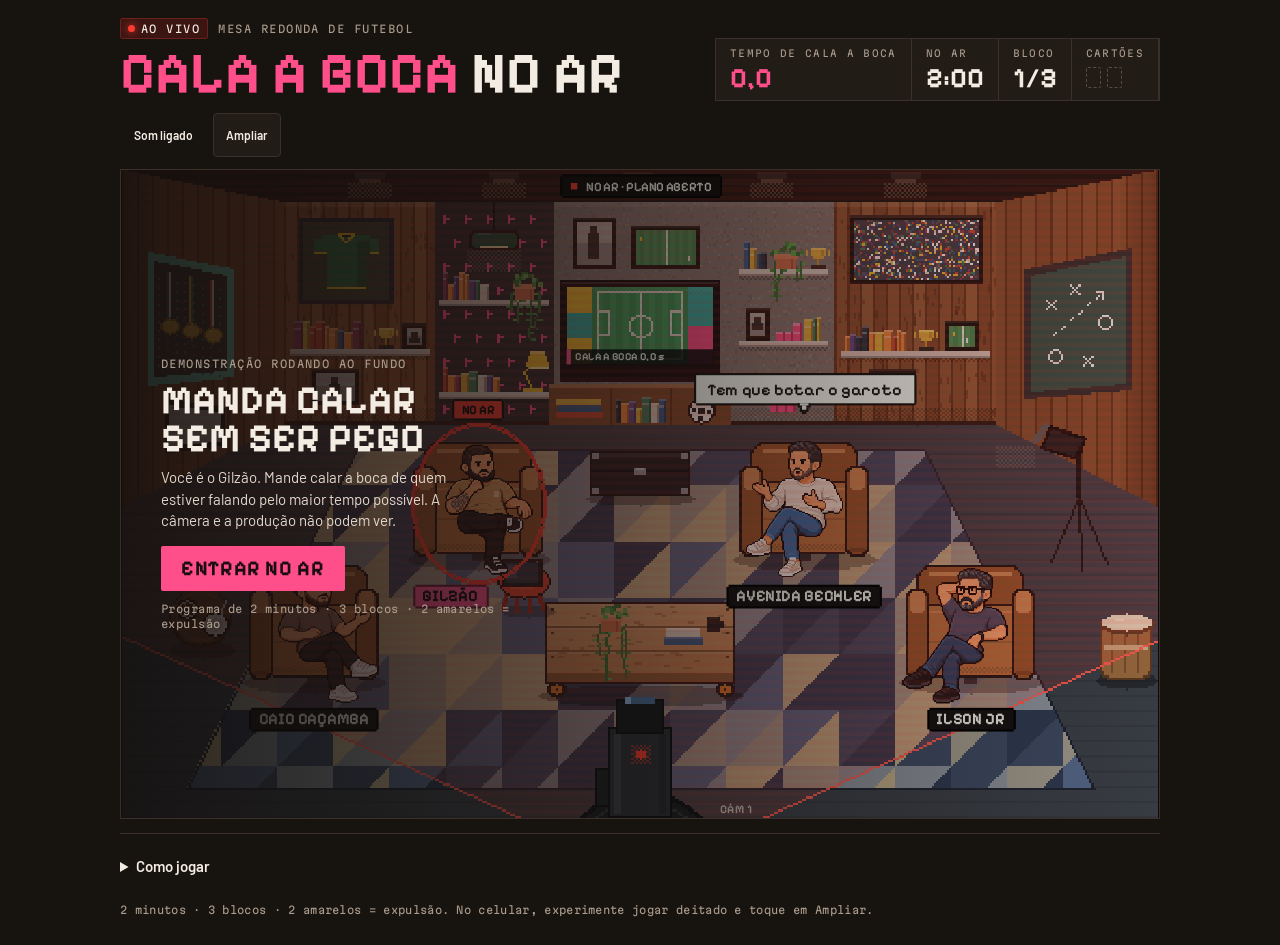
==== mobile-preview.html @ 2a0658cc "Adiciona prévia para validar layout e controles no celular" ====
<!doctype html>
<html lang="pt-BR">
<head>
<meta charset="utf-8">
<meta name="viewport" content="width=device-width,initial-scale=1,viewport-fit=cover">
<style>:root{color-scheme:dark}body{margin:0}[hidden]{display:none!important}img{max-width:100%}</style>
</head>
<body>
<title>Cala a Boca no Ar</title>
<meta name="claude:viewport-fit-sides" content="cover">
<link rel="preconnect" href="https://fonts.googleapis.com">
<link rel="preconnect" href="https://fonts.gstatic.com" crossorigin>
<link rel="stylesheet" href="https://fonts.googleapis.com/css2?family=Barlow:wght@400;600;700&family=Martian+Mono:wght@400;600&family=Pixelify+Sans:wght@400;500;600;700&display=swap">
<style>
/* Layout: transmissão ao vivo — barra de placar no topo, o estúdio como monitor de programa, legenda de leitura embaixo */
:root{
  --bg:#17130f;
  --panel:#221c17;
  --line:#3b3029;
  --fg:#f3ece3;
  --muted:#a99a8b;
  --pink:#ff4f8b;
  --tally:#ff3b30;
  --amber:#ffb020;
  --card-y:#f6cf35;
  --card-r:#e3261b;
  --f-display:"Pixelify Sans","Arial Narrow",Impact,sans-serif;
  --f-body:"Barlow","Helvetica Neue",Arial,sans-serif;
  --f-mono:"Martian Mono",ui-monospace,SFMono-Regular,Menlo,monospace;
  color-scheme:dark;
}
*,*::before,*::after{box-sizing:border-box}
html{scroll-padding-top:8px}
body{
  background:var(--bg);color:var(--fg);font-family:var(--f-body);font-size:15px;line-height:1.45;
  padding-left:max(16px,env(safe-area-inset-left,0px));
  padding-right:max(16px,env(safe-area-inset-right,0px));
  padding-block:18px 28px;
}
.wrap{max-width:1040px;margin:0 auto;display:flex;flex-direction:column;gap:14px}
.jogador{display:flex;flex-direction:column;gap:12px;min-width:0}
.acoes{display:flex;gap:6px;align-items:center}
.acao{min-height:44px;padding:8px 12px;border:1px solid var(--line);border-radius:4px;background:var(--panel);color:var(--fg);font:600 12px var(--f-body);cursor:pointer;touch-action:manipulation}
.curto{display:none}
.status-jogo,.controles{display:none}
.ajuda{border-top:1px solid var(--line);padding-top:10px}
.ajuda summary{min-height:44px;cursor:pointer;align-content:center;font:600 15px var(--f-body);color:var(--fg)}
.ajuda[open] summary{margin-bottom:8px}
.ajuda .legenda{padding-bottom:12px}
body.modo-foco{overflow:hidden}
.jogador.em-foco{position:fixed;inset:0;z-index:100;background:var(--bg);height:100vh;height:100dvh;max-width:none;padding:max(8px,env(safe-area-inset-top)) max(10px,env(safe-area-inset-right)) max(8px,env(safe-area-inset-bottom)) max(10px,env(safe-area-inset-left));gap:8px;overflow:auto}
.em-foco .palco{flex:1;min-height:120px;aspect-ratio:auto}
.em-foco .marca{display:none}
.em-foco .bar{display:flex;flex-wrap:nowrap;align-items:stretch;gap:8px}
.em-foco .placar{flex:1}
.bar{display:flex;flex-wrap:wrap;align-items:flex-end;justify-content:space-between;gap:12px 24px}
.marca{min-width:0}
.eyebrow{font-family:var(--f-mono);font-size:10.5px;letter-spacing:.14em;text-transform:uppercase;color:var(--muted);margin:0;display:flex;align-items:center;gap:10px;flex-wrap:wrap}
.vivo{display:inline-flex;align-items:center;gap:6px;color:var(--fg);background:#3a1512;border:1px solid #6b211b;padding:2px 7px;border-radius:2px}
.vivo::before{content:"";width:7px;height:7px;border-radius:50%;background:var(--tally);box-shadow:0 0 8px var(--tally);animation:pisca 1.2s steps(2) infinite}
@keyframes pisca{50%{opacity:.25}}
.titulo{font-family:var(--f-display);font-weight:700;font-size:clamp(34px,6vw,58px);line-height:.92;letter-spacing:0;text-transform:uppercase;margin:8px 0 0;text-wrap:balance}
.titulo span{color:var(--pink)}
.placar{display:flex;flex-wrap:wrap;align-items:stretch;border:1px solid var(--line);background:var(--panel)}
.stat{display:flex;flex-direction:column;gap:3px;padding:8px 14px;border-right:1px solid var(--line);min-width:0}
.rot{font-family:var(--f-mono);font-size:9.5px;letter-spacing:.14em;text-transform:uppercase;color:var(--muted);white-space:nowrap}
.val{font-family:var(--f-display);font-weight:700;font-size:28px;line-height:1;font-variant-numeric:tabular-nums}
.val.cala{color:var(--pink);min-width:3.2ch}
.val.relogio{min-width:3.4ch}
.cartoes{display:flex;gap:6px;align-items:center;height:28px}
.cartoes i{width:15px;height:21px;border-radius:2px;border:1.5px dashed #5a4b40;display:block}
.cartoes i.amarelo{background:var(--card-y);border-color:var(--card-y);border-style:solid}
.cartoes i.vermelho{background:var(--card-r);border-color:var(--card-r);border-style:solid}
.som{appearance:none;border:0;background:transparent;color:var(--muted);font-family:var(--f-mono);font-size:10px;letter-spacing:.12em;text-transform:uppercase;padding:8px 14px;cursor:pointer}
.som:hover{color:var(--fg)}
.acao.som{color:var(--fg);font:600 12px var(--f-body);letter-spacing:0;text-transform:none}
:focus-visible{outline:2px solid var(--amber);outline-offset:2px}
.palco{position:relative;width:100%;max-width:100%;aspect-ratio:16/10;background:#0c0a09;border:1px solid var(--line);overflow:hidden}
#jogo{image-rendering:crisp-edges;image-rendering:pixelated;display:block;width:100%;height:100%;touch-action:none;cursor:crosshair;-webkit-user-select:none;user-select:none;-webkit-touch-callout:none}
#jogo:focus-visible{outline-offset:-3px}
.overlay[hidden],[hidden]{display:none!important}
.overlay{position:absolute;inset:0;display:flex;align-items:center;justify-content:flex-start;padding:clamp(12px,4%,40px);background:linear-gradient(90deg,rgba(17,14,12,.86) 0%,rgba(17,14,12,.55) 45%,rgba(17,14,12,.08) 100%)}
.cartaz{width:min(400px,100%);display:flex;flex-direction:column;gap:10px}
.cartaz h2{font-family:var(--f-display);font-weight:700;font-size:40px;line-height:.95;text-transform:uppercase;margin:0;text-wrap:balance}
.lead{margin:0;color:#e2d8cc;max-width:36ch}
.btn{appearance:none;border:0;background:var(--pink);color:#1b0d12;font-family:var(--f-display);font-weight:700;font-size:21px;letter-spacing:.03em;text-transform:uppercase;padding:10px 20px;cursor:pointer;align-self:flex-start;border-radius:2px;margin-top:4px}
.btn:hover{filter:brightness(1.08)}
.dica{margin:0;font-family:var(--f-mono);font-size:10.5px;color:var(--muted);letter-spacing:.04em}
.legenda{display:grid;grid-template-columns:repeat(3,minmax(0,1fr));gap:12px 20px}
.item{display:grid;grid-template-columns:40px minmax(0,1fr);gap:4px 12px;align-content:start;padding-top:12px;border-top:1px solid var(--line)}
.item h3{margin:0;font-family:var(--f-display);font-weight:700;font-size:21px;line-height:1.1;text-transform:uppercase;letter-spacing:.02em;grid-column:2}
.item p{margin:0;color:#cfc3b6;grid-column:2;font-size:14px;max-width:44ch}
.sw{grid-row:1 / span 2;width:40px;height:40px}
.sw-voce{background:var(--pink);color:#1b0d12;font-family:var(--f-display);font-weight:700;font-size:9px;line-height:1;text-align:center;display:grid;place-items:center;border-radius:2px;letter-spacing:.03em}
.sw-cam{background:linear-gradient(180deg,rgba(255,59,48,.2),rgba(255,59,48,.55));clip-path:polygon(0 0,100% 0,50% 100%);position:relative}
.sw-prod{border-radius:50%;background:var(--amber);color:#1b0d12;display:grid;place-items:center;font-family:var(--f-display);font-weight:700;font-size:22px}
kbd{font-family:var(--f-mono);font-size:11px;border:1px solid var(--line);border-bottom-width:2px;padding:0 5px;border-radius:3px;background:#2a221c;color:var(--fg)}
.nota{font-family:var(--f-mono);font-size:10.5px;color:var(--muted);letter-spacing:.03em;margin:0}
.sr{position:absolute;width:1px;height:1px;overflow:hidden;clip:rect(0 0 0 0);white-space:nowrap}
@media (max-width:760px){
  .legenda{grid-template-columns:1fr}
}
@media (max-width:760px),(max-height:500px) and (orientation:landscape){
  body{padding:max(8px,env(safe-area-inset-top)) max(10px,env(safe-area-inset-right)) max(12px,env(safe-area-inset-bottom)) max(10px,env(safe-area-inset-left))}
  .wrap,.jogador{gap:8px}
  .bar{display:grid;grid-template-columns:minmax(0,1fr) auto;align-items:center;gap:8px}
  .bar>.marca{grid-column:1;grid-row:1}
  .bar>.acoes{grid-column:2;grid-row:1}
  .marca .eyebrow{font-size:9px;letter-spacing:.07em}
  .submarca{display:none}
  .titulo{font-size:clamp(22px,6vw,34px);line-height:1;margin:5px 0 0;text-wrap:initial}
  .placar{grid-column:1/-1;width:100%;display:grid;grid-template-columns:1.25fr repeat(3,minmax(0,1fr))}
  .stat{padding:7px 9px;gap:3px}
  .stat:last-child{border-right:0}
  .rot{font-size:9px;letter-spacing:.05em}
  .longo{display:none}
  .curto{display:inline}
  .val{font-size:25px}
  .cartoes{height:25px}
  .acao{padding:8px 10px}
  .palco{aspect-ratio:54/35}
  .overlay{justify-content:center;background:rgba(17,14,12,.72)}
  .cartaz{gap:8px;align-items:center;text-align:center;max-width:340px}
  .cartaz h2{font-size:clamp(23px,6.5vw,32px)}
  .cartaz>.eyebrow{font-size:9px;justify-content:center}
  .cartaz .lead{font-size:14px;line-height:1.3;max-width:32ch}
  #telaInicio .lead,.cartaz .dica{display:none}
  .btn{font-size:20px;padding:11px 20px;min-height:48px;align-self:center}
  .status-jogo{display:flex;flex-wrap:wrap;align-items:center;justify-content:space-between;gap:4px 12px;min-height:38px;padding:6px 10px;border:1px solid var(--line);border-radius:4px;background:var(--panel);font-size:13px;line-height:1.3}
  .status-jogo strong{color:var(--fg);font-weight:600}
  .status-jogo span{color:#d4c5b7}
  .status-jogo.perigo{border-color:var(--tally);background:#391b16}
  .status-jogo.perigo span{color:#ffd1c9}
  .controles{display:block}
  .controles p{margin:0 0 6px;color:var(--muted);font:600 10px var(--f-mono);letter-spacing:.05em;text-align:center}
  .alvos{display:grid;grid-template-columns:repeat(3,minmax(0,1fr));gap:8px}
  .alvo{position:relative;display:flex;flex-direction:column;align-items:center;justify-content:center;gap:4px;min-height:64px;padding:8px 5px;border:1px solid #6a5647;border-bottom-width:3px;border-radius:6px;color:var(--fg);background:#2a221c;font:700 16px var(--f-body);touch-action:none;user-select:none;-webkit-user-select:none;-webkit-touch-callout:none;cursor:pointer}
  .alvo small{font:600 9px var(--f-mono);color:#bdad9e;letter-spacing:.04em}
  .alvo.falando{border-color:var(--amber);background:#3b2b16}
  .alvo.falando small{color:#ffd88b}
  .alvo.pressionado{background:var(--pink);border-color:#ff9cbf;color:#210b15}
  .alvo.pressionado small{color:#36121f}
  .alvo:disabled{opacity:.55;cursor:default}
  .nota{font-size:10px}
  .item p{max-width:none}
  .em-foco .acoes{flex-shrink:0}
  .em-foco .placar{width:auto;min-width:0}
  .em-foco .stat{padding:5px 7px}
}
@media (max-width:360px){
  .acao{padding:8px;font-size:11px}
  .acao.som{font-size:11px}
  .titulo{font-size:22px;max-width:170px}
  .stat{padding:6px}
  .rot{font-size:8px}
  .alvo{font-size:14px}
  .cartaz .lead{font-size:12px}
}
@media (orientation:landscape) and (max-height:500px){
  .marca{display:none}
  .bar{display:flex;flex-wrap:nowrap;gap:8px}
  .placar{flex:1;width:auto}
  .stat{padding:4px 9px}
  .val{font-size:22px}
  .jogador{display:grid;grid-template-columns:minmax(0,1fr) 152px;grid-template-rows:auto minmax(0,1fr) auto;gap:8px;height:calc(100svh - 20px);min-height:260px}
  .jogador .bar{grid-column:1/-1}
  .jogador .palco{grid-column:1;grid-row:2/4;min-height:0;height:100%;aspect-ratio:auto}
  .controles{grid-column:2;grid-row:2;align-self:center}
  .alvos{grid-template-columns:1fr;gap:6px}
  .alvo{min-height:52px;font-size:15px;gap:2px}
  .controles p{font-size:8px}
  .status-jogo{grid-column:2;grid-row:3;display:block;font-size:11px}
  .status-jogo strong,.status-jogo span{display:block}
  .jogador.em-foco{height:100vh;height:100dvh}
}
@media (prefers-reduced-motion:reduce){.vivo::before{animation:none}}
</style>

<div class="wrap">
 <div class="jogador" id="jogador">
  <header class="bar">
    <div class="marca">
      <p class="eyebrow"><span class="vivo">Ao vivo</span> <span class="submarca">Mesa redonda de futebol</span></p>
      <h1 class="titulo"><span>Cala a boca</span> no ar</h1>
    </div>
    <div class="placar">
      <div class="stat"><span class="rot"><span class="longo">Tempo de cala a boca</span><span class="curto">Cala a boca · s</span></span><span class="val cala" id="vCala">0,0</span></div>
      <div class="stat"><span class="rot">No ar</span><span class="val relogio" id="vRelogio">2:00</span></div>
      <div class="stat"><span class="rot">Bloco</span><span class="val" id="vBloco">1/3</span></div>
      <div class="stat"><span class="rot">Cartões</span><span class="cartoes" aria-label="Cartões recebidos"><i id="c1"></i><i id="c2"></i></span></div>
    </div>
    <div class="acoes">
      <button class="acao som" id="btnSom" type="button" aria-pressed="false">Som ligado</button>
      <button class="acao" id="btnAmpliar" type="button" aria-pressed="false" aria-controls="jogador">Ampliar</button>
    </div>
  </header>

  <div class="palco">
    <canvas id="jogo" tabindex="0" role="img" aria-label="Estúdio de mesa redonda visto do alto: Caio Caçamba, Gilzão, Avenida Bechler e Ilson Jr nas poltronas, a câmera embaixo e a produção entrando pelas laterais."></canvas>

    <div class="overlay" id="telaInicio">
      <div class="cartaz">
        <p class="eyebrow">Demonstração rodando ao fundo</p>
        <h2>Manda calar sem ser pego</h2>
        <p class="lead">Você é o Gilzão. Mande calar a boca de quem estiver falando pelo maior tempo possível. A câmera e a produção não podem ver.</p>
        <button class="btn" id="btnJogar" type="button">Entrar no ar</button>
        <p class="dica">Programa de 2 minutos · 3 blocos · 2 amarelos = expulsão</p>
      </div>
    </div>

    <div class="overlay" id="telaFim" hidden>
      <div class="cartaz">
        <p class="eyebrow" id="fimMotivo">Fim do programa</p>
        <h2 id="fimTempo">0,0 s de cala a boca</h2>
        <p class="lead" id="fimTitulo"></p>
        <p class="dica recorde" id="fimRecorde"></p>
        <button class="btn" id="btnDeNovo" type="button">Voltar ao ar</button>
      </div>
    </div>
  </div>

  <div class="status-jogo" id="statusJogo" role="status" aria-live="polite" aria-atomic="true">
    <strong id="statusFala">Pronto para entrar no ar</strong>
    <span id="statusRisco">Cuidado com a câmera e a produção</span>
  </div>
  <div class="controles" aria-label="Controles por toque">
    <p>Segure em quem está falando · solte para parar</p>
    <div class="alvos">
      <button class="alvo" type="button" data-alvo="A" aria-label="Mandar Caio Caçamba calar a boca" aria-pressed="false" disabled>Caio Caçamba<small>Segure</small></button>
      <button class="alvo" type="button" data-alvo="C" aria-label="Mandar Avenida Bechler calar a boca" aria-pressed="false" disabled>Avenida Bechler<small>Segure</small></button>
      <button class="alvo" type="button" data-alvo="D" aria-label="Mandar Ilson Jr calar a boca" aria-pressed="false" disabled>Ilson Jr<small>Segure</small></button>
    </div>
  </div>
 </div>
 <details class="ajuda">
  <summary>Como jogar</summary>
  <section class="legenda" aria-label="Como jogar">
    <div class="item">
      <span class="sw sw-voce" aria-hidden="true">CALA<br>A BOCA</span>
      <h3>Gilzão (você)</h3>
      <p>Segure o dedo ou o mouse sobre quem está falando. No teclado, <kbd>←</kbd> <kbd>→</kbd> escolhe a pessoa e <kbd>Espaço</kbd> segura o cala a boca. Só conta tempo em quem fala.</p>
    </div>
    <div class="item">
      <span class="sw sw-cam" aria-hidden="true"></span>
      <h3>Câmera</h3>
      <p>O cone vermelho é o que está no ar. O contorno tracejado avisa para onde ela vai. Close, conjunto ou plano aberto: se você estiver dentro, solte.</p>
    </div>
    <div class="item">
      <span class="sw sw-prod" aria-hidden="true">!</span>
      <h3>Produção</h3>
      <p>No celular, pode mandar. Quando aparece a exclamação, ela vai levantar o olho. Dois amarelos e você é expulso do programa.</p>
    </div>
  </section>
 </details>

  <p class="nota">2 minutos · 3 blocos · 2 amarelos = expulsão. No celular, experimente jogar deitado e toque em Ampliar.</p>
  <p class="sr" id="aviso" aria-live="polite"></p>
</div>

<script>
(() => {
'use strict';

/* =====================================================================
   CONFIGURAÇÃO — cada par [início, fim] é interpolado pela dificuldade
   d (0 → 1) ao longo do programa. É aqui que se ajusta o jogo.
   ===================================================================== */
const CFG = {
  duracao: 120,              // segundos de programa
  blocos: 3,
  cartoesParaExpulsao: 2,    // 2º amarelo = vermelho
  graca: 0.06,               // exposição tolerada antes do flagra (s)
  invul: 1.6,                // proteção depois de um cartão (s)
  congela: 1.4,              // pausa dramática do flagra (s)
  cam: {
    holdMin: [2.4, 0.8],     // quanto tempo a câmera segura um plano
    holdMax: [4.0, 1.9],
    aviso: [1.2, 0.35],      // contorno tracejado antes de mexer
    velPan: [90, 150],       // graus por segundo no giro
    chancePan: [0.2, 0.75],  // senão, corte seco
    chanceVoce: [0.12, 0.34],// plano de reação em você
    chanceAberto: [0.08, 0.22],
    chanceFinta: [0, 0.4]    // avisa que vem em você e desvia
  },
  prod: {
    foraMin: [8, 3.5], foraMax: [14, 7],
    distraidoMin: [1.6, 0.7], distraidoMax: [3.4, 1.6],
    aviso: [1.0, 0.4],       // tempo da exclamação
    olhando: [1.4, 2.6],
    olhadas: [1, 3]          // olhadas por visita
  },
  fala: { min: [2.6, 1.3], max: [4.6, 2.6], pausa: [0.7, 0.3] }
};

const W = 960, H = 600, DEG = Math.PI / 180;
const CAM = { x: 480, y: 650 };
const CHAVE = 'cala-a-boca-recorde';

/* ---------- utilitários ---------- */
const $ = s => document.querySelector(s);
const rand = (a, b) => a + Math.random() * (b - a);
const clamp = (v, a, b) => Math.max(a, Math.min(b, v));
const lerp = (a, b, t) => a + (b - a) * t;
const P = (par, d) => lerp(par[0], par[1], d);
const pick = arr => arr[Math.floor(Math.random() * arr.length)];
const easeOut = k => 1 - Math.pow(1 - k, 3);
const easeIn = k => k * k * k;
function angDiff(a, b) { let d = (a - b) % 360; if (d > 180) d -= 360; if (d < -180) d += 360; return d; }
function mulberry32(a) { return function () { a |= 0; a = a + 0x6D2B79F5 | 0; let t = Math.imul(a ^ a >>> 15, 1 | a); t = t + Math.imul(t ^ t >>> 7, 61 | t) ^ t; return ((t ^ t >>> 14) >>> 0) / 4294967296; }; }
function sortear(ops) { const s = ops.reduce((a, o) => a + o[1], 0); let r = Math.random() * s; for (const o of ops) { if ((r -= o[1]) <= 0) return o[0]; } return ops[ops.length - 1][0]; }
function rr(g, x, y, w, h, r) { r = Math.min(r, w / 2, h / 2); g.beginPath(); g.moveTo(x + r, y); g.arcTo(x + w, y, x + w, y + h, r); g.arcTo(x + w, y + h, x, y + h, r); g.arcTo(x, y + h, x, y, r); g.arcTo(x, y, x + w, y, r); g.closePath(); }
function poly(g, pts) { g.beginPath(); g.moveTo(pts[0][0], pts[0][1]); for (let i = 1; i < pts.length; i++) g.lineTo(pts[i][0], pts[i][1]); g.closePath(); }
function circ(g, x, y, r) { g.beginPath(); g.arc(x, y, r, 0, Math.PI * 2); g.fill(); }
function elip(g, x, y, rx, ry) { g.beginPath(); g.ellipse(x, y, rx, ry, 0, 0, Math.PI * 2); g.fill(); }
const fmtNum = v => v.toFixed(1).replace('.', ',');
const fmt = v => fmtNum(v) + ' s';
function mmss(s) { s = Math.ceil(s); return Math.floor(s / 60) + ':' + String(s % 60).padStart(2, '0'); }

/* ---------- elenco: A = Caio Caçamba, B = Gilzão (jogável), C = Avenida Bechler, D = Ilson Jr ---------- */
const GENTE = {
  A: { id: 'A', nome: 'Caio Caçamba', x: 178, y: 440, camisa: '#d9a62b', camisa2: '#b3861d', calca: '#2f3442', tenis: '#ece6dc', pele: '#c68a5c', cabelo: '#2b1a10', estilo: 'cacheado', roupa: 'tee', pernas: 'retas' },
  B: { id: 'B', nome: 'Gilzão', x: 330, y: 326, camisa: '#1f9e93', camisa2: '#167870', calca: '#22252c', tenis: '#f4f4f4', pele: '#a8693f', cabelo: '#17110d', estilo: 'bone', roupa: 'moletom', pernas: 'retas' },
  C: { id: 'C', nome: 'Avenida Bechler', x: 632, y: 326, camisa: '#2d3d6b', camisa2: '#223058', calca: '#4a6b8f', tenis: '#cbb9a1', pele: '#e0b08a', cabelo: '#4a3526', estilo: 'careca', roupa: 'polo', pernas: 'cruzadas' },
  D: { id: 'D', nome: 'Ilson Jr', x: 786, y: 440, camisa: '#6b7a3a', camisa2: '#54602b', calca: '#3e5875', tenis: '#1f1f1f', pele: '#8a5634', cabelo: '#141010', estilo: 'coque', roupa: 'aberta', interna: '#e9e4da', pernas: 'cruzadas' }
};
const FALANTES = ['A', 'C', 'D'];
const cabeca = p => ({ x: p.x, y: p.y - 54 });
const FRASES = [
  'Isso foi pênalti claro!', 'Na minha época não tinha VAR', 'Deixa eu terminar o raciocínio',
  'Esse time não marca ninguém', 'Linha de cinco não dá, gente', 'O camisa 10 sumiu do jogo',
  'Impedimento de meio metro!', 'Tem que botar o garoto', 'Escuta o que eu tô falando',
  'Faltou intensidade, simples', 'O juiz apitou com medo', 'Esse lateral não volta'
];

/* ---------- planos de câmera ---------- */
const angPara = (x, y) => Math.atan2(y - CAM.y, x - CAM.x) / DEG;
const ANG = {};
['A', 'B', 'C', 'D'].forEach(k => { ANG[k] = angPara(GENTE[k].x, GENTE[k].y - 30); });
const MARGEM_B = 4.5;
const PLANOS = {
  A: { nome: 'Close no Caio Caçamba', ang: ANG.A, half: 8 },
  B: { nome: 'Close no Gilzão', ang: ANG.B, half: 8 },
  C: { nome: 'Close no Avenida Bechler', ang: ANG.C, half: 8 },
  D: { nome: 'Close no Ilson Jr', ang: ANG.D, half: 8 },
  AB: { nome: 'Conjunto Caio e Gilzão', ang: (ANG.A + ANG.B) / 2, half: Math.abs(ANG.A - ANG.B) / 2 + 8 },
  BC: { nome: 'Conjunto Gilzão e Bechler', ang: (ANG.B + ANG.C) / 2, half: Math.abs(ANG.B - ANG.C) / 2 + 8 },
  CD: { nome: 'Conjunto Bechler e Ilson', ang: (ANG.C + ANG.D) / 2, half: Math.abs(ANG.C - ANG.D) / 2 + 8 },
  ABERTO: { nome: 'Plano aberto', ang: (ANG.A + ANG.D) / 2, half: Math.abs(ANG.A - ANG.D) / 2 + 14 }
};
Object.values(PLANOS).forEach(p => { p.pega = Math.abs(angDiff(p.ang, ANG.B)) < p.half + MARGEM_B; });

/* ---------- estado ---------- */
let T = 0;
const jogo = { modo: 'demo', tempo: 0, congela: 0, bloco: 1, fx: [], recorde: 0, mudo: false };
const jog = { alvo: 'C', segP: false, segK: false, ponteiro: null, travado: false, ativo: false, exp: 0, invul: 0, calaBoca: 0, cartoes: 0, demoCalaBoca: 0 };
const fala = { quem: 'C', ultimo: 'C', t: 3, frase: FRASES[0], inicio: 0, pausa: false };
const cam = { ang: PLANOS.ABERTO.ang, half: PLANOS.ABERTO.half, plano: 'ABERTO', estado: 'hold', t: 2, alvo: null, corte: false, fintaEm: null, fintou: 0, flash: 0, angIni: 0, halfIni: 0, prog: 0, dur: 1 };
const prod = { estado: 'fora', t: 4, lado: 'E', x: -80, y: 590, olhadas: 0 };

const cameraPegaVoce = () => Math.abs(angDiff(cam.ang, ANG.B)) < cam.half + MARGEM_B;
const emJogo = () => jogo.modo === 'jogando' || jogo.modo === 'flagra';

/* ---------- quem fala ---------- */
function novaFrase() { let f; do { f = pick(FRASES); } while (f === fala.frase); return f; }
function falaUpdate(dt, d) {
  fala.t -= dt;
  if (fala.t > 0) return;
  if (!fala.pausa) {
    fala.pausa = true; fala.ultimo = fala.quem; fala.quem = null; fala.t = P(CFG.fala.pausa, d);
  } else {
    fala.pausa = false;
    fala.quem = pick(FALANTES.filter(k => k !== fala.ultimo));
    fala.frase = novaFrase(); fala.inicio = T;
    fala.t = rand(P(CFG.fala.min, d), P(CFG.fala.max, d));
  }
}

/* ---------- direção de câmera ---------- */
function escolherPlano(d) {
  const r = Math.random(), pv = P(CFG.cam.chanceVoce, d), pa = P(CFG.cam.chanceAberto, d);
  if (r < pv) return sortear([['B', .5], ['AB', .25], ['BC', .25]]);
  if (r < pv + pa) return 'ABERTO';
  switch (fala.quem) {
    case 'A': return sortear([['A', .6], ['AB', .4]]);
    case 'C': return sortear([['C', .6], ['CD', .25], ['BC', .15]]);
    case 'D': return sortear([['D', .65], ['CD', .35]]);
    default: return sortear([['ABERTO', .4], ['A', .2], ['C', .2], ['D', .2]]);
  }
}
function planoSeguro(evitar) {
  if (fala.quem && !PLANOS[fala.quem].pega && fala.quem !== evitar && fala.quem !== cam.plano) return fala.quem;
  return pick(['A', 'C', 'D', 'CD'].filter(k => k !== evitar && k !== cam.plano));
}
const tempoHold = (k, d) => rand(P(CFG.cam.holdMin, d), P(CFG.cam.holdMax, d)) * (PLANOS[k].pega ? 0.6 : 1);
function duracaoGiro(d) {
  const p = PLANOS[cam.alvo];
  return Math.max(0.25, Math.max(Math.abs(angDiff(p.ang, cam.ang)), Math.abs(p.half - cam.half) * 0.8) / P(CFG.cam.velPan, d));
}
function camUpdate(dt, d) {
  if (cam.fintou > 0) cam.fintou -= dt;
  if (cam.estado === 'hold') {
    cam.t -= dt; if (cam.t > 0) return;
    const k = escolherPlano(d);
    if (k === cam.plano) { cam.t = 0.8; return; }
    cam.alvo = k; cam.estado = 'aviso'; cam.t = P(CFG.cam.aviso, d);
    cam.corte = Math.random() > P(CFG.cam.chancePan, d);
    cam.fintaEm = (PLANOS[k].pega && Math.random() < P(CFG.cam.chanceFinta, d)) ? rand(0.3, 0.6) : null;
  } else if (cam.estado === 'aviso') {
    cam.t -= dt; if (cam.t > 0) return;
    if (cam.corte) {
      if (cam.fintaEm !== null) { cam.alvo = planoSeguro(cam.alvo); cam.fintaEm = null; cam.fintou = 1.2; }
      const p = PLANOS[cam.alvo];
      cam.ang = p.ang; cam.half = p.half; cam.plano = cam.alvo; cam.estado = 'hold'; cam.t = tempoHold(cam.alvo, d); cam.flash = 0.18;
    } else {
      cam.estado = 'move'; cam.angIni = cam.ang; cam.halfIni = cam.half; cam.prog = 0; cam.dur = duracaoGiro(d);
    }
  } else if (cam.estado === 'move') {
    cam.prog = Math.min(1, cam.prog + dt / cam.dur);
    const k = cam.prog, e = k < .5 ? 2 * k * k : 1 - Math.pow(-2 * k + 2, 2) / 2;
    const p = PLANOS[cam.alvo];
    cam.ang = cam.angIni + angDiff(p.ang, cam.angIni) * e;
    cam.half = cam.halfIni + (p.half - cam.halfIni) * e;
    if (cam.fintaEm !== null && cam.prog >= cam.fintaEm) {
      cam.fintaEm = null; cam.fintou = 1.2;
      cam.alvo = planoSeguro(cam.alvo);
      cam.angIni = cam.ang; cam.halfIni = cam.half; cam.prog = 0; cam.dur = duracaoGiro(d);
      return;
    }
    if (cam.prog >= 1) { cam.plano = cam.alvo; cam.estado = 'hold'; cam.t = tempoHold(cam.alvo, d); }
  }
}

/* ---------- produção ---------- */
function prodUpdate(dt, d) {
  prod.t -= dt;
  const casa = prod.lado === 'E' ? 84 : 876, fora = prod.lado === 'E' ? -80 : 1040;
  switch (prod.estado) {
    case 'fora':
      if (prod.t <= 0) {
        prod.lado = Math.random() < .5 ? 'E' : 'D';
        prod.x = prod.lado === 'E' ? -80 : 1040;
        prod.estado = 'entrando'; prod.t = 0.7;
        prod.olhadas = Math.max(1, Math.round(rand(1, P(CFG.prod.olhadas, d))));
      }
      break;
    case 'entrando':
      prod.x = lerp(fora, casa, easeOut(1 - Math.max(0, prod.t) / 0.7));
      if (prod.t <= 0) { prod.x = casa; prod.estado = 'distraido'; prod.t = rand(P(CFG.prod.distraidoMin, d), P(CFG.prod.distraidoMax, d)); }
      break;
    case 'distraido':
      if (prod.t <= 0) { prod.estado = 'aviso'; prod.t = P(CFG.prod.aviso, d); }
      break;
    case 'aviso':
      if (prod.t <= 0) { const o = P(CFG.prod.olhando, d); prod.estado = 'olhando'; prod.t = rand(o * .75, o * 1.2); }
      break;
    case 'olhando':
      if (prod.t <= 0) {
        prod.olhadas--;
        if (prod.olhadas > 0) { prod.estado = 'distraido'; prod.t = rand(P(CFG.prod.distraidoMin, d), P(CFG.prod.distraidoMax, d)); }
        else { prod.estado = 'saindo'; prod.t = 0.7; }
      }
      break;
    case 'saindo':
      prod.x = lerp(casa, fora, easeIn(1 - Math.max(0, prod.t) / 0.7));
      if (prod.t <= 0) { prod.estado = 'fora'; prod.t = rand(P(CFG.prod.foraMin, d), P(CFG.prod.foraMax, d)); }
      break;
  }
}

/* ---------- regras ---------- */
const BLOCOS = { 1: ['1º bloco', 'A câmera acompanha quem fala'], 2: ['2º bloco', 'A câmera começa a girar'], 3: ['3º bloco', 'Câmera nervosa, produção de olho'] };
function banner(b) { jogo.fx.push({ tipo: 'banner', t: 0, dur: 2.6, b }); }
function avisar(txt) { const el = $('#aviso'); if (el) el.textContent = txt; }

function flagra(quem) {
  jog.cartoes++; jog.travado = true; jog.ativo = false; jog.exp = 0; jog.invul = CFG.invul;
  jogo.modo = 'flagra'; jogo.congela = CFG.congela;
  const verm = jog.cartoes >= CFG.cartoesParaExpulsao;
  jogo.fx.push({ tipo: 'flagra', t: 0, dur: CFG.congela + 0.35, quem, verm });
  somCalaBoca(false); apito(verm);
  avisar((verm ? 'Cartão vermelho. ' : 'Cartão amarelo. ') + (quem === 'camera' ? 'A câmera pegou o Gilzão.' : 'A produção viu o Gilzão.'));
}

function titulo(s) {
  if (s < 8) return 'Ficou só olhando. A mesa falou à vontade.';
  if (s < 20) return 'Cala a boca tímido. Dá para arriscar mais quando a câmera está nos outros.';
  if (s < 40) return 'Cala a boca de titular. A produção nem desconfiou.';
  return 'Camisa 10 do cala a boca. Ninguém terminou uma frase.';
}
function fim(motivo) {
  jogo.modo = 'fim'; somCalaBoca(false); jog.ativo = false; jog.segP = jog.segK = false;
  const s = jog.calaBoca, novo = s > jogo.recorde + 0.05;
  if (novo) { jogo.recorde = s; try { localStorage.setItem(CHAVE, String(s)); } catch (_) {} }
  $('#fimMotivo').textContent = motivo === 'expulso' ? 'Expulso do programa' : 'Fim do programa';
  $('#fimTempo').textContent = fmt(s) + ' de cala a boca';
  $('#fimTitulo').textContent = titulo(s);
  $('#fimRecorde').textContent = novo ? 'Novo recorde neste aparelho.' : 'Recorde neste aparelho: ' + fmt(jogo.recorde);
  $('#telaFim').hidden = false;
  avisar('Fim. ' + fmt(s) + ' de cala a boca.');
  $('#btnDeNovo').focus({ preventScroll: true });
}

function comecar() {
  iniciarAudio();
  jogo.modo = 'jogando'; jogo.tempo = 0; jogo.bloco = 1; jogo.fx = [];
  Object.assign(jog, { alvo: 'C', segP: false, segK: false, ponteiro: null, travado: false, ativo: false, exp: 0, invul: 1.2, calaBoca: 0, cartoes: 0 });
  Object.assign(fala, { quem: 'C', ultimo: 'C', t: 3.4, frase: novaFrase(), inicio: T, pausa: false });
  const p = PLANOS.C;
  Object.assign(cam, { ang: p.ang, half: p.half, plano: 'C', estado: 'hold', t: 3.2, alvo: null, fintaEm: null, fintou: 0, flash: 0 });
  Object.assign(prod, { estado: 'fora', t: rand(7, 10), lado: 'E', x: -80 });
  banner(1);
  $('#telaInicio').hidden = true; $('#telaFim').hidden = true;
  canvas.focus({ preventScroll: true });
}

function update(dt) {
  T += dt;
  for (const f of jogo.fx) f.t += dt;
  jogo.fx = jogo.fx.filter(f => f.t < f.dur);
  if (cam.flash > 0) cam.flash = Math.max(0, cam.flash - dt);

  if (jogo.modo === 'flagra') {
    jogo.congela -= dt;
    if (jogo.congela <= 0) { if (jog.cartoes >= CFG.cartoesParaExpulsao) fim('expulso'); else jogo.modo = 'jogando'; }
    return;
  }
  const jogando = jogo.modo === 'jogando';
  const d = jogando ? Math.min(1, jogo.tempo / CFG.duracao) : 0.35;
  falaUpdate(dt, d); camUpdate(dt, d); prodUpdate(dt, d);
  const camPega = cameraPegaVoce(), prodPega = prod.estado === 'olhando';

  if (jogando) {
    jogo.tempo += dt;
    const b = Math.min(CFG.blocos, Math.floor(jogo.tempo / (CFG.duracao / CFG.blocos)) + 1);
    if (b !== jogo.bloco) { jogo.bloco = b; banner(b); }
    if (jog.invul > 0) jog.invul -= dt;
    jog.ativo = (jog.segP || jog.segK) && !jog.travado;
    if (jog.ativo && (camPega || prodPega) && jog.invul <= 0) {
      jog.exp += dt;
      if (jog.exp >= CFG.graca) { flagra(camPega ? 'camera' : 'producao'); return; }
    } else jog.exp = 0;
    if (jog.ativo && fala.quem === jog.alvo) jog.calaBoca += dt;
    somCalaBoca(jog.ativo);
    if (jogo.tempo >= CFG.duracao) fim('fim');
  } else {
    // demonstração: o personagem joga sozinho atrás da tela de início
    if (fala.quem) jog.alvo = fala.quem;
    const vemAi = cam.estado !== 'hold' && cam.alvo && PLANOS[cam.alvo].pega;
    const perto = Math.abs(angDiff(cam.ang, ANG.B)) < cam.half + 18;
    jog.ativo = !!fala.quem && !camPega && !prodPega && prod.estado !== 'aviso' && !vemAi && !perto;
    if (jog.ativo) jog.demoCalaBoca += dt;
  }
}

/* ---------- áudio (só depois do primeiro clique) ----------
   As vozes "cala a boca" ficam em window.VOZES_CALA_A_BOCA (mp3 em base64,
   no último <script> do arquivo). Enquanto o jogador segura, elas tocam em
   sequência aleatória; ao soltar, a fala é cortada com um fade curto. */
let ac = null, master = null;
const vozes = [];
function b64ParaBuffer(b64) { const bin = atob(b64), u = new Uint8Array(bin.length); for (let i = 0; i < bin.length; i++) u[i] = bin.charCodeAt(i); return u.buffer; }
function decodificar(buf) { return new Promise((ok, erro) => { const p = ac.decodeAudioData(buf, ok, erro); if (p && p.then) p.then(ok, erro); }); }
function iniciarAudio() {
  if (ac) { if (ac.resume) { const r = ac.resume(); if (r && r.catch) r.catch(() => {}); } return; }
  try {
    ac = new (window.AudioContext || window.webkitAudioContext)();
    master = ac.createGain(); master.gain.value = jogo.mudo ? 0 : 0.9; master.connect(ac.destination);
    (window.VOZES_CALA_A_BOCA || []).forEach(b64 => { decodificar(b64ParaBuffer(b64)).then(b => vozes.push(b)).catch(() => {}); });
  } catch (_) { ac = null; }
}
let vozAtual = null, ultimaVoz = -1, falandoVoz = false;
function tocarVoz() {
  if (!ac || !vozes.length || !falandoVoz || vozAtual) return;
  let i; do { i = Math.floor(Math.random() * vozes.length); } while (vozes.length > 1 && i === ultimaVoz);
  ultimaVoz = i;
  const src = ac.createBufferSource(), g = ac.createGain();
  src.buffer = vozes[i]; src.playbackRate.value = rand(0.97, 1.05);
  src.connect(g); g.connect(master);
  const atual = { src, g };
  src.onended = () => { if (vozAtual === atual) { vozAtual = null; if (falandoVoz) setTimeout(tocarVoz, 70); } };
  vozAtual = atual; src.start();
}
function somCalaBoca(on) {
  if (on === falandoVoz) return;
  falandoVoz = on;
  if (on) { tocarVoz(); return; }
  if (vozAtual && ac) {
    const { src, g } = vozAtual; vozAtual = null;
    const t = ac.currentTime; g.gain.setTargetAtTime(0, t, 0.03);
    try { src.stop(t + 0.15); } catch (_) {}
  }
}
function apito(longo) {
  if (!ac) return;
  const t0 = ac.currentTime;
  [[0, 0.2], [0.3, longo ? 0.75 : 0.45]].forEach(([off, dur]) => {
    const o = ac.createOscillator(), lfo = ac.createOscillator(), lg = ac.createGain(), g = ac.createGain();
    o.type = 'sine'; o.frequency.value = 2900; lfo.frequency.value = 28; lg.gain.value = 90;
    lfo.connect(lg); lg.connect(o.frequency);
    g.gain.setValueAtTime(0, t0 + off); g.gain.linearRampToValueAtTime(0.18, t0 + off + 0.02);
    g.gain.setValueAtTime(0.18, t0 + off + dur - 0.05); g.gain.linearRampToValueAtTime(0, t0 + off + dur);
    o.connect(g); g.connect(master);
    o.start(t0 + off); lfo.start(t0 + off); o.stop(t0 + off + dur + 0.05); lfo.stop(t0 + off + dur + 0.05);
  });
}
function setMudo(m) {
  jogo.mudo = m;
  if (master) master.gain.value = m ? 0 : 0.9;
  const b = $('#btnSom'); b.textContent = m ? 'Som desligado' : 'Som ligado'; b.setAttribute('aria-pressed', String(m));
}

/* =====================================================================
   DESENHO EM PIXEL ART
   O cenário e os efeitos usam um buffer de 480×300 pixels. Os personagens
   da referência são compostos diretamente na grade lógica de 960×600,
   sem suavização, para preservar os detalhes. As regras continuam na
   mesma grade; textos, etiquetas e balões vão por cima.
   ===================================================================== */
const canvas = $('#jogo');
const ctx = canvas.getContext('2d');
const compacto = window.matchMedia('(max-width:760px), (max-height:500px) and (orientation:landscape)');
// Enquadra o estúdio sem mudar personagens, regras ou coordenadas lógicas.
const janelaCena = () => compacto.matches ? { x: 48, y: 40, w: 864, h: 560 } : { x: 0, y: 0, w: W, h: H };
function enquadramento() {
  const v = janelaCena(), escala = Math.min(canvas.width / v.w, canvas.height / v.h);
  return { ...v, escala, dx: (canvas.width - v.w * escala) / 2, dy: (canvas.height - v.h * escala) / 2 };
}
const PW = 480, PH = 300;
const pxCv = document.createElement('canvas'); pxCv.width = PW; pxCv.height = PH;
const pc = pxCv.getContext('2d');
let fundoPx = null;
const bx = v => Math.round(v / 2);           // coordenada lógica → pixel
const CAMx = bx(CAM.x), CAMy = bx(CAM.y);
const FONTE = '"Pixelify Sans", ui-monospace, monospace';
const CONTORNO = '#1a1210';

/* ---------- primitivas de pixel ---------- */
function R(g, x, y, w, h, c) { g.fillStyle = c; g.fillRect(Math.round(x), Math.round(y), Math.round(w), Math.round(h)); }
function disco(g, cx, cy, r, c) {
  g.fillStyle = c; cx = Math.round(cx); cy = Math.round(cy);
  for (let dy = -r; dy <= r; dy++) { const w = Math.floor(Math.sqrt(r * r - dy * dy) + 0.35); g.fillRect(cx - w, cy + dy, 2 * w + 1, 1); }
}
function oval(g, cx, cy, rx, ry, c) {
  g.fillStyle = c; cx = Math.round(cx); cy = Math.round(cy);
  for (let dy = -ry; dy <= ry; dy++) { const w = Math.floor(rx * Math.sqrt(Math.max(0, 1 - (dy * dy) / (ry * ry))) + 0.35); g.fillRect(cx - w, cy + dy, 2 * w + 1, 1); }
}
function bloco(g, x, y, w, h, r, c) {   // retângulo com cantos arredondados em degraus
  g.fillStyle = c; x = Math.round(x); y = Math.round(y);
  for (let i = 0; i < h; i++) {
    const j = Math.min(i, h - 1 - i); let ins = 0;
    if (j < r) { const k = r - j - 0.5; ins = Math.round(r - Math.sqrt(r * r - k * k)); }
    g.fillRect(x + ins, y + i, w - 2 * ins, 1);
  }
}
function linha(g, x0, y0, x1, y1, c, tr = 0, fase = 0) {   // Bresenham, com tracejado opcional
  x0 = Math.round(x0); y0 = Math.round(y0); x1 = Math.round(x1); y1 = Math.round(y1);
  const dx = Math.abs(x1 - x0), sx = x0 < x1 ? 1 : -1, dy = -Math.abs(y1 - y0), sy = y0 < y1 ? 1 : -1;
  let err = dx + dy; g.fillStyle = c;
  for (let i = 0; i < 4000; i++) {
    if (!tr || ((i + fase) % (2 * tr)) < tr) g.fillRect(x0, y0, 1, 1);
    if (x0 === x1 && y0 === y1) break;
    const e2 = 2 * err; if (e2 >= dy) { err += dy; x0 += sx; } if (e2 <= dx) { err += dx; y0 += sy; }
  }
}
function grosso(g, x0, y0, x1, y1, w, c) {
  const n = Math.max(1, Math.round(Math.max(Math.abs(x1 - x0), Math.abs(y1 - y0)))), h = Math.floor(w / 2);
  g.fillStyle = c;
  for (let i = 0; i <= n; i++) { const t = i / n; g.fillRect(Math.round(x0 + (x1 - x0) * t) - h, Math.round(y0 + (y1 - y0) * t) - h, w, w); }
}
function poligono(g, pts, c) {   // polígono convexo preenchido por varredura
  let y0 = Infinity, y1 = -Infinity;
  for (const q of pts) { y0 = Math.min(y0, q[1]); y1 = Math.max(y1, q[1]); }
  g.fillStyle = c;
  for (let y = Math.floor(y0); y <= Math.ceil(y1); y++) {
    const yy = y + 0.5; let xa = Infinity, xb = -Infinity;
    for (let i = 0; i < pts.length; i++) {
      const a = pts[i], b = pts[(i + 1) % pts.length];
      if (yy >= Math.min(a[1], b[1]) && yy < Math.max(a[1], b[1])) { const x = a[0] + (yy - a[1]) * (b[0] - a[0]) / (b[1] - a[1]); xa = Math.min(xa, x); xb = Math.max(xb, x); }
    }
    if (xa < xb) { const l = Math.round(xa), r = Math.round(xb); if (r > l) g.fillRect(l, y, r - l, 1); }
  }
}
function pontos(g, x, y, w, h, c, fase = 0) {   // xadrez de pixels (sombra/brilho)
  g.fillStyle = c; x = Math.round(x); y = Math.round(y);
  for (let j = 0; j < h; j++) for (let i = (j + fase) & 1; i < w; i += 2) g.fillRect(x + i, y + j, 1, 1);
}
function aro(g, cx, cy, rx, ry, c, tr = 0, fase = 0) {   // contorno de elipse
  const n = Math.ceil((rx + ry) * 3.2); g.fillStyle = c;
  for (let i = 0; i < n; i++) {
    if (tr && ((i + fase) % (2 * tr)) >= tr) continue;
    const a = i / n * Math.PI * 2;
    g.fillRect(Math.round(cx + Math.cos(a) * rx), Math.round(cy + Math.sin(a) * ry), 1, 1);
  }
}
function tom(hex, f) {
  const n = parseInt(hex.slice(1), 16); let r = n >> 16 & 255, g = n >> 8 & 255, b = n & 255;
  if (f < 1) { r *= f; g *= f; b *= f; } else { const k = f - 1; r += (255 - r) * k; g += (255 - g) * k; b += (255 - b) * k; }
  return '#' + [r, g, b].map(v => Math.round(Math.max(0, Math.min(255, v))).toString(16).padStart(2, '0')).join('');
}
function contornar(cv, cor) {   // contorno de 1 pixel em volta de tudo que não é transparente
  const g = cv.getContext('2d'), w = cv.width, h = cv.height;
  const im = g.getImageData(0, 0, w, h), d = im.data, out = new Uint8ClampedArray(d);
  const n = parseInt(cor.slice(1), 16), cr = n >> 16 & 255, cg = n >> 8 & 255, cb = n & 255;
  for (let y = 0; y < h; y++) for (let x = 0; x < w; x++) {
    const i = (y * w + x) * 4; if (d[i + 3] > 0) continue;
    if ((x > 0 && d[i - 1] > 0) || (x < w - 1 && d[i + 7] > 0) || (y > 0 && d[i - w * 4 + 3] > 0) || (y < h - 1 && d[i + w * 4 + 3] > 0)) {
      out[i] = cr; out[i + 1] = cg; out[i + 2] = cb; out[i + 3] = 255;
    }
  }
  im.data.set(out); g.putImageData(im, 0, 0); return cv;
}

/* ---------- personagens (sprites gerados e guardados em cache) ---------- */
const SW = 72, SH = 92, AX = 36, AY = 60;   // tamanho do sprite e ponto de ancoragem (centro do assento)
const cacheSpr = new Map();
// Cada recorte inclui a mesma área nos dois quadros, evitando saltos na animação.
// A cabeça continua em cabeca(pe) e o centro do assento continua em pe.x/pe.y.
const artePersonagens = new Image();
artePersonagens.src = 'assets/personagens.png';
const RECORTES_PERSONAGENS = {
  A: { x: 20, y: 75, w: 358, h: 475, passo: 483, cabecaX: 130, cabecaY: 79, escala: .275 },
  B: { x: 400, y: 75, w: 318, h: 475, passo: 483, cabecaX: 124, cabecaY: 79, escala: .275 },
  C: { x: 720, y: 75, w: 348, h: 475, passo: 480, cabecaX: 204, cabecaY: 79, escala: .275 },
  D: { x: 1075, y: 75, w: 373, h: 475, passo: 480, cabecaX: 235, cabecaY: 79, escala: .275 }
};

function blitPersonagemDetalhado(id) {
  const pe = GENTE[id], e = estadoPersonagem(pe), recorte = RECORTES_PERSONAGENS[id];
  if (!recorte || !artePersonagens.complete || !artePersonagens.naturalWidth) {
    // Mantém o jogo disponível mesmo se o arquivo de arte não carregar.
    const s = personagemSprite(pe, e);
    ctx.drawImage(s, pe.x - AX * 2, pe.y - AY * 2, SW * 2, SH * 2);
    return;
  }
  const quadro = id === 'B' ? (e.cala ? 1 : 0) : (e.boca === 'a' && e.gesto ? 1 : 0);
  const pulo = fala.quem === id && Math.sin(T * 10) > 0.3 ? -2 : 0;
  ctx.drawImage(artePersonagens,
    recorte.x, recorte.y + quadro * recorte.passo, recorte.w, recorte.h,
    pe.x - recorte.cabecaX * recorte.escala,
    pe.y - 54 - recorte.cabecaY * recorte.escala + pulo,
    recorte.w * recorte.escala, recorte.h * recorte.escala);
}

function tenis(g, x, y, c) { R(g, x, y, 8, 4, c); R(g, x + 1, y, 6, 1, tom(c, 1.15)); R(g, x + 3, y + 1, 2, 1, tom(c, .7)); R(g, x, y + 3, 8, 1, tom(c, .6)); }
function tenisLado(g, x, y, c) { bloco(g, x, y, 10, 5, 2, c); R(g, x + 2, y, 6, 1, tom(c, 1.15)); R(g, x, y + 4, 10, 1, tom(c, .6)); R(g, x + 5, y + 1, 1, 2, tom(c, .7)); }

function personagemSprite(pe, e) {
  const chave = pe.id + '|' + e.olhar + '|' + e.boca + '|' + (e.cala ? 1 : 0) + '|' + e.gesto;
  const pronto = cacheSpr.get(chave); if (pronto) return pronto;
  const cv = document.createElement('canvas'); cv.width = SW; cv.height = SH;
  const g = cv.getContext('2d'), x = AX, y = AY;
  const pele = pe.pele, peleS = tom(pe.pele, .8), peleL = tom(pe.pele, 1.12);
  const cam1 = pe.camisa, camS = pe.camisa2, camL = tom(pe.camisa, 1.2);
  const calca = pe.calca, calcaS = tom(pe.calca, .72), calcaL = tom(pe.calca, 1.25);
  const mangaLonga = pe.roupa === 'moletom' || pe.roupa === 'aberta';

  // pernas
  if (pe.pernas === 'cruzadas') {
    R(g, x - 8, y + 3, 7, 16, calca); R(g, x - 8, y + 3, 1, 16, calcaL); R(g, x - 2, y + 3, 1, 16, calcaS);
    tenis(g, x - 9, y + 19, pe.tenis);
    grosso(g, x + 4, y + 7, x - 6, y + 12, 7, calcaS);
    grosso(g, x + 4, y + 5, x - 6, y + 10, 6, calca);
    grosso(g, x - 7, y + 11, x - 14, y + 16, 6, calca);
    linha(g, x + 2, y + 3, x - 8, y + 8, calcaL);
    tenisLado(g, x - 24, y + 14, pe.tenis);
  } else {
    for (const lx of [x - 8, x + 1]) {
      R(g, lx, y + 3, 7, 16, calca); R(g, lx, y + 3, 1, 16, calcaL); R(g, lx + 6, y + 3, 1, 16, calcaS); R(g, lx + 1, y + 9, 5, 1, calcaL);
    }
    tenis(g, x - 9, y + 19, pe.tenis); tenis(g, x + 1, y + 19, pe.tenis);
  }

  // tronco
  if (pe.roupa === 'moletom') bloco(g, x - 8, y - 21, 17, 6, 2, camS);   // capuz
  bloco(g, x - 11, y - 17, 23, 23, 4, cam1);
  R(g, x + 7, y - 14, 3, 18, camS); R(g, x - 10, y - 14, 2, 16, camL);
  R(g, x - 5, y - 2, 1, 3, camS); R(g, x + 3, y - 7, 1, 3, camS);
  switch (pe.roupa) {
    case 'tee':
      R(g, x - 3, y - 17, 7, 2, peleS); R(g, x - 2, y - 15, 5, 1, peleS); R(g, x - 6, y - 17, 1, 1, camS); R(g, x + 6, y - 17, 1, 1, camS); break;
    case 'moletom':
      R(g, x - 3, y - 17, 7, 2, camS); R(g, x - 3, y - 15, 1, 6, '#f2efe8'); R(g, x + 3, y - 15, 1, 6, '#f2efe8');
      R(g, x - 6, y - 3, 13, 1, camS); R(g, x - 6, y - 3, 1, 6, camS); R(g, x + 6, y - 3, 1, 6, camS); break;
    case 'polo':
      R(g, x - 5, y - 18, 4, 2, camL); R(g, x + 2, y - 18, 4, 2, camL); R(g, x - 1, y - 17, 3, 2, peleS);
      R(g, x, y - 15, 1, 6, camS); R(g, x - 1, y - 13, 1, 1, '#e9e4da'); R(g, x - 1, y - 10, 1, 1, '#e9e4da'); break;
    case 'aberta':
      R(g, x - 4, y - 17, 9, 22, pe.interna); R(g, x - 2, y - 17, 5, 2, peleS); R(g, x + 2, y - 14, 1, 16, tom(pe.interna, .85));
      R(g, x - 5, y - 17, 1, 22, camS); R(g, x + 5, y - 17, 1, 22, camS); R(g, x - 9, y - 11, 3, 3, camS); break;
  }

  // braços apoiados
  const braco = lado => {
    const ax = lado < 0 ? x - 15 : x + 11, cor = lado < 0 ? cam1 : camS;
    if (mangaLonga) { R(g, ax, y - 15, 5, 14, cor); R(g, ax, y - 2, 5, 1, tom(cam1, .65)); }
    else { R(g, ax, y - 15, 5, 6, cor); R(g, ax + (lado < 0 ? 0 : 1), y - 9, 4, 8, lado < 0 ? pele : peleS); }
    bloco(g, ax - (lado < 0 ? 1 : 0), y - 1, 6, 4, 1, pele); R(g, ax + (lado < 0 ? 0 : 4), y + 1, 1, 2, peleS);
  };
  if (!e.gesto) braco(-1);
  if (!e.cala) braco(1);
  if (e.gesto) {   // quem fala gesticula com a mão do lado esquerdo da tela
    R(g, x - 15, y - 15, 5, 8, cam1);
    const hxg = x - 20, hyg = y - (e.gesto === 1 ? 13 : 18);
    grosso(g, x - 13, y - 8, hxg + 2, hyg + 3, 4, mangaLonga ? cam1 : pele);
    bloco(g, hxg - 1, hyg - 2, 6, 5, 1, pele); R(g, hxg - 2, hyg - 1, 1, 3, pele); R(g, hxg + 4, hyg, 1, 2, peleS);
  }

  // cabeça
  const hx = x, hy = y - 27, o = e.olhar, ex = hx + o;
  R(g, hx - 2, hy + 7, 5, 4, peleS);
  if (pe.estilo === 'cacheado') for (const [cx, cy] of [[-7, -6], [-4, -9], [0, -10], [4, -9], [7, -6], [-8, -2], [8, -2]]) disco(g, hx + cx, hy + cy, 3, pe.cabelo);
  if (pe.estilo === 'coque') { disco(g, hx, hy - 12, 3, pe.cabelo); R(g, hx - 1, hy - 14, 2, 1, tom(pe.cabelo, 1.6)); }
  R(g, hx - 9, hy - 1, 2, 4, pele); R(g, hx + 8, hy - 1, 2, 4, peleS); R(g, hx - 8, hy, 1, 2, peleS);
  bloco(g, hx - 7, hy - 8, 15, 16, 4, pele);
  R(g, hx + 5, hy - 5, 2, 10, peleS); R(g, hx - 4, hy + 7, 9, 1, peleS); R(g, hx - 5, hy - 6, 2, 2, peleL);
  switch (pe.estilo) {
    case 'cacheado':
      bloco(g, hx - 8, hy - 10, 17, 6, 2, pe.cabelo);
      for (const cx of [-6, -3, 1, 4]) R(g, hx + cx, hy - 4, 2, 1, pe.cabelo);
      R(g, hx - 8, hy - 5, 2, 5, pe.cabelo); R(g, hx + 7, hy - 5, 2, 5, pe.cabelo);
      for (const [cx, cy] of [[-4, -9], [2, -11], [5, -8], [-7, -6]]) R(g, hx + cx, hy + cy, 1, 1, tom(pe.cabelo, 1.8));
      break;
    case 'coque':
      bloco(g, hx - 8, hy - 10, 17, 5, 3, pe.cabelo); R(g, hx - 8, hy - 6, 2, 5, pe.cabelo); R(g, hx + 7, hy - 6, 2, 5, pe.cabelo);
      R(g, hx - 4, hy - 9, 3, 1, tom(pe.cabelo, 1.8)); R(g, hx + 1, hy - 10, 1, 4, tom(pe.cabelo, .55));
      break;
    case 'careca':
      R(g, hx - 8, hy - 3, 2, 5, pe.cabelo); R(g, hx + 7, hy - 3, 2, 5, pe.cabelo);
      R(g, hx - 4, hy - 8, 3, 1, tom(pe.pele, 1.3)); R(g, hx - 5, hy - 7, 1, 1, tom(pe.pele, 1.3));
      R(g, ex - 3, hy + 3, 7, 1, pe.cabelo); R(g, ex - 2, hy + 5, 5, 3, pe.cabelo);   // bigode e cavanhaque
      break;
    case 'bone':
      R(g, hx - 8, hy - 4, 2, 5, pe.cabelo); R(g, hx + 7, hy - 4, 2, 5, pe.cabelo);
      bloco(g, hx - 8, hy - 13, 17, 9, 4, '#ff4f8b');
      R(g, hx - 8, hy - 6, 17, 2, '#d83a70');
      R(g, hx - 2, hy - 7, 5, 2, pe.cabelo);            // abertura do boné virado para trás
      R(g, hx - 4, hy - 15, 9, 2, '#c22f62');           // aba
      R(g, hx - 5, hy - 11, 3, 1, '#ff9cbf'); R(g, hx, hy - 13, 1, 1, '#ffd1e1');
      break;
  }
  for (const ox2 of [ex - 5, ex + 2]) { R(g, ox2, hy - 1, 3, 2, '#f4efe8'); R(g, ox2 + (o < 0 ? 0 : (o > 0 ? 2 : 1)), hy - 1, 1, 2, '#1a1210'); }
  R(g, ex - 5, hy - 3, 3, 1, tom(pe.cabelo, 1.1)); R(g, ex + 2, hy - 3, 3, 1, tom(pe.cabelo, 1.1));
  R(g, ex, hy + 1, 1, 2, peleS);
  const mx = ex - 1, my = hy + 4;
  if (e.boca === 'o') R(g, mx, my, 2, 2, '#5a1f1a');
  else if (e.boca === 'a') { R(g, mx - 1, my, 5, 2, '#5a1f1a'); R(g, mx, my, 3, 1, '#f4efe8'); }
  else R(g, mx - 1, my, 4, 1, '#7a3a30');

  // dedo na boca: o gesto do "cala a boca"
  if (e.cala) {
    R(g, x + 11, y - 15, 5, 6, camS);
    grosso(g, x + 14, y - 10, x + 16, y - 4, 5, camS);
    grosso(g, x + 16, y - 4, ex + 5, hy + 8, 4, cam1);
    bloco(g, ex + 1, hy + 4, 6, 5, 1, pele); R(g, ex + 5, hy + 5, 1, 3, peleS);
    R(g, ex - 1, hy + 2, 2, 6, pele); R(g, ex, hy + 2, 1, 6, peleS); R(g, ex - 1, hy + 2, 2, 1, peleL);
  }
  contornar(cv, CONTORNO);
  cacheSpr.set(chave, cv); return cv;
}

function produtorSprite(distraido) {
  const chave = 'prod|' + (distraido ? 1 : 0); const pronto = cacheSpr.get(chave); if (pronto) return pronto;
  const cv = document.createElement('canvas'); cv.width = 44; cv.height = 82;
  const g = cv.getContext('2d'), x = 22, y = 80, pele = '#c79a74', roupa = '#18191c';
  R(g, x - 8, y - 23, 7, 20, '#2b2f38'); R(g, x + 1, y - 23, 7, 20, '#2b2f38'); R(g, x - 8, y - 23, 1, 20, '#3d4250'); R(g, x + 1, y - 23, 1, 20, '#3d4250');
  R(g, x - 9, y - 4, 8, 4, '#101012'); R(g, x + 1, y - 4, 8, 4, '#101012');
  bloco(g, x - 12, y - 50, 24, 30, 5, roupa); R(g, x - 10, y - 47, 2, 24, '#2a2c31'); R(g, x + 7, y - 47, 3, 24, '#0e0f11');
  R(g, x - 6, y - 44, 12, 3, '#e9e4da'); R(g, x - 5, y - 43, 10, 1, '#18191c');   // faixa "STAFF" nas costas
  if (distraido) { R(g, x - 16, y - 48, 5, 12, roupa); R(g, x + 11, y - 48, 5, 12, roupa); }
  else { R(g, x - 16, y - 48, 5, 21, roupa); R(g, x + 11, y - 48, 5, 21, roupa); R(g, x - 16, y - 28, 5, 4, pele); R(g, x + 11, y - 28, 5, 4, pele); }
  const hy = y - (distraido ? 57 : 59);
  R(g, x - 2, hy + 6, 5, 4, tom(pele, .82));
  R(g, x - 10, hy - 1, 2, 4, pele); R(g, x + 9, hy - 1, 2, 4, pele);
  bloco(g, x - 8, hy - 8, 17, 16, 5, '#2a1f18'); R(g, x - 4, hy - 6, 5, 1, '#3e2f25'); R(g, x - 5, hy - 4, 2, 1, '#3e2f25');
  R(g, x - 9, hy - 9, 19, 2, '#0b0b0d'); R(g, x - 11, hy - 3, 4, 6, '#0b0b0d'); R(g, x + 8, hy - 3, 4, 6, '#0b0b0d');   // headset
  linha(g, x - 10, hy + 3, x - 13, hy + 7, '#0b0b0d');
  contornar(cv, CONTORNO);
  cacheSpr.set(chave, cv); return cv;
}

function estadoPersonagem(pe) {
  if (pe.id === 'B' && jogo.modo === 'flagra') return { olhar: 0, boca: 'a', cala: false, gesto: 0 };   // susto do flagra
  const cala = pe.id === 'B' && jog.ativo, falando = fala.quem === pe.id;
  let olhar = 0;
  if (falando) olhar = Math.round(Math.sin(T * 0.9 + pe.x));
  else {
    const alvoX = cala ? GENTE[jog.alvo].x : (fala.quem ? GENTE[fala.quem].x : null);
    if (alvoX !== null) olhar = alvoX < pe.x - 20 ? -1 : (alvoX > pe.x + 20 ? 1 : 0);
  }
  const boca = cala ? 'o' : (falando && Math.sin(T * 17) > -0.2 ? 'a' : 'f');
  const gesto = falando ? (Math.sin(T * 5 + pe.x) > 0 ? 1 : 2) : 0;
  return { olhar, boca, cala, gesto };
}
/* ---------- cenário (pré-renderizado uma vez) ---------- */
function madeiraPx(g, x, y, w, h, Rn) {
  const tons = ['#8d5734', '#83502f', '#94603a', '#7c4a2a'];
  for (let i = 0; i < w; i += 6) { R(g, x + i, y, Math.min(6, w - i), h, tons[(i / 6) % 4]); R(g, x + i, y, 1, h, '#5e361d'); }
  for (let k = 0; k < (w * h) / 45; k++) R(g, x + Math.floor(Rn() * w), y + Math.floor(Rn() * h), 1, 2 + Math.floor(Rn() * 3), 'rgba(60,30,12,.35)');
  R(g, x, y, w, 2, 'rgba(255,220,170,.14)');
  pontos(g, x, y + h - 8, w, 8, 'rgba(0,0,0,.22)');
}
function concretoPx(g, x, y, w, h, Rn) {
  R(g, x, y, w, h, '#7d7a75');
  for (let k = 0; k < (w * h) / 9; k++) R(g, x + Math.floor(Rn() * w), y + Math.floor(Rn() * h), 1, 1, Rn() < .5 ? '#8a8781' : '#706d68');
  R(g, x, y, w, 2, 'rgba(255,255,255,.08)');
  pontos(g, x, y + h - 8, w, 8, 'rgba(0,0,0,.18)');
}
function painelPx(g, x, y, w, h) {
  R(g, x, y, w, h, '#2a2a2f');
  let lin = 0;
  for (let yy = y + 6; yy < y + h - 6; yy += 11, lin++) for (let xx = x + 4 + (lin % 2) * 5; xx < x + w - 3; xx += 10) { R(g, xx, yy, 1, 4, '#ff4f8b'); R(g, xx, yy + 1, 3, 1, '#ff4f8b'); }
}
function paredeLadoPx(g, lado) {
  const E = lado === 'E';
  poligono(g, E ? [[0, 0], [75, 15], [75, 118], [0, 156]] : [[480, 0], [405, 15], [405, 118], [480, 156]], '#7a4a2a');
  for (let i = 0; i < 75; i++) {
    const x = E ? i : 479 - i, t = i / 75, topo = Math.round(15 * t), base = Math.round(156 - 38 * t);
    if (i % 7 === 0) R(g, x, topo, 1, base - topo, '#5a341b');
    else if (i % 14 < 7) R(g, x, topo, 1, base - topo, 'rgba(255,220,170,.04)');
    if (i < 18) R(g, x, topo, 1, base - topo, 'rgba(0,0,0,' + (0.3 - i * 0.016).toFixed(3) + ')');
  }
}
function prateleiraPx(g, x, y, w) { R(g, x, y, w, 2, '#d8d1c6'); R(g, x, y + 2, w, 1, '#9a948b'); pontos(g, x, y + 3, w, 2, 'rgba(0,0,0,.3)'); }
function livrosPx(g, x, yb, w, Rn) {
  const cores = ['#c9472f', '#2f5d8a', '#e2b33c', '#3a7d5c', '#ddd3c2', '#8a3b5c', '#20343f', '#f08a3c', '#5b4a8a'];
  let cx = x;
  while (cx < x + w - 2) {
    const bw = 2 + Math.floor(Rn() * 3), bh = 7 + Math.floor(Rn() * 7), c = cores[Math.floor(Rn() * cores.length)];
    if (cx + bw > x + w) break;
    R(g, cx, yb - bh, bw, bh, c); R(g, cx, yb - bh, bw, 1, tom(c, 1.25)); R(g, cx + bw - 1, yb - bh + 1, 1, bh - 1, tom(c, .7));
    if (bh > 9) R(g, cx, yb - bh + 3, bw - 1, 1, tom(c, 1.35));
    cx += bw;
  }
}
function trofeuPx(g, x, yb) {
  R(g, x - 3, yb - 2, 7, 2, '#2b2420'); R(g, x, yb - 5, 1, 3, '#c89530');
  bloco(g, x - 3, yb - 10, 7, 5, 2, '#e2b33c'); R(g, x - 3, yb - 10, 7, 1, '#f5d36b'); R(g, x + 2, yb - 9, 1, 3, '#c89530');
  R(g, x - 5, yb - 9, 1, 3, '#e2b33c'); R(g, x + 5, yb - 9, 1, 3, '#e2b33c');
}
function quadroPx(g, x, y, w, h, tipo, Rn) {
  R(g, x, y, w, h, '#15120f'); R(g, x, y, w, 1, '#2c2620');
  const ix = x + 2, iy = y + 2, iw = w - 4, ih = h - 4;
  if (tipo === 'pb') {
    R(g, ix, iy, iw, ih, '#b8b3ab'); R(g, ix, iy + Math.floor(ih / 2), iw, Math.ceil(ih / 2), '#94908a');
    const fx = ix + Math.floor(iw * .4); R(g, fx, iy + 2, 3, 3, '#2e2b28'); R(g, fx - 1, iy + 5, 5, Math.max(2, ih - 8), '#2e2b28');
  } else if (tipo === 'campo') {
    R(g, ix, iy, iw, ih, '#3d8b4f'); for (let i = 0; i < iw; i += 4) R(g, ix + i, iy, 2, ih, '#47975a');
    R(g, ix + Math.floor(iw / 2), iy, 1, ih, '#e8f0e4'); R(g, ix + 2, iy + 3, 1, 2, '#f2c230'); R(g, ix + iw - 4, iy + ih - 4, 1, 2, '#f4f1ea');
  } else {
    R(g, ix, iy, iw, ih, '#3a3f4a');
    const cs = ['#e8d9c2', '#c9472f', '#f2c230', '#2f5d8a', '#ffffff', '#8a3b5c', '#3a7d5c'];
    for (let k = 0; k < iw * ih / 2.2; k++) R(g, ix + Math.floor(Rn() * iw), iy + Math.floor(Rn() * ih), 1, 1, cs[Math.floor(Rn() * cs.length)]);
  }
}
function plantaPx(g, x, yb, Rn, cai) {
  const v = ['#2f6b34', '#3f8a40', '#58a84d'];
  for (const sx of [-5, 4, 7, -2]) {   // ramos caindo
    let cx = x + sx; const n = Math.floor(cai * (0.5 + Rn() * 0.7));
    for (let i = 0; i < n; i++) {
      R(g, cx, yb - 4 + i, 1, 1, v[0]);
      if (i % 3 === 1) R(g, cx + (Rn() < .5 ? -2 : 1), yb - 4 + i, 2, 1, v[1 + Math.floor(Rn() * 2)]);
      if (Rn() < .15) cx += Rn() < .5 ? -1 : 1;
    }
  }
  R(g, x - 4, yb - 6, 9, 6, '#c96f4a'); R(g, x - 5, yb - 7, 11, 2, '#d98560'); R(g, x + 3, yb - 5, 1, 5, '#a8573a');
  for (let k = 0; k < 22; k++) { const a = Rn() * Math.PI; R(g, x + Math.round(Math.cos(a) * (2 + Rn() * 6)), yb - 8 - Math.round(Math.sin(a) * (1 + Rn() * 5)), 2, 2, v[Math.floor(Rn() * 3)]); }
}
function tetrisPx(g, x, yb, forma) {
  const c = 4, cells = forma === 'T' ? [[0, 0], [1, 0], [2, 0], [1, 1]] : [[0, 0], [1, 0], [2, 0], [2, 1]];
  for (const [i, j] of cells) { const cx = x + i * c, cy = yb - (j + 1) * c; R(g, cx, cy, c, c, '#ff4f8b'); R(g, cx, cy, c, 1, '#ff8ab0'); R(g, cx + c - 1, cy, 1, c, '#c22f62'); }
}
function bolaPx(g, x, y, r) {
  disco(g, x, y, r + 1, CONTORNO); disco(g, x, y, r, '#f4f1ea');
  R(g, x - 1, y - 1, 3, 3, '#1b1b1b'); R(g, x - r + 1, y - 1, 2, 2, '#1b1b1b'); R(g, x + r - 2, y, 2, 2, '#1b1b1b'); R(g, x - 1, y + r - 2, 2, 2, '#1b1b1b'); R(g, x - 2, y - r + 1, 2, 1, '#1b1b1b');
  R(g, x - 2, y - 3, 1, 1, '#ffffff');
}
function camisaPx(g, x, y) {
  R(g, x, y, 44, 40, '#1d2430'); R(g, x + 2, y + 2, 40, 36, '#33402f');
  const G = '#1f6b40', GS = '#175232', Y = '#e8b923', cx = x + 22, t = y + 7;
  R(g, cx - 11, t + 1, 22, 4, G); R(g, cx - 15, t + 3, 6, 7, G); R(g, cx + 9, t + 3, 6, 7, G);
  R(g, cx - 15, t + 9, 6, 1, Y); R(g, cx + 9, t + 9, 6, 1, Y);
  R(g, cx - 9, t + 4, 18, 22, G); R(g, cx + 5, t + 4, 4, 22, GS); R(g, cx + 9, t + 3, 2, 7, GS);
  R(g, cx - 4, t, 8, 2, Y); R(g, cx - 3, t + 2, 2, 1, Y); R(g, cx + 1, t + 2, 2, 1, Y); R(g, cx - 2, t + 3, 1, 1, Y); R(g, cx + 1, t + 3, 1, 1, Y); R(g, cx - 1, t + 4, 2, 1, Y);
  R(g, cx - 2, t + 1, 4, 1, '#0f2a1a'); R(g, cx - 9, t + 25, 18, 1, Y);
}
function quadroMedalhasPx(g) {
  poligono(g, [[12, 38], [52, 46], [52, 96], [12, 100]], '#62cdb8');
  poligono(g, [[15, 42], [49, 49], [49, 93], [15, 96]], '#2c302f');
  for (let x = 17; x < 49; x += 4) for (let y = 50; y < 92; y += 4) R(g, x, y + Math.round((x - 15) * .17), 1, 1, '#556160');
  for (const [mx, c1, c2] of [[22, '#2f5d8a', '#f4f1ea'], [32, '#e2b33c', '#2f7d4a'], [42, '#c9472f', '#f4f1ea']]) {
    const top = 46 + Math.round((mx - 15) * 0.2);
    R(g, mx - 1, top, 2, 22, c1); R(g, mx, top, 1, 22, c2);
    disco(g, mx, top + 25, 4, '#8a6a20'); disco(g, mx, top + 25, 3, '#d9a93a'); R(g, mx - 1, top + 23, 1, 1, '#f5d36b');
  }
}
function lousaPx(g) {
  poligono(g, [[418, 46], [468, 36], [468, 102], [418, 106]], '#2b2b2b');
  poligono(g, [[421, 49], [465, 40], [465, 99], [421, 103]], '#2f4f45');
  const giz = '#e8ecea', X = (x, y) => { linha(g, x - 2, y - 2, x + 2, y + 2, giz); linha(g, x - 2, y + 2, x + 2, y - 2, giz); };
  X(430, 62); X(447, 88); X(441, 55);
  aro(g, 455, 70, 3, 3, giz); aro(g, 432, 86, 3, 3, giz);
  linha(g, 431, 76, 453, 57, giz, 2, 0); R(g, 451, 56, 4, 1, giz); R(g, 454, 56, 1, 4, giz);
}
function tvPx(g) {
  R(g, 203, 51, 74, 47, '#0b0b0d'); R(g, 204, 52, 72, 1, '#2a2a30');
  const sx = 206, sy = 54, sw = 68, sh = 36;
  R(g, sx, sy, sw, sh, '#2f9a58');
  R(g, sx, sy, 12, 12, '#f2c230'); R(g, sx, sy + 12, 12, 12, '#2bb3a8'); R(g, sx, sy + 24, 12, 12, '#f2c230');
  R(g, sx + sw - 12, sy, 12, 18, '#2bb3a8'); R(g, sx + sw - 12, sy + 18, 12, 18, '#ff4f8b');
  const px0 = sx + 14, pw = sw - 28, lc = '#e8f0e4';
  for (let i = 0; i < pw; i += 6) R(g, px0 + i, sy + 2, 3, sh - 4, '#35a862');
  R(g, px0, sy + 2, pw, 1, lc); R(g, px0, sy + sh - 3, pw, 1, lc); R(g, px0, sy + 2, 1, sh - 4, lc); R(g, px0 + pw - 1, sy + 2, 1, sh - 4, lc);
  R(g, px0 + Math.floor(pw / 2), sy + 2, 1, sh - 4, lc); aro(g, px0 + Math.floor(pw / 2), sy + Math.floor(sh / 2), 5, 5, lc);
  R(g, px0, sy + 11, 6, 1, lc); R(g, px0 + 5, sy + 11, 1, 12, lc); R(g, px0, sy + 22, 6, 1, lc);
  R(g, px0 + pw - 6, sy + 11, 6, 1, lc); R(g, px0 + pw - 6, sy + 11, 1, 12, lc); R(g, px0 + pw - 6, sy + 22, 6, 1, lc);
  pontos(g, sx, sy, sw, 2, 'rgba(255,255,255,.12)');
}
function tapetePx(g, Rn) {
  const pts = [[109, 129], [371, 129], [450, 286], [30, 286]];
  const t = document.createElement('canvas'); t.width = PW; t.height = PH; const tg = t.getContext('2d');
  const cores = ['#2f3a52', '#56688a', '#c4b08a', '#8e939c', '#3e4a63', '#a39c8e'], c = 26;
  for (let y = 120; y < 300; y += c) for (let x = 20; x < 460; x += c) {
    R(tg, x, y, c, c, cores[Math.floor(Rn() * cores.length)]);
    poligono(tg, Rn() < .5 ? [[x, y], [x + c, y], [x, y + c]] : [[x + c, y], [x + c, y + c], [x, y + c]], cores[Math.floor(Rn() * cores.length)]);
  }
  const m = document.createElement('canvas'); m.width = PW; m.height = PH; poligono(m.getContext('2d'), pts, '#000');
  tg.globalCompositeOperation = 'destination-in'; tg.drawImage(m, 0, 0);
  g.drawImage(t, 0, 0);
  for (let i = 0; i < 4; i++) linha(g, pts[i][0], pts[i][1], pts[(i + 1) % 4][0], pts[(i + 1) % 4][1], '#1f2330');
}
function poltronaPx(g, x, y) {
  const c1 = '#b8743f', c2 = '#93562b', c3 = '#d08b55';
  oval(g, x, y + 17, 33, 5, 'rgba(0,0,0,.3)');
  bloco(g, x - 25, y - 37, 50, 24, 7, CONTORNO); bloco(g, x - 24, y - 36, 48, 22, 6, c2);
  R(g, x - 19, y - 34, 38, 2, c3); R(g, x, y - 33, 1, 17, tom(c2, .8));
  bloco(g, x - 23, y - 19, 46, 34, 6, CONTORNO); bloco(g, x - 22, y - 18, 44, 32, 5, c1);
  R(g, x - 19, y - 16, 38, 1, c3); R(g, x - 20, y - 2, 40, 1, tom(c1, .85)); pontos(g, x - 20, y + 10, 40, 3, 'rgba(0,0,0,.18)');
  for (const ax of [x - 30, x + 19]) {
    bloco(g, ax, y - 26, 11, 42, 4, CONTORNO); bloco(g, ax + 1, y - 25, 9, 40, 4, c2);
    bloco(g, ax + 2, y - 25, 7, 10, 3, c3); R(g, ax + 2, y + 12, 7, 2, tom(c2, .8));
  }
  R(g, x - 3, y + 15, 6, 3, '#2a2a2e');
}
function banquinhoPx(g) {
  const x = 186, y = 190;
  oval(g, x + 2, y + 14, 12, 3, 'rgba(0,0,0,.3)');
  for (const [a, b, c, d] of [[-7, 3, -9, 13], [7, 3, 9, 13], [-3, 5, -3, 14], [3, 5, 3, 14]]) grosso(g, x + a, y + b, x + c, y + d, 2, '#a52a1c');
  oval(g, x, y, 12, 8, CONTORNO); oval(g, x, y, 11, 7, '#e8442e'); oval(g, x - 1, y - 1, 9, 5, '#f05a42'); R(g, x - 5, y - 4, 4, 1, '#ff9a86');
  R(g, x - 10, y - 10, 19, 13, CONTORNO); R(g, x - 9, y - 9, 17, 11, '#1b1c20'); R(g, x - 8, y - 8, 15, 9, '#2c3644'); R(g, x - 7, y - 7, 4, 6, '#3f4d61'); R(g, x + 6, y - 9, 1, 1, '#555a62');
}
function mesaCentroPx(g, Rn) {
  oval(g, 240, 243, 47, 5, 'rgba(0,0,0,.35)');
  const rodinha = (x, y) => { disco(g, x, y, 4, CONTORNO); disco(g, x, y, 3, '#1c1c1c'); disco(g, x, y, 2, '#e0782a'); R(g, x, y, 1, 1, '#2a2a2a'); };
  rodinha(201, 240); rodinha(279, 240);
  R(g, 196, 200, 88, 38, CONTORNO);
  const tons = ['#d29e6b', '#c99360', '#bd8654'];
  for (let i = 0; i < 3; i++) { R(g, 197, 201 + i * 11, 86, 11, tons[i]); R(g, 197, 201 + i * 11, 86, 1, tom(tons[i], 1.12)); R(g, 197, 211 + i * 11, 86, 1, '#8a5a34'); }
  for (let k = 0; k < 40; k++) R(g, 198 + Math.floor(Rn() * 82), 202 + Math.floor(Rn() * 31), 2 + Math.floor(Rn() * 3), 1, 'rgba(110,60,25,.35)');
  for (const nx of [199, 280]) for (const ny of [203, 214, 225]) R(g, nx, ny, 1, 1, '#5a3a20');
  R(g, 197, 234, 86, 3, '#8a5a34');
  R(g, 251, 216, 18, 4, '#2f5d8a'); R(g, 251, 216, 18, 1, '#4a7cb0'); R(g, 252, 212, 16, 4, '#ddd3c2'); R(g, 252, 212, 16, 1, '#f5efe6');
  bloco(g, 271, 207, 6, 7, 1, '#1b1b1d'); R(g, 277, 209, 2, 3, '#1b1b1d'); R(g, 272, 207, 4, 1, '#3a2a20');
  plantaPx(g, 226, 214, Rn, 24);
}
function renderFundo() {
  fundoPx = document.createElement('canvas'); fundoPx.width = PW; fundoPx.height = PH;
  const g = fundoPx.getContext('2d'), Rn = mulberry32(11);
  R(g, 0, 0, PW, PH, '#120f0d');
  // teto com trilho de luz
  R(g, 0, 0, PW, 15, '#16120f'); R(g, 0, 6, PW, 1, '#221c17');
  for (let i = 0; i < 5; i++) { const x = 115 + i * 62; R(g, x - 7, 1, 14, 3, '#2a2420'); R(g, x - 5, 4, 10, 2, '#4a4036'); pontos(g, x - 10, 6, 20, 7, 'rgba(255,220,170,.22)', i & 1); }
  // piso e tapete
  poligono(g, [[0, 156], [75, 118], [405, 118], [480, 156], [480, 300], [0, 300]], '#3b3f47');
  for (let y = 124; y < 300; y += 7) R(g, 0, y, PW, 1, 'rgba(0,0,0,.1)');
  tapetePx(g, Rn);
  // paredes
  paredeLadoPx(g, 'E'); paredeLadoPx(g, 'D');
  madeiraPx(g, 75, 15, 70, 103, Rn); painelPx(g, 145, 15, 55, 103); concretoPx(g, 200, 15, 130, 103, Rn); madeiraPx(g, 330, 15, 75, 103, Rn);
  R(g, 75, 116, 330, 2, '#1d1712');
  // madeira da esquerda: camisa emoldurada e prateleira
  camisaPx(g, 82, 22);
  prateleiraPx(g, 78, 83, 65); livrosPx(g, 80, 83, 32, Rn); trofeuPx(g, 122, 83); quadroPx(g, 130, 71, 11, 12, 'pb', Rn);
  quadroPx(g, 88, 92, 22, 17, 'pb', Rn);
  // painel escuro: pendente, prateleiras, planta e luminária amarela
  R(g, 172, 15, 1, 14, '#0e0e0e');
  bloco(g, 161, 28, 23, 9, 3, CONTORNO); bloco(g, 162, 29, 21, 7, 3, '#1f4b37'); R(g, 165, 29, 6, 1, '#2f6b52'); R(g, 166, 35, 13, 1, '#ffe3a8');
  pontos(g, 160, 37, 25, 10, 'rgba(255,230,170,.16)');
  prateleiraPx(g, 147, 60, 51); livrosPx(g, 149, 60, 22, Rn); plantaPx(g, 186, 60, Rn, 20);
  prateleiraPx(g, 147, 103, 51); livrosPx(g, 149, 103, 26, Rn);
  R(g, 186, 101, 9, 2, '#f2c230'); linha(g, 190, 101, 186, 93, '#f2c230'); linha(g, 186, 93, 192, 86, '#f2c230');
  poligono(g, [[189, 84], [196, 84], [198, 91], [187, 91]], '#f2c230'); R(g, 189, 84, 7, 1, '#ffe07a'); R(g, 189, 91, 9, 1, '#fff3b0');
  // concreto: quadros, TV, rack e prateleiras
  quadroPx(g, 209, 22, 20, 24, 'pb', Rn); quadroPx(g, 236, 26, 32, 20, 'campo', Rn);
  tvPx(g);
  R(g, 198, 99, 84, 19, '#7a4c2c'); R(g, 198, 99, 84, 2, '#a77650'); R(g, 226, 101, 1, 17, '#5a361d'); R(g, 254, 101, 1, 17, '#5a361d');
  R(g, 201, 112, 22, 3, '#c9472f'); R(g, 202, 109, 20, 3, '#2f5d8a'); R(g, 201, 106, 21, 3, '#e2b33c'); livrosPx(g, 229, 117, 23, Rn);
  bolaPx(g, 268, 111, 5);
  prateleiraPx(g, 286, 46, 41); livrosPx(g, 288, 46, 13, Rn); plantaPx(g, 307, 46, Rn, 16); trofeuPx(g, 322, 46);
  prateleiraPx(g, 286, 79, 41); quadroPx(g, 289, 64, 11, 15, 'pb', Rn); tetrisPx(g, 303, 79, 'L'); livrosPx(g, 316, 79, 10, Rn);
  tetrisPx(g, 300, 112, 'T');
  // madeira da direita: torcida e prateleira
  quadroPx(g, 337, 21, 62, 32, 'torcida', Rn);
  prateleiraPx(g, 333, 84, 69); livrosPx(g, 335, 84, 30, Rn); trofeuPx(g, 372, 84); quadroPx(g, 381, 70, 16, 14, 'campo', Rn);
  quadroPx(g, 346, 92, 22, 17, 'campo', Rn);
  // paredes laterais
  quadroMedalhasPx(g); lousaPx(g);
  poligono(g, [[20, 106], [48, 110], [48, 128], [20, 131]], '#15120f'); poligono(g, [[22, 109], [46, 112], [46, 126], [22, 128]], '#b8b3ab');
  // refletor, conga, mesinha, case, mesa de centro
  linha(g, 443, 151, 430, 181, '#121212'); linha(g, 443, 151, 456, 182, '#121212'); linha(g, 443, 151, 444, 185, '#121212'); R(g, 442, 129, 2, 23, '#121212');
  poligono(g, [[430, 118], [447, 124], [443, 135], [425, 129]], '#0d0d0d'); poligono(g, [[431, 120], [445, 125], [441, 133], [427, 128]], '#1f1f1f');
  poligono(g, [[424, 127], [430, 118], [427, 117], [421, 126]], '#5a5a5a'); pontos(g, 405, 128, 18, 10, 'rgba(255,240,200,.12)');
  oval(g, 465, 236, 14, 4, 'rgba(0,0,0,.35)'); bloco(g, 453, 210, 24, 26, 5, '#5b3a22'); bloco(g, 454, 210, 22, 25, 5, '#9b6a3f');
  for (const sx of [458, 464, 470]) R(g, sx, 213, 1, 20, '#7a4f2c'); R(g, 455, 220, 20, 2, '#c9b28a');
  oval(g, 465, 210, 12, 5, '#5b3a22'); oval(g, 465, 209, 11, 4, '#e6d8bf'); R(g, 460, 208, 4, 1, '#f5ecdb');
  oval(g, 37, 222, 15, 4, 'rgba(0,0,0,.35)'); disco(g, 36, 207, 14, '#2e1d12'); disco(g, 36, 206, 13, '#5c3c28'); aro(g, 36, 206, 11, 11, '#6e4a33');
  disco(g, 30, 203, 5, CONTORNO); disco(g, 30, 203, 4, '#e9e2d6'); disco(g, 30, 203, 3, '#3a2010'); R(g, 29, 201, 1, 1, '#7a5030');
  disco(g, 43, 210, 6, CONTORNO); disco(g, 43, 210, 5, '#f4f1ec'); disco(g, 43, 210, 3, '#d9d5ce'); linha(g, 44, 209, 48, 199, '#e2ddd5'); R(g, 41, 207, 2, 1, '#ffffff');
  oval(g, 240, 152, 25, 3, 'rgba(0,0,0,.35)'); R(g, 217, 130, 46, 21, CONTORNO); R(g, 218, 131, 44, 19, '#1c1c20'); R(g, 218, 131, 44, 2, '#2e2e34'); R(g, 218, 139, 44, 1, '#0f0f12');
  for (const [cx, cy] of [[218, 131], [259, 131], [218, 147], [259, 147]]) R(g, cx, cy, 3, 3, '#9aa0a8');
  R(g, 237, 138, 6, 3, '#9aa0a8'); R(g, 238, 138, 4, 1, '#c8ccd2');
  mesaCentroPx(g, Rn);
  // poltronas e banquinho
  for (const k of ['B', 'C', 'A', 'D']) poltronaPx(g, bx(GENTE[k].x), bx(GENTE[k].y));
  banquinhoPx(g);
}

/* ---------- camadas dinâmicas em pixel ---------- */
function coneFill(ang, half, c1, c2) {
  const a0 = (ang - half) * DEG, a1 = (ang + half) * DEG, k0 = Math.cos(a0) / Math.sin(a0), k1 = Math.cos(a1) / Math.sin(a1);
  for (let y = 0; y < PH; y++) {
    const dy = y + 0.5 - CAMy; let xa = CAMx + dy * k0, xb = CAMx + dy * k1;
    if (xa > xb) { const t = xa; xa = xb; xb = t; }
    xa = Math.max(0, Math.round(xa)); xb = Math.min(PW, Math.round(xb));
    if (xb > xa) { pc.fillStyle = (c2 && (y & 2)) ? c2 : c1; pc.fillRect(xa, y, xb - xa, 1); }
  }
}
function coneBorda(ang, half, c, tr, fase) {
  for (const a of [ang - half, ang + half]) { const r = a * DEG; linha(pc, CAMx, CAMy, CAMx + Math.cos(r) * 420, CAMy + Math.sin(r) * 420, c, tr, fase); }
}
function conePx() {
  if (cam.estado === 'aviso' && cam.alvo) {
    const pl = PLANOS[cam.alvo];
    coneFill(pl.ang, pl.half, 'rgba(255,176,32,.07)', null);
    coneBorda(pl.ang, pl.half, '#ffb020', 3, Math.floor(T * 14));
  }
  coneFill(cam.ang, cam.half, 'rgba(255,59,48,.18)', 'rgba(255,59,48,.11)');
  coneBorda(cam.ang, cam.half, '#ff5a50', 0, 0);
}
function cameraPx() {
  const a = cam.ang * DEG, ca = Math.cos(a), sa = Math.sin(a);
  const Q = (u, v) => [CAMx + u * ca - v * sa, CAMy + u * sa + v * ca];
  const quad = (u0, u1, v0, v1, c) => poligono(pc, [Q(u0, v0), Q(u1, v0), Q(u1, v1), Q(u0, v1)], c);
  disco(pc, CAMx, CAMy, 38, '#0f1012'); disco(pc, CAMx, CAMy, 36, '#1b1c20'); disco(pc, CAMx, CAMy, 29, '#24262b'); aro(pc, CAMx, CAMy, 33, 33, '#2f3238');
  linha(pc, ...Q(26, -10), ...Q(6, -22), '#3d4048'); linha(pc, ...Q(26, 10), ...Q(6, 22), '#3d4048');
  quad(25, 67, -15, 15, '#0d0e10'); quad(26, 66, -14, 14, '#2c2e34'); quad(27, 64, -12, -9, '#3d4048'); quad(27, 64, 9, 12, '#24262b');
  quad(64, 80, -11, 11, '#0d0e10'); quad(65, 79, -10, 10, '#17181b'); quad(78, 81, -7, 7, '#4a6d96'); quad(78, 81, -7, -4, '#8fb3d9');
  quad(30, 48, -21, -14, '#0d0e10'); quad(31, 47, -20, -15, '#1f2024');
  let cor = '#ff3b30', on = true;
  if (cam.estado === 'aviso') { cor = '#ffb020'; on = Math.sin(T * 22) > 0; }
  const tl = Q(55, 0);
  if (on) { pontos(pc, tl[0] - 4, tl[1] - 4, 9, 9, cor === '#ffb020' ? 'rgba(255,176,32,.45)' : 'rgba(255,59,48,.45)'); disco(pc, tl[0], tl[1], 2, cor); }
  else disco(pc, tl[0], tl[1], 2, '#3a2a20');
}
function miraPx() {
  if (!emJogo()) return;
  const pe = GENTE[jog.alvo];
  aro(pc, bx(pe.x), bx(pe.y) + 20, 27, 7, '#ff4f8b', 3, Math.floor(T * 10));
}
function estadoAlerta() {
  if (cameraPegaVoce()) return { cor: '#ff3b30', texto: 'NO AR' };
  if (prod.estado === 'olhando') return { cor: '#ffb020', texto: 'DE OLHO' };
  if (jogo.modo === 'jogando' && jogo.bloco === 1 && cam.estado === 'aviso' && cam.alvo && PLANOS[cam.alvo].pega) return { cor: '#ffb020', texto: 'VAI CORTAR', tracejado: true };
  return null;
}
function alertaPx() {
  const st = estadoAlerta(); if (!st) return;
  const B = GENTE.B, cx = bx(B.x), cy = bx(B.y) - 9, pul = Math.sin(T * 10) > 0 ? 1 : 0, tr = st.tracejado ? 3 : 0, f = Math.floor(T * 14);
  aro(pc, cx, cy, 29 + pul, 35 + pul, st.cor, tr, f); aro(pc, cx, cy, 30 + pul, 36 + pul, st.cor, tr, f);
}
function calaPx() {
  const B = GENTE.B, alvo = GENTE[jog.alvo], certo = fala.quem === jog.alvo;
  const mx = bx(B.x), my = bx(B.y) - 23, tx = bx(alvo.x), ty = bx(alvo.y) - 27;
  const a = Math.atan2(ty - my, tx - mx), cor = certo ? '#ff4f8b' : '#d8cec2';
  for (let i = 0; i < 3; i++) {
    const ph = (T * 1.8 + i / 3) % 1; if (ph > 0.85) continue;
    const r = 12 + ph * 34, n = Math.ceil(r * 0.9);
    for (let k = 0; k <= n; k++) { const aa = a - 0.4 + 0.8 * k / n; R(pc, mx + Math.cos(aa) * r, my + Math.sin(aa) * r, 1, 1, cor); }
  }
}
function produtorPx() {
  if (prod.estado === 'fora') return;
  const distraido = prod.estado !== 'aviso' && prod.estado !== 'olhando';
  const x = bx(prod.x), topoSpr = PH - 80;
  pc.drawImage(produtorSprite(distraido), x - 22, topoSpr);
  const hy = topoSpr + (distraido ? 23 : 21), topo = hy - 22;
  if (distraido) { pontos(pc, x - 7, hy - 15, 14, 5, 'rgba(160,215,255,.6)', Math.floor(T * 4) & 1); R(pc, x - 3, hy - 13, 6, 2, '#cdeeff'); }
  if (prod.estado === 'aviso') {
    const r = Math.sin(T * 16) > 0 ? 8 : 7;
    disco(pc, x, topo, r + 1, CONTORNO); disco(pc, x, topo, r, '#ffb020');
    R(pc, x - 1, topo - 5, 2, 6, '#1b0d12'); R(pc, x - 1, topo + 3, 2, 2, '#1b0d12');
  } else if (prod.estado === 'olhando') {
    const hb = GENTE.B, bxB = bx(hb.x), byB = bx(hb.y) - 22;
    linha(pc, x, hy - 4, bxB, byB, '#ffb020', 3, Math.floor(T * 12));
    oval(pc, x, topo, 10, 6, CONTORNO); oval(pc, x, topo, 9, 5, '#f4efe8');
    const a = Math.atan2(byB - topo, bxB - x), px2 = x + Math.round(Math.cos(a) * 4), py2 = topo + Math.round(Math.sin(a) * 2);
    disco(pc, px2, py2, 3, '#1b0d12'); R(pc, px2 - 1, py2 - 2, 1, 1, '#ffffff');
    aro(pc, x, topo, 11, 7, '#ffb020');
  }
}
function desenharPixel() {
  pc.drawImage(fundoPx, 0, 0);
  miraPx();
}
function desenharEfeitosPixel() {
  pc.clearRect(0, 0, PW, PH);
  conePx();
  cameraPx();
  produtorPx();
  alertaPx();
  if (jog.ativo) calaPx();
}

/* ---------- textos e etiquetas em alta resolução ---------- */
function caixa(g, x, y, w, h, fundo, borda) {   // caixa com cantos chanfrados de "pixel"
  x = Math.round(x / 2) * 2; y = Math.round(y / 2) * 2; w = Math.round(w / 2) * 2; h = Math.round(h / 2) * 2;
  g.fillStyle = borda; g.fillRect(x + 2, y, w - 4, h); g.fillRect(x, y + 2, w, h - 4);
  g.fillStyle = fundo; g.fillRect(x + 2, y + 2, w - 4, h - 4);
}
function textoTV() {
  const v = jogo.modo === 'demo' ? jog.demoCalaBoca : jog.calaBoca;
  ctx.fillStyle = 'rgba(10,10,12,.85)'; ctx.fillRect(412, 166, 136, 14);
  ctx.fillStyle = '#ff4f8b'; ctx.fillRect(412, 166, 4, 14);
  ctx.font = '600 10px ' + FONTE; ctx.textAlign = 'left'; ctx.textBaseline = 'middle';
  ctx.fillStyle = '#f4efe8'; ctx.fillText('CALA A BOCA ' + fmtNum(v) + ' s', 420, 173.5);
}
function drawNomes() {
  ctx.font = '700 15px ' + FONTE; ctx.textAlign = 'center'; ctx.textBaseline = 'middle';
  for (const k of ['A', 'B', 'C', 'D']) {
    const pe = GENTE[k], voce = k === 'B', txt = pe.nome.toUpperCase(), w = ctx.measureText(txt).width + 18;
    const x = pe.x + (voce ? -26 : 0), y = pe.y + 68;
    caixa(ctx, x - w / 2, y - 11, w, 22, voce ? '#ff4f8b' : '#141010', voce ? '#7a1f3d' : '#000000');
    ctx.fillStyle = voce ? '#1b0d12' : '#f4efe8'; ctx.fillText(txt, x, y + 1);
  }
}
function drawAlertaTexto() {
  const st = estadoAlerta(); if (!st) return;
  const B = GENTE.B, ty = B.y - 104;
  ctx.font = '700 12px ' + FONTE; ctx.textAlign = 'center'; ctx.textBaseline = 'middle';
  const w = ctx.measureText(st.texto).width + 18;
  caixa(ctx, B.x - w / 2, ty - 10, w, 20, st.cor, CONTORNO);
  ctx.fillStyle = '#140d0b'; ctx.fillText(st.texto, B.x, ty + 1);
}
function drawCalaTexto() {
  const hb = cabeca(GENTE.B), ha = cabeca(GENTE[jog.alvo]), certo = fala.quem === jog.alvo;
  const mx = hb.x, my = hb.y + 8, px = mx + (ha.x - mx) * 0.45, py = my + (ha.y - my) * 0.45 - 18 + (Math.sin(T * 12) > 0 ? -2 : 0);
  ctx.font = '700 26px ' + FONTE; ctx.textAlign = 'center'; ctx.textBaseline = 'middle';
  ctx.lineWidth = 6; ctx.lineJoin = 'miter'; ctx.strokeStyle = CONTORNO; ctx.strokeText('CALA A BOCA!', px, py);
  ctx.fillStyle = certo ? '#ff4f8b' : '#d8cec2'; ctx.fillText('CALA A BOCA!', px, py);
  if (!certo) {
    ctx.font = '700 30px ' + FONTE; ctx.lineWidth = 5; ctx.strokeText('?', ha.x + 26, ha.y - 32);
    ctx.fillStyle = '#f4efe8'; ctx.fillText('?', ha.x + 26, ha.y - 32);
  }
}
function drawBalao(pe) {
  const h = cabeca(pe), n = Math.min(fala.frase.length, Math.floor((T - fala.inicio) * 34)), txt = fala.frase.slice(0, Math.max(1, n));
  ctx.font = '600 15px ' + FONTE;
  const w = ctx.measureText(fala.frase).width + 26, hh = 30, x = clamp(h.x - w / 2, 8, W - w - 8), y = Math.round((h.y - 84) / 2) * 2;
  caixa(ctx, x, y, w, hh, '#f6f1ea', CONTORNO);
  const tx = Math.round(h.x / 2) * 2;
  ctx.fillStyle = CONTORNO; ctx.fillRect(tx - 6, y + hh - 2, 12, 4); ctx.fillRect(tx - 4, y + hh + 2, 8, 4); ctx.fillRect(tx - 2, y + hh + 6, 4, 2);
  ctx.fillStyle = '#f6f1ea'; ctx.fillRect(tx - 4, y + hh - 2, 8, 2); ctx.fillRect(tx - 2, y + hh, 4, 4);
  ctx.fillStyle = '#1b1512'; ctx.textAlign = 'left'; ctx.textBaseline = 'middle'; ctx.fillText(txt, x + 13, y + hh / 2 + 1);
}
function drawEtiquetaPlano() {
  const txt = 'NO AR · ' + (cam.estado === 'move' ? 'GIRANDO' : PLANOS[cam.plano].nome.toUpperCase());
  let prox = '';
  if (cam.fintou > 0) prox = 'FINTOU';
  else if (cam.estado === 'aviso' && cam.alvo) prox = 'PRÓXIMO · ' + PLANOS[cam.alvo].nome.toUpperCase();
  ctx.font = '600 12px ' + FONTE; ctx.textBaseline = 'middle'; ctx.textAlign = 'left';
  const w1 = ctx.measureText(txt).width + 34, w2 = prox ? ctx.measureText(prox).width + 22 : 0, total = w1 + (prox ? w2 + 6 : 0);
  let x = Math.round((480 - total / 2) / 2) * 2; const y = janelaCena().y + 4;
  caixa(ctx, x, y, w1, 22, '#0d0a09', '#000000');
  ctx.fillStyle = '#ff3b30'; ctx.fillRect(x + 10, y + 8, 6, 6);
  ctx.fillStyle = '#f4efe8'; ctx.fillText(txt, x + 24, y + 12);
  if (prox) {
    x += Math.round(w1 / 2) * 2 + 6;
    caixa(ctx, x, y, w2, 22, cam.fintou > 0 ? '#ff4f8b' : '#ffb020', '#000000');
    ctx.fillStyle = '#140d0b'; ctx.fillText(prox, x + 11, y + 12);
  }
  ctx.fillStyle = 'rgba(240,230,220,.8)'; ctx.font = '600 11px ' + FONTE; ctx.fillText('CÂM 1', CAM.x + 74, 592);
}
function drawFx() {
  const g = ctx;
  for (const f of jogo.fx) {
    if (f.tipo === 'flagra') {
      const k = f.t;
      g.fillStyle = 'rgba(200,20,20,' + Math.max(0, 0.42 - k * 0.25).toFixed(3) + ')'; g.fillRect(0, 0, W, H);
      const s = Math.min(1, k * 7), cw = 64 * s, ch = 96 * s;
      if (cw > 6) caixa(g, 480 - cw / 2, 222 - ch / 2, cw, ch, f.verm ? '#e3261b' : '#f6cf35', '#ffffff');
      g.textAlign = 'center'; g.textBaseline = 'middle'; g.lineJoin = 'miter';
      g.font = '700 64px ' + FONTE; g.lineWidth = 10; g.strokeStyle = CONTORNO; g.strokeText('FLAGRA!', 480, 336);
      g.fillStyle = '#ffffff'; g.fillText('FLAGRA!', 480, 336);
      const sub = f.verm ? 'Segundo amarelo: expulso do programa' : (f.quem === 'camera' ? 'A câmera pegou o Gilzão no ar' : 'A produção viu o Gilzão');
      g.font = '600 19px ' + FONTE; g.lineWidth = 6; g.strokeText(sub, 480, 382); g.fillStyle = '#f6f1ea'; g.fillText(sub, 480, 382);
    } else if (f.tipo === 'banner') {
      const k = f.t, entra = easeOut(Math.min(1, k / 0.35)), sai = k > f.dur - 0.4 ? (f.dur - k) / 0.4 : 1, [t1, t2] = BLOCOS[f.b];
      g.save(); g.globalAlpha = Math.max(0, Math.min(entra, sai));
      const x = Math.round((330 - (1 - entra) * 40) / 2) * 2, y = 62;
      caixa(g, x, y, 300, 58, '#0e0b09', '#000000'); g.fillStyle = '#ff4f8b'; g.fillRect(x + 2, y + 2, 6, 54);
      g.textAlign = 'left'; g.textBaseline = 'alphabetic';
      g.fillStyle = '#f4efe8'; g.font = '700 28px ' + FONTE; g.fillText(t1.toUpperCase(), x + 20, y + 32);
      g.fillStyle = '#c9bcae'; g.font = '500 14px ' + FONTE; g.fillText(t2, x + 20, y + 50);
      g.restore();
    }
  }
  if (cam.flash > 0) { g.fillStyle = 'rgba(255,255,255,' + (cam.flash * 0.5).toFixed(3) + ')'; g.fillRect(0, 0, W, H); }
}
function draw() {
  desenharPixel();
  ctx.setTransform(1, 0, 0, 1, 0, 0); ctx.imageSmoothingEnabled = false;
  ctx.fillStyle = '#0c0a09'; ctx.fillRect(0, 0, canvas.width, canvas.height);
  const v = enquadramento();
  ctx.save(); ctx.beginPath(); ctx.rect(v.dx, v.dy, v.w * v.escala, v.h * v.escala); ctx.clip();
  ctx.setTransform(v.escala, 0, 0, v.escala, v.dx - v.x * v.escala, v.dy - v.y * v.escala);
  ctx.drawImage(pxCv, 0, 0, W, H);
  blitPersonagemDetalhado('B'); blitPersonagemDetalhado('C');
  blitPersonagemDetalhado('A'); blitPersonagemDetalhado('D');
  desenharEfeitosPixel();
  ctx.drawImage(pxCv, 0, 0, W, H);
  textoTV(); drawNomes(); drawAlertaTexto();
  if (jog.ativo) drawCalaTexto();
  if (fala.quem) drawBalao(GENTE[fala.quem]);
  drawEtiquetaPlano();
  drawFx();
  ctx.restore();
}

/* ---------- placar HTML ---------- */
const hudCache = {};
function setTxt(id, v) { if (hudCache[id] !== v) { hudCache[id] = v; $('#' + id).textContent = v; } }
function hud() {
  const demo = jogo.modo === 'demo';
  setTxt('vCala', fmtNum(demo ? 0 : jog.calaBoca));
  setTxt('vRelogio', mmss(demo ? CFG.duracao : Math.max(0, CFG.duracao - jogo.tempo)));
  setTxt('vBloco', (demo ? 1 : jogo.bloco) + '/' + CFG.blocos);
  const c = demo ? 0 : jog.cartoes;
  if (hudCache.cart !== c) { hudCache.cart = c; $('#c1').className = c >= 1 ? 'amarelo' : ''; $('#c2').className = c >= 2 ? 'vermelho' : ''; }
  const rodando = emJogo(), risco = cameraPegaVoce() || prod.estado === 'olhando';
  setTxt('statusFala', demo ? 'Pronto para entrar no ar' : (jogo.modo === 'fim' ? 'Programa encerrado' : (fala.quem ? GENTE[fala.quem].nome + ' está falando' : 'A mesa fez uma pausa')));
  setTxt('statusRisco', !rodando ? '2 amarelos = expulsão' : (jogo.modo === 'flagra' ? 'Flagra! Solte para continuar' : (risco ? 'Estão vendo o Gilzão · solte!' : (prod.estado === 'aviso' ? 'A produção vai olhar · atenção!' : 'Fora de vista · pode mandar'))));
  $('#statusJogo').classList.toggle('perigo', rodando && risco);
  for (const btn of botoesAlvo) {
    const falando = rodando && fala.quem === btn.dataset.alvo;
    const pressionado = rodando && jog.ativo && jog.alvo === btn.dataset.alvo;
    btn.disabled = !rodando;
    btn.classList.toggle('falando', falando); btn.classList.toggle('pressionado', pressionado);
    btn.setAttribute('aria-pressed', String(pressionado));
    const legenda = pressionado ? 'Solte para parar' : (falando ? 'Falando agora' : 'Segure');
    if (btn.lastElementChild.textContent !== legenda) btn.lastElementChild.textContent = legenda;
  }
}

/* ---------- entrada ---------- */
function pontoLogico(e) {
  const r = canvas.getBoundingClientRect(), v = enquadramento();
  const x = (e.clientX - r.left) / r.width * canvas.width, y = (e.clientY - r.top) / r.height * canvas.height;
  if (x < v.dx || x > v.dx + v.w * v.escala || y < v.dy || y > v.dy + v.h * v.escala) return null;
  return { x: v.x + (x - v.dx) / v.escala, y: v.y + (y - v.dy) / v.escala };
}
function mirar(pt) {
  let melhor = jog.alvo, bd = Infinity;
  for (const k of FALANTES) { const h = cabeca(GENTE[k]); const dd = (h.x - pt.x) ** 2 + (h.y + 20 - pt.y) ** 2; if (dd < bd) { bd = dd; melhor = k; } }
  jog.alvo = melhor;
}
function checarSoltou() { if (!jog.segP && !jog.segK) jog.travado = false; }
let origemP = null;
const botoesAlvo = Array.from(document.querySelectorAll('[data-alvo]'));
function segurarP(e, origem) {
  if (!emJogo() || jog.ponteiro !== null || e.button !== 0) return false;
  e.preventDefault();
  try { origem.setPointerCapture(e.pointerId); } catch (_) {}
  origemP = origem; jog.ponteiro = e.pointerId; jog.segP = true;
  return true;
}
canvas.addEventListener('pointerdown', e => {
  const pt = pontoLogico(e);
  if (pt && segurarP(e, canvas)) mirar(pt);
});
canvas.addEventListener('pointermove', e => {
  if (jog.segP && origemP === canvas && jog.ponteiro === e.pointerId) { const pt = pontoLogico(e); if (pt) mirar(pt); }
});
const soltarP = e => { if (jog.ponteiro !== e.pointerId) return; origemP = null; jog.ponteiro = null; jog.segP = false; checarSoltou(); };
for (const origem of [canvas, ...botoesAlvo]) {
  ['pointerup', 'pointercancel', 'lostpointercapture'].forEach(ev => origem.addEventListener(ev, soltarP));
  origem.addEventListener('contextmenu', e => e.preventDefault());
}
for (const btn of botoesAlvo) {
  btn.addEventListener('pointerdown', e => { if (segurarP(e, btn)) jog.alvo = btn.dataset.alvo; });
  btn.addEventListener('focus', () => { if (emJogo()) jog.alvo = btn.dataset.alvo; });
}
function mudarAlvo(dir) { const i = FALANTES.indexOf(jog.alvo); jog.alvo = FALANTES[(i + dir + FALANTES.length) % FALANTES.length]; }
window.addEventListener('keydown', e => {
  if (e.code === 'Escape' && $('#jogador').classList.contains('em-foco')) { alternarFoco(false); return; }
  if (!emJogo()) return;
  switch (e.code) {
    case 'Space': case 'KeyJ': jog.segK = true; e.preventDefault(); break;
    case 'ArrowLeft': case 'KeyA': if (!e.repeat) mudarAlvo(-1); e.preventDefault(); break;
    case 'ArrowRight': case 'KeyD': if (!e.repeat) mudarAlvo(1); e.preventDefault(); break;
  }
});
window.addEventListener('keyup', e => { if (e.code === 'Space' || e.code === 'KeyJ') { jog.segK = false; checarSoltou(); } });
function limparEntrada() {
  jog.segK = false; jog.segP = false; jog.ponteiro = null; jog.ativo = false; origemP = null;
  checarSoltou(); somCalaBoca(false);
}
window.addEventListener('blur', limparEntrada);
document.addEventListener('visibilitychange', () => { if (document.hidden) limparEntrada(); });
$('#btnJogar').addEventListener('click', comecar);
$('#btnDeNovo').addEventListener('click', comecar);
$('#btnSom').addEventListener('click', () => setMudo(!jogo.mudo));
function alternarFoco(ativo = !$('#jogador').classList.contains('em-foco')) {
  limparEntrada();
  $('#jogador').classList.toggle('em-foco', ativo); document.body.classList.toggle('modo-foco', ativo);
  $('#btnAmpliar').setAttribute('aria-pressed', String(ativo));
  $('#btnAmpliar').textContent = ativo ? 'Sair' : 'Ampliar';
  ajustar();
}
$('#btnAmpliar').addEventListener('click', () => alternarFoco());
compacto.addEventListener('change', () => { limparEntrada(); ajustar(); });

/* ---------- tamanho e enquadramento responsivos, sem distorcer a arte ---------- */
function ajustar() {
  const r = canvas.getBoundingClientRect();
  const dpr = Math.min(2, window.devicePixelRatio || 1);
  const largura = Math.max(1, Math.round((r.width || W) * dpr));
  const altura = Math.max(1, Math.round((r.height || H) * dpr));
  if (canvas.width === largura && canvas.height === altura) return;
  canvas.width = largura; canvas.height = altura;
}
if (window.ResizeObserver) new ResizeObserver(ajustar).observe(canvas); else window.addEventListener('resize', ajustar);

/* ---------- laço ---------- */
let ultimo = 0;
function laco(agora) {
  const dt = ultimo ? Math.min(0.05, (agora - ultimo) / 1000) : 0;
  ultimo = agora;
  update(dt); draw(); hud();
  requestAnimationFrame(laco);
}
function iniciar(dados) {
  try { const v = parseFloat(localStorage.getItem(CHAVE)); if (v > 0) jogo.recorde = v; } catch (_) {}
  if (dados && typeof dados.recorde === 'number') jogo.recorde = Math.max(jogo.recorde, dados.recorde);
  if (dados && dados.mudo) setMudo(true);
  fala.frase = novaFrase(); fala.inicio = 0;
  renderFundo();
  ajustar();
  requestAnimationFrame(laco);
}
if (window.claude && window.claude.hot && window.claude.hot.snapshot) window.claude.hot.snapshot(() => ({ recorde: jogo.recorde, mudo: jogo.mudo }));
window.claude?.hot?.ready ? window.claude.hot.ready(iniciar) : iniciar(window.claude?.hot?.data ?? {});
})();
</script>

<script>
/* Vozes gravadas "cala a boca" (mp3 mono em base64). Para trocar, substitua as strings. */
window.VOZES_CALA_A_BOCA = [
"SUQzBAAAAAAAI1RTU0UAAAAPAAADTGF2ZjYwLjE2LjEwMAAAAAAAAAAAAAAA//twwAAAAAAAAAAAAAAAAAAAAAAASW5mbwAAAA8AAABNAABfggAGCQ0QEBMWGhodICQnJyotMTE0Nzs7PkFESEhLTlJSVVhbW19iZWlpbG9ycnZ5fHyAg4aJiY2Qk5OWmp2doKSnqqqtsbS0t7u+vsHEyMvLztLV1djb39/i5ens7O/y9vb5/[base64]/7cMQAAA+NbPwUZAACY7Cofx6wAL8RzyabAMLTaIz2iV/CCgfnwQm9igC4N7ISRcXYXFz3hEpxQUqXf9OX0FKDsBQFhhYue8I7wlOLnwLn3/wQLnwQm7kA3D+4REQgXP0Td8sXd4IFDJBoKU9oKCiigon///u9we8Jli54wG4f2iS7wLnjofEYf4f/wxyjv/2wZSiSaOrQrOZ4zE6JEUCkrJOyKDQSjKzM4h5e1IzkrOM6DTSjMWWJwGBRHlhMJYeBycJxIHTCBWeHw+O80BNodrR/iVXrWwfMEg3PnS2zRpPNV2H0EyEedhJNB7F67hlk6XJvK66fTKNK+GS/N096h2zNvG+zzftj5imMpM3Xqofu6VPfSGmcuWVvg4v///sLR/7///2nlVaVJGOFdAMWAgIJ/wWy2Xz/+3LEBwAR0U9D3aWACkerZ2mEmfkc4DvULNYKp3caxBMIfe/Ug4pYCiZaXPqSUTFTZWCeXrkxWTKTqVGjKZCyj23Dk+E14i2vmz8So3tQ1U0bJRJL0CamYFxMWPyVpqfUO7emfa5Zh9xYaRR91tbbGx9RaTLz3dZrpPf7u3X/fF/[base64]/7cMQJABH1Vy9uYSCKViurNYew8lJAYIBWKgwPWYB8RkQ7FM+hmhRoiQoivtqKSjSiFHLy6FYPBgwqQLtlI6QSLsOtKjpokEeJDgNnyQXC9ozwrbSgwmiSJDyB/Ka25LGFdQdJt33F8QYJCMJlhQXWYpwrDdY9TVHwgYXaIJt3KbmHMouUQT3Z2WHQoR1nawpoYG83GnG2i0lVNLDr2IYpRVBcW7e54VFNvMLt1efPU6Ho9QktHWiD/MDBDO15wXzP4CQBAiCPNKDm8kWhOJZrZY3ATDt/DN/DhylOm/zSk0pRIeEziW0VRHLw/nb9j19GaN0OHX+xh1XfKMSwYLHPZjg6jFWBDXoSyGyyq88pt+ufrJ7d/ppTWFizrtr0iJP+UpW95K7/1QgafZ7RM7+/v33SkSh/roT/+3LECACSLVVgB42QCj+rLSTysoggfipQNIB9BgEir+sU6dfw4cb+e0vltoSDAvgYZEtGCB6ZtKDhYnV1+9NPLvsOHZPaWKykDQ1scIpXwiWkPFpmXjU7UDmI5cEgwQ2gQD8qA0MD0AcB5cJiEo+WRLVEw8WRXfpf6ashO3zgwibbPOvm/fKRnBYHsD5bSOWj79ssPJhjf/oA4EsaaSOg6CwPIkNl3RgYlCJOZC5DvE2P0CVAbE9p2iGWtLA5zH6tNOSYPMXl14jP1sKEVjNTkMaGtR1sgy7HtrM/tatsxKYWH7xFWI+PkpNOLDhBHGYqEi/7LTGFw+b6+unLw8skoojqs633tTOlxdVa9DdlxmtK1ga/n4wXCFCPlWLUVUqxcORJWWjVFleRAEAj3E0iAvCe2SODjXGC6P/7cMQJgRDxSWVtGTWKKqttKYYWO7LnYjTEKeKzzcoxKZJImQOy9MPRBvn2gCGoxj4RZRV5hOe8Fpa0VqOY06WhZR2Yik3ObSe77uyBRFKgxYOCxZFmo/crRxIOenCeVb8hPwERd+VNChgDroIoQnckP2TTsiltI1yIlN9YWJ/j9TUblCTOuDkosSoBAAAW8LLEmmQiqy5XCZQy9lD/1X0ZlLodzdeEMub1/g/SrkLiePrzFHbXZ9b8bB4ODqyN6i1esRmNWJrMd726O30mlJnqQauoenCMuMBASFLuv1jf5iBSw2A5gIGGAoKUQ9lZJPI7lahlS6nsYypMYrF3NKXZ9H1c8+Aov//h6fgBgIuf0/B2bKoQ+BAEAADiYRAd00A9MZwTa63FRhd9mzaxp/7U/GXEavEoPpL/+3LEEgBSLaNrTCxVklumrBWHinlPAOEaibUc5AYNMETkJIpEUwBDIcklaRLPliHm7/4iJOdt3sJ/fUKnXmg9Gw+yikfUM5PoIqLUbFAIQ8BiH8dpum87xTf///T+9M7KlnzHZSPKneMYSWVIJwRhAtf1DHIOVFRrGmUpXLCpBOxRQUAPOEAJhIAG5i6CocTkyKG56bbaZb6kyJDPoiLO2HTzeuNGGuQCYfRC0Rc5oaPShkkbNEc6BBuILP0ys7nX/WL4q5YfwL5w9w4rs0ShWsxJExCQwvR6IM/UJbULQMNCP15ebF2Ux8IMaSaJYU49sjin97e1t6////7zGXbWxqX90QRiUPj5ZWDuP/+xCyoshVdVUtVdVSpKAAAAB8aHWPAgPeBhpJlbDGF/QJQxyQucviIL5gKG3//7cMQQAdOFo2TsMXVSC6us1YSXIvnIFzjkrpmyt4X0dqFsWrfK5gEJXGQLIhZHWnVr0zldmavMLLTk0fcYcX2U40vaOTFXtYEir1Mw2J7g+m4hEhE0dSYlTPoFJ+WvZf///////91/xVnq89k+Cs+c2M1dC1k3LM9RNav5NZtUmzqSk5dipqaZ41PRPC1wxA9hCzCdSK+IgusgqoCmXKI3Bb5M+fahoBozPok7r+SON0VzC2yppqOmUOzkuldNE3rZMztpsWwvTqCjH/mg9QLLnt24KZas8Wg+5G2YKf9AHvU0asz3NjJOK1z8Jqt6IUjaZK6o5t////5NVTxrC7bRQwBEDp7EGEMhhyiq52Df9T4l6CQkAABABXkHKphcTsOYhhdxxKBTD0sSVNiIUS0eMJtfZjQe5Tr/+3LEEoEPjT9vR6S1UfGkLajzFuOVaIajKNGJtKogimxJVHtJZ6z3dYge9tt6O01Ut8PPara/vFz1Y3jeObptqnLgKKB8SkJYpj0///8UuKqQ84x+okjjCh0YMCY8KCUCAuJoRO5SXkK34n2ihAAAAmwRdFEV4S5dhPh9joZiWGNGXJ1zGqJo0KGXbyO++6saAE8TbuE23uPAUAcjAhLYn9p+Mx7ozZx2Yz0kIEAeiu0OWy7nNNcIheAY8QBLGEEHWcerlc92///7gUhiCZGOoq8QGnX/C/yntb///x4HhPKRLI0kg8jhEiZAEAAH0S767zQqBUBgjqSVUqB4pWNLHyoA01xAVECDS2rzJ0jShKiIqEg3KJDNJSuG6Je7VW/V/rTn9Lcf++5M2u8X0oyXLZQsMH3KfMztlv/7cMQogBAo02jsPYfB+KhutYQuOiFyplTHS684XP+09HAsRC//nhMI0wiEmBsKGWoUCAcCBM27yVaQOCAIAhiAAAgCBtsg1goAIgJOtQDmLLeJssBPqk6v+Lq9UUbo9cVksTh6asRusxSTMHBMIwPkKemvSzM49AWOORXGiV+eZpcfEfih5uk46Wr/56n5ZVk1MzA0HjJxwrSa5zr//////e9j33EbN9OScrSLUorOnUbdagkbPfUDQNA0HcRA0FTpXXVkJFAAAAV2wUYkITCMIMC/IKCKZSCmkj1SQ0ui7G03o1DI097bkzQ3nhPGp+w2cdz5xJImtQIcJUQt60n8Nx6A9J+hE013On29l2HpQ9xqB0SowYfUSOXVHLXq//+tE3TpupSSKi8zyWWb1ol6dMDY1SW5iar/+3LEOoCPPU9rR6G3EeynbK2HoXksYKNMLAACAAgU8rm0x1pS+VggZYiEu9nrrNCkOED8XRQn/SsK9Iec4bWY7iBoiOeVILtjWmWAcpztFj2cYkk/x6orio8xjDLHDTXMD8HAkBrAcjyGT9+R8vRTFdCCOBaQHYBACuHtU12v//////+3kKUaw23la4r5VrHbHQD+IwABCAQAAAArxIaAHtUXekiIFeEkRR2Gso3w6ASo5OhjE5x6OosfV6rBgFMbqLdsUNYdiBeS0yrXTJFqdy/R2xD31FrMNVz1CUb0TrHba+b9srmyi9tWNVyc5Uf1VkFD3P/////////MzcXSFvqJ7WSda9OfDWJ3JUCDgAADLaGLGoFU0jiIoF+ySyup44GeNfEvZtyTRzDdvC/vPc/GW+WRI3Yhu//7cMRSgI8VSWesPWfB0Kcs6YWK6DYOmpDFbhtkaXKG6zYNltjv+VJk/FpZWZDvDMdizFH//TvJ6TT5e9Thskke2tyxNdc9ZxM+97P///8mXuoiEcpZQpQuktsUYQgAAA9pHpTp7F3tESRPRmtXoFktG+iUj3qax2ijdecvXe7wwlsl6nNROZAmOJ0P6KBgmBfGAs0wdn8z7Oee4pXSWZAUDHWWv3m1//UTunyLwESJtklVtV5pHNN1VmKuUl/////UdiEPnWQGDQoJihgUbw0W+2ehAAgAHUaQrMpauRsSdBjazCUwq7A8lHCP8v6bs0lWckVPv8MKarTJiwS9kLpLt+7NYxyNu9UoaAvcIk6EnTX0g9Th2KzCY0OsZ//+guZA8srHiodJNGhyUNo2D33mq////2OyGU7/+3LEbgIO0TlmzCRXWf+vbN2ECyPDtdRSAiFdWf/76l/lMUyopBawTBK0DlgmmIoEAoAQAAAAqRtMZbEIYfEy9ICUyJ/2KOqozyEOMV5I4OmG9lQ+184bj2Q4gsNHOVZ3Jus1mGpz7xQmjBT4rjC1/xV8WquLuQM2fivjXkUEAQAeEgiSPtYpzEzTn4WuLmv////iv/Gxa6GH340WKQg2b75FxZH1UgCAYAd4BNgJaqIwN+XJKMO+9UVehhcoBB2gvLfmsaa3NTkPTv6ylsuhpKJpTvzE/AcxOtgcOOSG0YBYcJTTfvPt7D1/OGwrXLyJxAq29AzqVb91x3EgdeDFz7LgwCwUlzCiuaNf//0LT2+VP/o3mIKDYJDSiH2Bl14NQAAABkEoRLDqEDxAwDzNNJi1RhzlW/B/Tv/7cMSFAI7dRWesPQvB46KsZYSfGZRWNb2JaSK9e3zi7wez8ap6JBaJRAYRDoubWxQiGxe156ZpHsx32aTn90lzxcJqGbq0O8MXVmbl/VaghGa1x95cem40xq7mR//tE8HBjAAcAgUEgnOREBj2lCbo3QcyuRAszga4j8yCYwiCirxoQQDEKWzdnc5RqXWM7VmVyFfcGpYthgCIE0JxE0fiwfgk3cAQeq9E65b8+Y+6Pd2bt550Sw8D0VrkVcohu7OqhAltolHUcNT0gpCKD8TBvIU6arW3/31utStTKRPHUmSZI1nUGQYxNOW/sJUAUwAAfY1hIEp1j6gpV6Fjt3+HIQuSmQtcB+oDzm9y+flffq1OymMMiQdVUhpxYJJJkP6g3HYfVhs4wUF8e33fvP1vufG3ap5jjR7/+3LEnwDOmNFm7D2H0felrAGGNuBxgSgEvxus1itTEpOco21HFEuhdHo2AXGwjmk9f//798Xspnbr32kzq5iGsZv3psCDLFMxHCIIBGNAcIcL4ZdC5LGICYOwN5YREaHGpUr7pJy/Ul0AX4HUOHSKhXK5d+BnqXxGoVBkFdVsCt0zr80rXpvkEGMvxxxy8tQylAyNZ7ciTeZvfzAeLH9nl0p1aY4DALAUAOFrEBl///l3iGtqVZvpBHLnaGzpWJiLFjmtzrtLtQAHACAzA8DGbED3AAD1FIm8D6OFBrKkDXdeWLWbsxaqW87W7Fjk5TtxUkgAV/AEpXjYXCYbqT4vZAHZqsSR/1a7NI2F+Weta+1cUqDYuK2NcrNb9eQsHM2NZmtIXTsqBbAyHguDYiSeX/+hzaHJcw9GNP/7cMS4AM+1K2MMMXcB/6bsQYYjGdLw4O3uymt9ryvvPsAYANC+ZktkLtKTjFw2IwG0GKPqrIl0kCySYpLdNL7Nmtn3md+u6MAolhQOq50hmH2dmTL+zgvE9kHSWaN5fq8hRNNqV2u0nt6y45NSRh6konQ7OZWbH5wfTHrcV1zZJNgDBCGJgTzrrj///4t1tVPsdcRrWsPWUsGz79Z8GwBgQAAQHETjFIRNBNw/RZZjU48kPtOSkSWVphmF4z8tg7GvSyz/xmZNGUpQsMoknUz6DYQ5jNWixOG8ZIthuRyyhds27Yj1bbK5KiuzMrArJ6wsERK59G2KXbSCEkzqwsuIa0qh9YIoYklJS5fX//t565qGt+WrJseIDocVRJanC5mBAlSZkqADAhTqXlCxLdZFyTvKw9TJCin/+3LEywDPyRFgjDFXCfcha+GWLxiuR+CaazJ6KvYyllDH30Z6mMBBzMWNtQfYgpPieHOXJoP9d2VzYaRnQom613AgatPaFFzu0lZ3jKdBPVO8Z2ZPXivV28Xz/JqhsWJEzAhz7hHg1m4Tc3oCXj3nrT/////0UpVZeqRPYfydR1D7Eev04e8DBioEWG/[base64]///4Zijx+zi7LH6MqtCH2q0cVOgQqf/7cMTfgNBBC18MMXjCMKkrQaeO6ay5+z9iEiFIaN6XJUZCMECRAAnNKEpFq00VywAATDcGO0kUXm6rcm2GqMEiEFxR0qa5evWNU83LnvWmCgF/nRazLAiBAaiISKYogshIgRRwylfTaCNQ6N+U5kswYQpfZeLORydQym98n+MXFogGJzMBkUxJzsM/n///[base64]/8OoP/+3DE6gCX2UtSDOk1igurrKmEluqOEw2EqoBAA1HUDBBoAtFr4qAIYRoQRMRYY6Ksa0lDEZghMk21Nw3TgKGL8XtU93J9VztdHiIGeCQhqCw7PHmfNoVx/qamlMWjVVS2CJVjNcpjoiGlUaKWUXRLtAQhD4fEjxs6gJGZLbCGNtLFGo+vNM2yyCRwGiIoNgWCgQDaJSMh5ff//mJdXzhACFtHHRKCqD//kiAoNA7igfBZlVpgbBCSkEuxaIJQAOhrBKNL8gJZjgiQwNaQwhl3WxyB7XXmHyn38jTIEEbvmgcdATDQU2hswdRaYut3gOigRxXug9lyrof5/5YbNmk7K+iVUnRL3bkJHFAXEpaB1i5SIKp2Uilxlr5mW81KuOrmBfLxLwQV6eF09gpnzM8ivVRc7ghlEnFk//tyxNsBkt1XXuywt1phqyvppJdZIQZGDA6yOR//0LGEOIjxgQIAHX0NODQ75QaXmQQgWMoMUqflsD+tCSRHWU630jEPwA9siwifY/[base64]/ZKSpPGJXqU0EJS+eEVNyFuc0I3HB0yJnJtRrJzmc70SZzXXoM6OqL6t6Ea6pJ4cE4DFgYoACEAk6X/+3DE1YGSrVVcDLC6yjKrrCmWHuh7RFpTMS8DlC4m/zcJu7cFDxCxnEjk87GrFqlv4zVqG3AVTctMxg7eTMyKBqrJEw7KniA5P+TpJqmmAyJIKJuRBUjAKz06fy2/UX/mdKktOukw00kDCAlSIG2TjO7bX2p/c974scCroLfFXNPiA5vAihAeMQLHl7NAwUIAYVFGwqBANK1VRP0sABGBCxQ1hlY7sRB33qp52ZppBXhx03iFQIEDoU5PxJZSupLYgMdIVj2c0nWv/8eB4KtmgQ1xVOvZS9WG6rFlDU8TkylG9VKse3zPmJWau+qEOVSdZXh1SHUYxgoFkLcnzRfnQZ50Ie8zGgbmFHNcy91DgShAIgNQJBBEQ2qInafwZpKVJF5qOIpTAAUqgDuJ1ryaSk8csTrovO5T//tyxNaBkHlbY0wkV1nWoWyNg5rK7yRyVCkxnCm8vGly9ZnWL1b1cNWLVYft5IhOwj33nkv//yKP/[base64]/oNOVM7WZiTk12Mxdrn6dWexuvnO1+q5ujHjjasxHYGaYQoYJErBkLGIgMZEEZQgHKYsKAsoBCGy40FEvl+Vtv/+3DE7AKUEUFaDT0XScYi7F2Hmdo9gWV1YtOSPOCF3s2cR2ggCLuR/[base64]/4zxlPZ4vcFLxCyi2U5Y/ytKntRjW+WMxQ3HFeSyOhG9sIeHNhrRLAJfAoOpvmLgCZKFBkcHCQDb//[base64]/7O13b2Z+ZzsVLGV8LdWhUrNgiOZAzXGLzKMuzGgdDHoXCIHgsCZgyFBgKEQQH7AJGFALar/+3DE7QPTdUU6DmEnyjMoZ0HEjumBABLdEQWMNi0Kp4LmYRqzKrGDsyNYRBhrxEATd38xFZTYcVpjVo+WNoFVDk4t6qaNvFTGyhfCdkAtWOhxLGstu/NBGbLGGQOPl4t7LGcSefSjConFIYpYTivqeKSpKeO7V6Xv1ntHfyxUXDq/k8jUzfU1iuEzBr4zdO0yUIMvUDAdMEw0MQwoP8i/yMw51A5W4gaYTmwDywFPwS7MIxtZ0EpksMllAqoFtkjRVupDhM9BYhYHfBsAOehWU69BWLKVeZ3avWpRCMcjJRbEdPEoYOHywllq6zdY2bb792YWr1e/JuYXeZq7eyTvXT8X5+8z3/+RbF3OTuf819tdScemC3ywu//c98LzEmIQpoYhoLZjzi2mCIE4JAmggBQIBJMCQBFZ//tyxOqDkhlDNg7hZ8pGqeaJ1iLYLvrkPdYajxcQCFYPEoGzlUppaWK2pbGo4zpJoAqQ1bqqCHoac2QXmx24dl9RhIFgZIZ9FH8stKKGE43XG9iZ1CqKiYUxJXDWkq1Kg4TTOx+Muk96yvX1NlQn9qR10ruEP9//uflnnsLSltfZMXk00NTjlf304+bk4MUMqD860MjfQ/OmTeZZQmhwTMPhQwqIFRluEtCgAt2pH1MAggMA7NoTZkE08kPyqtNPNNMMtyFOFgjQ2vLFcEE9UJar16U7ClK3FjldWzsucXTXAgMDloA5bLDFYYoQUpl1D1Hv1lzilkFHou8s0xSz9PUlfvtHKbb0Sc9Z/4+Vc3Wwgz/vPQkw2MDR7hoTCneXMyxF8xxwtCsJsSAbGQGzAqAGBIHLktqh4F3/+3DE64PS/UswDuGHylgpZcHsJTkVZk+BIkmwUAeeHo3NwxOyGxC5t54Bfhe4zCrhMhuFLD6hO8lKR0XzJ8SEYsfQILPbvawlbuy1BbKrycihhdp1VtY+hbh6WeMo8y3dleJOfK9OtJFMq1bY4mvW/OVPuX901ncgex5+Z1l93NxwvS4hRwT//rrT17zSjIEm5QCAAZcxQhp2iQGMUIgYjIPwCA9CgBYwBMCgTguYIyGwnUMqMeIS6MESFPo3kuhluE7OyaUVqOdizmEp4YI2sOO4/weCzCoiBsRqUJBYPgnr5reZeRswceL3SFGQo9Lxwji4NBnVtEDpXubtpPRwyUcG1446mpW2a5SkSefi/hKm+cggp2sqaaJE5CEUOHzYfsTkUmBkAAgAiGG4kkZowOpjTAXGFKDW//tyxOaDkV1JLg4w1kprKaVF7LD7TAcgAAdR+ow1p6KilkFrCLVZ65D2P9STcPXrdBLavKfj6LZa681qG50J+6acfgdwpSN/[base64]/rzktjoeZLiy3wwQUibgreaOr+bXcmzGbb/Umb9Rqd5jfKlHbRH8SwzbxW53NttqWm2IaVUmAJJWZ1DSZi1igGJSBKHCLg4FAaA5HgLBGIhj/+3DE5gISaVUsr2UHwgGp5nXjDuGlic3YhHa3AD2v8ztypK/eNqjp7cotsAQnM9WqJRJ9qaxayvJ5sPql08WViaf3JjY/Djt2bX3okqVtThLreJojVh8Gq7F7SNs4PJYQz7Krm15dMSEy3REtmZgE+i5b5zqyq34oe3WGKszPTuYoZtOMMYJ/[base64]//tyxO4D05VXKg7hh8KMKuUB7LD4oNBsNjUH63zBcnu+29x01JLEUjFJDMTJV9P9qsZavU6jq1J43825usU7W8RAO3PXpwElKy715+/Wt8fs5if+LNsfhsi0PZb28na6sxQUrjKOnLq/m337Wmdo7aXJmkTb7XWO/[base64]/0uImdapemoktHE8KxdJFxZG9to7xPhdRbt0aBAgXy/ce8fV9MQlWmjH/+3DE4IIP4VcwrzBtQj2ppVXsMJmfQjMn0Y0d6zzR02sDY2WWEgZ0y9iGAOFLkogCBnklpEPE2heSR2cZmpCkURES1VK9uCi2an8xnJ1PL8KqCiDtukitbQuuu0NDBEVTtvopynDcurlUK1FrKqipOpCCmx8IynTGVlfz9zz/9m3U50Dkv1EWSZhW3HE2sX1NuhWYAAxAEADMDRNsyCkVTBDDgAgBxgggFggAMvajC5bSIwBQAXRfh/JdPzyNMC4mFbMp6ocSkiaSWYZjj53FKUZSuDv7+VefyP01p201VzrF/R5kj12bCWEl3XLZYO8Nkj8y9etC5b8ND+M7HlkxEhl+WgM/JIqpTqjhYozWCMzPTsiMMkV8wtAw2xAkBMwDQNEx1WIWlpTAgAYkcoijDaWAJ3JmjvY6//tyxOsD1iFXJA9l5IIAKWXB7aQw5amaqKMOC1s8YxWtCZoenCM3wZm2+Pvdf5FJDknZmdtYk4oWl9NCQx0XdNKZxLw1HmPBDixhjW1x14rWFSOiJkgPMHVXk30/KZK17QQbk3U1loFZTU9YfbzVS89ey2j2JsnbovOQjJ0MWO5GK5pJprnFLUsyZJmcAQABmRLIG/uiuaDwuQsPOdAamNihgBCpk5L8KEGMhYDRnhlZBZc0uRIZy6cHLgTpVsR0ciRZxlkfq3dP17tLTf5pVhHaNkuMtXzyJFAfyTx8LgUl4jE8fA7MFPqIG18enc86+9DQ+WN1nfidenK3+PK3mOch+0cPuLKatT5xd/34bPxPLsZSqp8KlsF6JTJqKL2VTZzdq0raFAQw1GQjPOa1M3MfEwiggjKUTGL/+3DE5QIPKVEzLyRvyo8rJQHnpfhiUemzHVfL5L2rSprMPxJppcmQll4SQG5iIYRqBUmjEbj7Zg4oNpwmhWThW1sUuo0tFjozZ1I2IwVIZiQ4aRyC0AVbtEaMT8FvmtJp67PPwzxhW77/r+P9SqflcJNyWa/8Vby4SdIlneqtXHVbYJ1shjBxt7paMsNZA49r6DKLEgAAX5/dxHYGqZhxbwrZC4IhABUOnx4qWeEb6vgty5QLDDNk8hXC+GiqDwUL9dQG5onTkknrSK4sG2O96fsTR863BL4+TeVeXFMuZvHUwKk6lSuiZqVW4ZvdXNzpL6c47BG3HO+LApvxoc1s1vvfz4VnjK1ZjV1FkYHLElfnUPXhxttv/7XPTOY24cGCn9VbcWsomSq/H2rY0QLhg1hlmGEmgZVA//tyxOiCUyVXKq9tgsIlqiXh7SRp5kPHE8cZKCZJhUjqJHu3BLjxaDZ9935YnbfwUEgeJUMIiUw4qiejiAdISEAEHsym25RflChsgFAoEkV/A2GmSjaTBZuQPMiYtcmHvZe1ZMqu31BRFBJAvC4yqhQowxmMYvKNMbOaNvf/4YvtQyflRASKo/[base64]/+3DE6YDUaVcoD2niwkarZpXspHAAzUwnYssgDbpo4/[base64]/5PIZ7FaT1ULDEtJ8wGYQxIdWk//twxOECHNVfPE7nAsN8K+id3Lz4lH3GwgEEEAACHDAgZyAIYWzCQOMIicqgomBKMSYkFAVqnDVoHikXfzOhlFWgx7KbT+xl5kVE0RI6Ji82DUV5tS60ohej2e3P/Mrf/N8TfdGxckSdyA+Dcc6iSM5mVsf6SGoIcFyViGLEcF4sXRA3dfCv+RXlUq8198KQIA+YhKK8PPf5ZUtgqRVqM2q3O7WQZ2LYtYaAI8gLIAA456Y4pjFIcjStBRQ2IMCLlBQSYr3EQr9NfTVIQIbkT6tifmQRKWV78SfFRoIbRya6xaX1N8szmFh3Fh3CgRTdgcEPdTy/8uf/9DqUAKQCkbs/qt4jeTos2MkVQ6W/yavFSURCclU+qnJeEFCYEdqR5pfYprd3/jGoVNENoWYkMPdyl///5dNNHf/7csSQABIlWVjuYSfKe6vrqZS/a7BwwoxfRBxRAUcwMg3myaYJAAAEcOGGshBEjEQuIw02QlDCtM6TJxmEwSNG1mcrdaB7Vu3Cp+fyoqSKxdqpUOcYAk6S8OtXn9R1b2CYnaIWIEAwx////7xInQE6wZXNR+aXMA6HxKHKinNg634QnWXRSCaMzOUXXmbGS18ixnZRXhdbHzaY+osmKbRzCLlU7z///5i0VhUTPUWR+7z3lsyGgMAAxwyBuhwMDmFFgK4aC+CgaN5ERYiipE5CJpERhb5VaGmcSC90U7W5tQEVuZlg5RdRpzQrGD7g+JSRAuRHZmHf//LjR4iwgoxw+9swFQiyHbsUh5g6RlcSr2oyYTvRKfLPtCKmoVBMO/80OBr08R9OOYYKG//Cd91FVBvANpHXugEA//twxIqAkiVZWM3hJ9oFqCtdrCD5AAACAaGIFZYWJnhjU98oGgmTFYZG9zUE6XkXclzoNlURkcTtW5ZTclj8J7BRCYcqCmComAKcwLVtS2fxZ2uh1ZWdMCFTOx//8nEwSh+sfGD6Tj359QdADBZ8yaOt58h6hGMDTPyct6QnOIkES7JnIZWJsXn/9zVyS2OqWRy3wtR95vqe6hclLxdnkteislmADV0bCHGFihhQAlgcAnq3JFF25NFid6aKesTlEkl1yMRzG3RxGpcnmUGZpycNQY6og/k1MSaxJKSITjezx0oNB1PJv//72kiDW6dz1SLTYGizi9qNV3+ndZc5jYQvc8Qx3onRyO/imtlUkurbX1PXN/DOTQ2Jg7FpqIYmO8vIpIlqz3y+3ks6gld1m7oBAIAECtA+MP/7csSTApIxTVrtLTiSMStrCbwtOhp9HhJs8Jgs05KWTQngRzWc4kTfiEy7W4vcp/lk1nZS/RXDjpCU8dj9pfQHfgSDZOXdlgWSDS7//5ckwdfU8R7aTH8sRN8J5NaGkGPMU5lKIAaOFx8kVafLf/FY1po793MDsRBDFBv/ZA0gQSbPIF/qhuSovB7AwAUzTplO4AqqGXaGWFr0FFAlbAagmqhs0t+Zdaf27MWorOWqG/DVxXYRjFWoy5z12QfUd6Zmr+DtROMHINFQ1P8WEhUHV2q9Dc7vQrTUEXmyrOUTNNFSqJEzG8jlnBeaJth8pV/7z//+cLRbefMSLgAcugzP8qWwLWlIU017t8cpeDzrpQCDAAAAwMsPmsGr4gAGUSm8OH1iOTF2yFhQsdxdSp145SVNTGMzVwr0//twxJaCD/FTXM09FFoRqysFkqcQkpbxCKKGhzAdPCzkioCAsIZhqiUiv/+EoQm/01irtWTVCCWkxg5oUQWq2UVFTR16w7GBzcjBOSYrjf///10r4uDjgTRxDmL0MHGEqVZNDVZ7tV0WD1WAApQAEAAQ+HQu4Ani9VgsuvWOwIvBYaTMDa7JQIJsaLjBSSaaKNOHE3NlLzXubF2UeKEmEzP8nzBQiPUXxbSMtsyJ5vGMg8TmKYzCEHixRCc2NDu0TJosTAqE8pwj39fzxHz/d24cqSn1B4wYQwgjkGdwP/shR45BF0MpAEREYAAAAAydgbMmKyxnoiAdAKHQvOzQrm2klYtJMV+gpRVXFADhQVFR0b0kclrXAwR7INT1vXKiW/vgWO7Je54gVFYY66jKJqBjVli6ctUMMP/7csSmgA/pV1ctYQXJ7iurKZShotNyOB0nQo47/YieP/[base64]/BLV+aAEBkPQjJAaOHaqOmbxSQUcRScDM1H1TwvIj+WOtBmj0sxRYrG6sChV0BKP517j72UcSasWXGf9mduSq2z7keTGsC1mdayj8RS07UjdSNWa8b2krOVvSsCAQDzsSDC8EAgUVcmD//twxLuAjrlVVayxBUnSKelpliGxYHGH4LKWMRepWVW0wFAZp8MVYrq3fnZTKZzLuUq0yMsqyNr9nKIXbyL6jgCopetdoBpHWT3IeCng/d3+u+O7HU1TyM5NmaStsRNJbn698L02d+qJGL66ZOUmujiTYWl2BA6riVC3naFrSCdAX2KhXIhdAQAB13fGAQ2auDAkBAhJmtwGEEQLgYODaFiHYBeEtMjkjWIPm/ppU/+MqwsvtfowPIHOQ4Vom7MYpuVK1S66L2W0EfENAk1XjG3LufEPIGtZm9Mqmo0aUMzHZoYMqios/Vx1dnPZn6riSSJrdPHmpqKyhd3sJ1PUMZ5Bb72vyVVANSJEcGmprKqs986h0crczHKYy1MakduDJmw1mAg+OBABIIyGLkPUSw4DEIBLyOCXUf/7csTYAM/JUzyuMM1B/yrnIdSO4C6adarN5UvUsrjEczqZylXBhgHhAKFgrNM/sRDJyCBX4CE5wrxZRkg2rME1YjnGsr8NqzjHHNfJu3hPEPDLkjhRRR/v9vQNUadTpnKZ5Ud6re5nh42Gttl5RLrWQAYXDe0sl7KSq9WRNlxR9P6Y3rU4dDIwoAVF9oZg4EIGAgFAYDQBGgAZCMAA0BfrQJdIztzNpdolwWFdGaiBGwAIhaTiWi3nWiWalZHamPBXbK52nrPFXSLad/aSK3Nby501xggel0QYsJobqAoJotMyaghA0kdl0ThuBsiUxMQggceWpuDGLKdPSuub5RrEDMSjuyKDoEkkjfcWW8J2WbWH3hhFLSEJwkHzhg3xuMnup4VKtSAJa49IyRk8DOA8kP3xsE2kIYQM//twxOuD0tVXMK5hKdIrqqXBxhraitSYWAk4kocEJOUFFQEhc02J0BAKFycoKEw2wns5KChJOux2oo0dbTjrVSdAUCMNyTeFBxNBi+kFyh4SQXuAOBaOKMV6gQU3NBfq9tdInmRk8kEZzi2pOc5RoV6jbrqJ6Rt+H/XbhepHQTaDBJSVAAIBRACPJTBIRXrgEIYFAMICKQYy+s3FXb0KBmPCaLJ42mQIbGR9TBYk71Bxyy5ZdJNnbvK2MoMyBYiwCdKlBYMZhCQGZN4mol4o+rMBRgY5dd305C7i8VM1dsQLaJgLZLbrfUzdNOdOVe9HBD+TEtg/DU1LZWzBExSDE3WLJpzpFp1JETpadB9StXoCG0OnYwWwUghm19MsDHMZQMtbSoBC86pAyw4DwvU1xuC6HIWJIXjcef/7csTsgNKJUywOvM3KPSsnFcwkMPrunB7sRFv4fwbmy9r6p4HuXJt/11xuXvu/[base64]/oeYTQSp6NARBySaaIWoMyGmdjMfgvxyjuMTLeK4X86XFjHo2Arg9B/Cvh//twxO0AHtFfQy1nAdO7Kqr1rD55mAfx6AxFkG6PtKWVCKrRCAAAAA56YBkIoJEMQZowlxO8dsI/p25D4jtt2XIvYsQnZ8ME1VVbEGTVbv348zjrm3yKsbjWBHBSWL7zO8ql7jvjCkdlTksTbSKmLSLlB/iSRGbiyLq5H/5xM48/EN9Eu228sVu52nvP/[base64]/7csSMAA9lW2esPMXB4CqscZeg8ajVV52glc/fggbu3oqKr//0jcyOrv7ZRArFRJbk0LMPVqQOKKKsJCsf0eI7iwuDgj1amTMkg3FGMlVpIb+uf+WWFWudeMfIx+O/69dp+si2Fs0AAqgACSAABDvLQEqarBNUT0FTGjKgddoiyYccB2IxAjAF3wC+tLT6lVSEwtqT9xMFxLdz/+GQZO09V3zc1v/+/5ZB+yAInGEcbkf68GFJwfYQadhwuiCgKxE1EM5t/tut69GdM1Prbre5GqcQABEBBTh0G1EuyxQ0QIAAAFMiUdNYop5ZruIfhzq9ZYHgUgRHlKjAGCVe0U6nKl1gyJIDW3aLSSpmP/XNySa5/GXK/uohCA5jB8MYT0Ndr4H00DpIgoWgRwoKmqhwcTBghGEySpm0//twxKSADsVHZayxCYHbKKx1kwqxc7DRVX2eqjb75T////76mA4SJUXYOok2j3fNQ7bzSA3gyoh9D8OLDwrAOGhSy4r0WKTMPAOozU1Y/Ur26SPEyxK9QSH6oXtJ6/NjBU3wocbHwLnK39jbcbTjjYi0YRsYQt3nIOdzRo0frzkQkMJAbHtIqK1349qjj/qGpb/r///5QiFdxfaDVrFsYaSaMHu7tQCQAwAzqaM7JC9I8RokpONdWcIJ8OpdBFQEx2YqlrNU56sZYgwkkWg5zFWfyUWHKDoG0/31mp8ySLDRXY4oWOKOJFQajBY5WZhYWuTQdD78QRVVjJFSDliBYYP9DqtepX9Vi2/X4a57ljlWyRUVD0YDZd0vjfayhaTzNbxpWzEEHjCACTAQBzCIHxGGyGCwKHGJqf/7csTAAE8RUWFMsQmJ0Cmr2YehM2uLAa/WxMzTdYEzdqCQz8Xo9Eb0oWGf12XDReeqKxUgXXlxWjTr1ubq1utI/zkqGevqC+sswRTxw9d2y9LWVCKWY3T5oZpy/WSlEpvCrH8omMtVXEkrEKY/LbHWnscjQVkCNOgIygxxXwSVCiFwwYNRZABOhXsxwLzOYXMbB1H0YAJkwiyloYMAwYGZ6UMhT4hpbL+JVzqdTvtTm9ZUaX5yczoY73fZtWNPC+IUdq3en+bZfbn1CmlviCqlbF0UvZHu4boy4OV3GtlwxDssJ49UISGlWiEQ3QnInBiQxgvQ9t3pEKIFiiGOFZf/JTNndzscgkDhxqgDB0Evz45BnUPWbwygUhaPCgUBXZM4xxI6AQlEDoNciqKMRZpPF+RwEXzKysRc//twxNwBTxlRUQ2xB4IwqSdB1g6pmGhDJoKkBKFCscwOlzSZtGpfQ4F95qcrKONGairGRjtT27l2VYgl69w9GZMH104JiaTIFUz4Vi89LZ6hLx3hCs6Wjon6fz6w3XESCtmuONZ/KvezlOfpSv3rL6WrHLqNZamusJcrf4G0Vs6KG0LVcrM43R3qPASzDAUBLwWEAhWEAOYWCjAmpBZCXTTmhNzwkiLiU48Dwfxr0Li0ZZFK36Ws/t9bWNpKus4jmvpnYM9Zqd2t6vJHLR13EPCgKyKsQ6Hp+dMFpxdRmEyuTlxJNjQ7gHpQYMG6+k42ycHJwePL0QkIC3VjdD9jcSAydVUi7EV8MgUQVuYA64ysyIAIh3C6MpfEwaNUeAkLgkWSAoKGEQLIruJMoUNjVWctnMpk6xWP4//[base64]/EVItPL6zH/F7UK4/3u1D2KQUQ+JefxLapwolmZ0UAhKLAQePAqHAMCAIDUFcUf4/bexp8ua07EFvy/7M3Ok8rj/+3LE6YPRsSUwDbB1ik6q5YHWGrDTJ4+psyuskLI/H61aRrLb26A/LQqg5IoU8WcpJUchY94tRjqMIRBBYhiOI4PFU8SH5oWAYr4ajzy84eDQZDs+dDQWBLPh+Sn+NISdW0pRypnfjooYqcjvZGHNQYxPfyvGNH/9Uc5LNcmQNU1UCT7r80uk1Q4AAAZac4MkKFRq4GHUkGqFnphTNuUPP3HYhg+8rh5/n7iDj51oqPpmoZGapUschi1h+KF41XvHOGWWbYiPGCmsbmAq1slMmi0Pa9MvQ15kWBeIjp2TlJ8Yo8eqQROGJyqjsyfNyyxj5m4tOlCPL32WHOXnrhq4IDDW+HD/8cMi4sX/+yUaKLmzAMEDGMQcOVAAoQBxaWYiVhBK1tfICC1Gi5aeWDFXVWLLX/eWlW3k9P/7cMTrABElVTGOMRHKbKrlAcYasExBJ8bJCqo0KTZ+tTtyyWJdBWYJd5gztPtnSeCLClq7Dn9WnD/Ol3jzYLHYlC89vEdN3ccWvQEqmfnyfGuYixM3o1SDGYaJve4X8Gk+YOW6LvwMZq+gzxbRM63Tv5Im2WalP/BW7e9rQH+N/MzzWaQIRdUQ0QAAP5p4FIBCNBCX6TCSsQSMOi4EXi/Ue0ZkIhwigLg8PMF89EgNyw1hgcOq0+r9nZEYqd5QvYUvbSh9nTrbCCZhcqTiMNHUAoGDpEyUJBxaQ0Xt1tPRxj4WYNcjCAFm1jzYVFC3NqqzP4l3wTMyWL251v75dPxZylm8WVaQK/o63xSZfxWugfS8apRfIlgnRDLAiSkLsLBs4aMqx6n2hMTa/G77vwDUPsUuKV5LGTz/+3LE6oCSEVMqzbBzyksqpWG2PjksEQvBUKKlFBBMPoG1SdBIu8uRh4hVoKn0JHM3NfEYrI5lnnlKbiBBtGqGxvUZtcswYhLG94qlc3H1YkYnRYEFirDcx/WRWPvXRo6sgVDamkU5Fs6702iBj1SkQw5tLoYonoMblHorc2oySEKUBIe8igBEWAQAAADaBVEYykHZENixiR8DAEID1jp9IOGUiqxIg7bQwwrTychtWuKnXyZJbL1IRBnbc2oJ1tyQRxtZal8qYYmKXqfRugJJMFMeTgetIn8hwSFSOS5WLFzgWNCIHcAa8xJI0/7lROy6j+LrZGthrThHAkcY5f4e0Mtc4Y4ovyvWvx6bVJEUtVL3YznjdROCQ4jodSoXCXzgWLu/C3cpmQR2kaDAbO06UAyfiKSYr7g4Bf/7cMTrANHRVSsOMSmKS6sl1riQAWAswXzABAkId+5qqgYeB4nSPhhUfi7xubvrpl8DwSyhikpl83xIg5DIYS7OKQBEF+I4pRKlJofMHQcUAZo6/f/////6osUtUOHfrv/////7qniil89tNsAdxFImkEk+uZGisPb0lz70kmCjACUyVNDE4HBAQZv+jO9COTX2tMSL0q6VC1t1VKm/QTyqOU7iTTwwc5zSGbO219uzXY5EZZG1v2l9KmjETicSytwRSxqfopc2OHnXQAwc40teWBYBjy3ZHanZhYdDhIn6beUSQhGwB130dbGPP098PKdNdksUlyeb+xpeUEomuLFoGUxXYpm70Mtji7ONTzbytyGHPDAMDOzffSNTrdr7/UUTeiOuRPQJG4bdCGLV2dsSiEwqUQWmnE7/+3LE7AAhaYc+mbyAA7QwapM3gADN2UPyrc0pukilN7//////2UtLfSEf//////7eM5V02aoAAARIAAAACngBhlpkHCxdcvalimsl0/znLDP+4v1pVhEhWg6BtYg0NXJFQUAGNNNFA9EW5rWPGrE3vzXcx31MN5psEHFgFJ6/iMf9IvbMULNzWq1V6rU0mtTUqTUTLHQ1VFzmmqjFvdJHc34+aJqDmOU0UCk8hvuECcGWRmMbGMBuvEEjQUB6hKqzNmZQGs0CROUEO8U0m91L37PmIaADpRUsHrcWpVxNQcKNA43btR1kvn+gxrKNSSRsf87uqWvz9jTeYPVx0NzUd8MMOb+Yj/4trGGCCaMEMBURQah8Nrw6CJjjmte8OuqW0Vho6gACgAAAz9ZY1cvCNwydoBDiYaNBAv/7cMSCAg7lSV29tAAJ3aqqocYhYWBAdaRMGp5lvXE1dfyR1dxmxf+xL9UuNWxC1FLUtud8Gt5tMt1yeteZ36TbcEwUOG1SC6B7USSN66yop8eqfPN2NQSmDltPj7/Klb56/+B+OeChHcWCqg0C5rij7mDQUvN9Ncl0YkxJiwCssQAC6Bw0KGDTyYgLhkkCmPigRB4OACDyDaP8rhl1Ym+MMR9+JfUgalzpqlivQ1X+bGvd5Yam9y0TiTfjbKNcltjWcxf/84igrvSZLlcRKwQEdC6NYknYy+FNGLQH92qi9Xz1fIxdDpb4Qg3TpppsOz//9yY6KahLDUxDQd5ew/BmlNNtBT5f5iblJ0wB3k8nhoHskq1VABtQAAAAU+e+jFSXMliMijBjslmGAQYBBKRA6BQaA4ZpYRH/+3LEnIDQLVlPLaDXik8rqaHErug5VjOyK3JrU5aszOGvxjj+qOxiOxqU7gPR+VNpRaPBMD//KC1pjka6ztlx6StJIUrVxs8dNOVq6w9B045bHq/1et/2vAee5tvyE07ZtfJmZmZyXV3MjgPQlMXEInIwJH62K8Ws9tZ78qVIqxYJINQOkwLCtdwUAAAoQADPhxQ44cDAY9NaisyaWC7JMInATNUsRxQqHkuy0ORC1HFVtGefWFxu0pbhPASOuyVUURH621Kv5KUv5Vf+Mx5M6F++IRgYUO+PIixMWNCn+X+1j2fL9aEt+a/F0NmczyjKP33f///pMsKlbAVhVgNAiKRE1Uv4beZXvVYpoUQ0dHeK2QPAyga1AAoCADm6c3CmKw0zQLDGEs4okx2FlyFMpSBg8iHIzEqS5v/7cMSkAJMdW0tOIZaKM6uo8celYJ9NX6TZGTBQp1ww8wOCsfOTa0B99vy7J6Y5z0e+6eyiJI3G8wkDIbqVkSXJszFVPZCuQn3bpLlIMlub//[base64]/VJEkNpGFRMiaBFy0AAUKkAf+/hskjGKh+reuhzXEe+dhmDL7XnVpZJLotqft8tWy5ox0RKZaIieT1FmrxI0i2L/cWf/+3LEowAP1VVFDbELikGrKHHdpCghs/mJxV8rnl5Tcdhbzzoztyttok7qkbXhe0OGSQiiZ/pGEESL0IChbsmuur6Mqtt+gIVaCFk7TakJsfaB0Job06IGGJnnIw7LAt+AJwIt5koLg1MlExhfzd3aki7HdjLqxaqASY3EksBPSSzUc5xI5OeiVr0dVOzkW9JyyX+13jPn/o6zYjury5JJ5ky+7o+ZBVNr5gV3z98Osir87/m4xIl23u3b+nY5L7OZVVJpGckgu8eZVk4clPUpAF5UAT0uGzFECA14adABEaXbDHCZsseHXsfR24zAYCAwLyHFh+hIEBMaKCaFOyYFTz1Qthl81bNE8VCpUzejLiY/G5ggkjqsZMNElJxUxd/yPvNil+UTWfibH7xeUSq8zav/036C3cc3Av/7cMSuAJABVUSOJNHBxyqoIdwYKLwjjnPs1lDtnopYEDgDs+PjFE0zA0AgUBysERayzlnDkwurDs/[base64]//LOos4j7/tI+NKtFxWjNRro13m75uUlhuJJpa4H8RxhOujypv59lvWtpe+/jafS1wTz85M1H85y6qmvUXvXBBRNizeaHzFkvj/SKjpuUk0TRmpwtKkESiJx30CGSS6pOQGqdouI7/+3LExwDOmVU1DukBSeuppmHUjfiMmlExAAMSpI+k7mY1ShykrIUpWKKEfMMqG11HKwSWmMVfjLrlzB04XwH/RI4an5+vjyqat3shunTrHFPdATTYdcXFfx4XOFgySdGXky9WcO60y9q9KfpnTGPyRHWIs06Z6bHh3D3N7xzPr/XVLrzqU1QaAkAJ3lpxjiEZyAhScIsNwJHFmkEsbKYdAWhVHZZF0KJeLlzhdD2JedkclD8XIQb4ezY6pZqrELyGyigN1CdafM45tXz1Fr0wDfVrbKkyYqVpfLFjt48U4+J7ZogMXiWlRZ7sDUMapQkPL/dvjvH8rGn2NubzPrVknMH0n8vPnMtbMzOvS/8d9alyGGtYYrTiqQJBt1D+mGgGGFJY08BikBAXnUBPh5EouCHC0viVpz8Qef/7cMThgs9RVzCPaMHCWCrkwdywGNfJAoRrieRToH1hNKpveE7ILTS8yLD2QmkLHqIzrPaKUCNNhMLHxwD+S31rw/kdYnXylh/uElRFQ2XmRzLS7oboS5Yqv6rq0tVxDV3g6dq42hOpPn1kWt53KDNOhNHdV/yt9nk9uHNmZXrCmuucTDVDmZ2OAQABtRTZjaJjRSIMbxHhkO7NzAlrR/VlFWZsm5AZDoK7sFonRj0uHcRgUIYlHB4KCYrOUA8oihPqp9199Con2XS8ufwpjmcdBAXpiQxpHiOETmvZexWckqBImuSXP+GC7sSQlIFpUUceZletVn0EXTMzjy6s4hPsHj6ceYi+Ry8Z0dPDf91G2nT/DSqWE1Lq6i9bsTuvr/kDAaLQoNKWHAxGAEF8KWAl4mhoIB4jPTX/+3LE6wDSKVUoruWAylIqpNXtMBBupZ1sPT6610eXmymUrGdye26UpIjBgChUO2yxLVLmhfkrWkpBEjNoR1hRiLmw6zkFYQ7O9SbkeUv2W3On0S4KpElm0hWSQ8J0eMyZ857WWsxt3JGETTDBQUkU0SKTx184qih4LamjhFQRKS/igINEVvZXhQWPQAAAj4nLMGig1NRqYguxcr7vW8YPlQmRqFAbDzagVPvKNCwNAmhgwOxEC7C54cg6EtTXhJuN/GVV4W3H9lZDPSghnEgOl0Yqg3eTTSxbsT1u0jBOtkl10BOohqmVk1JpoGkCCT00EoQ3kp1CvT05JohWRNUnOosNJJhVDk2FytH4xbeqoRoGVSEqRHsANw1ggIB+/JFLbbYTkQNHD7JOYKjhDaJWXrJbDgIMXaFCFP/[base64]/StXejYSCkNQdCbVOztYeiiZf90lHzeVnBdRDRHNijtAoDJIFbZGwtIrGXUXCWzXunI2aVSWYj7SH4Z+rG5EAPkgIRoRPQHswfV15yYZA/iO5b9pRiE6qabtwdDgjCX7kmLltjbOzNibXy/7V2cK4hCAtChubbvvDcehmVqBs0fuNorsOLsPiooy3/+3LE6oARzVErLmEgyluqZ23HpGgtAn+l2m4hRDilBaxrM4kQlWjmyiHGWS1ukLbInwl+t9BxoLO24KBraV5K2BsnaMzSWQ0+r9sDb9/[base64]/PIitcVXNGfumaGhy5LAc8q7njUfsjiuV04NjZOoNqVtRplMjUapYjNfFyLqkRpFvsOdwJPIq1GHSdyrTrtRQn20JmfLz3UqXVqucVKWzL7Z7Kf/7cMTqAB/xYUOt5wVLhyus9bw9u1PqZcPx6TqAFglkUHdVB9zjKAAAAAgexCCiY9Kc5wZP2c1uPFxPA6DnkPolzEn1e0HIyCxucRpY4b7oQiT8d4Msm3hGU7s5k2pyt3xrM+RfSO+vF6r9E7ENWRNnWOLgxnOh0M3VF5yjkbN+KPrynELxS9jUtb1JRpppJv7zf7/ouPPn2lUbpDsjihBB8RB+nsAYE/i7E61nIA1N3tYnP0z3qUMpXe8Uw8TSoyeRhsRKLwU509L4oQRb1LSWsrXz/y83ftEJ8VsRf8lquZWQucv88vtdE1RoPkAnYtnhMkf44KFAobQesmoikhlgxQcJmrUpv/xTsWNS+9Zio6I2LNUBEuIkIokAnA7bws0iq6nWtLwba8/b1oyvA8cpkcAZN2aZLTT/+3DEiwBPkVFlrTzHSdMrbKGUjjra388VXfQrNKP18t9S+rZskF//Nz9cYXTRFGLIItyymzzZAn7urq6jWzxdKMc/oczXYXI31lZEOQpko7FZjatSn/m0er2xVlnCQoKCwgBAAAoAUJWeNaKvWqNaTTaBJhYSASXHzBBKg0kMPT1YePNkkqQRBlB83YixXxcnriOv8N+3VwqwMFQ0YPHZvcsfDG4s9nwcJoEIcJq6FH+7pmpoIiDw7oOBxAy6mUq7mOeOeZ5Trup+/hPYq3QuJAED0gAMAAAAAFBmhhIDoMPLgiTCkjV4sMcF9IfemA5bQuo9yPDXoIfqta1CpCfvSyXI/YbCrYcFxXVftyb51ljk///tEzFgzz3pndE6XFOyq2FlqXbE6hfSuc1RMz302UUyrY30JieN//tyxKQADc1bbawksdHRKCxphiEj76FuuvnGZXkWCPSOGVLIatJJQjchTMSz6JvUo4HpgZQubk9PZD56/T7/Rb+Onq+YV9FhLFBD3tQSMAAQLT2GIyNopg6qzmDI1q3mBKjELcHDB6JlCCTwURCiyR0wTOAYkACTsaUZR7L4nTqowx//+tVc7qPRAiICBNA0NAoLOaVUrup/WUiU5MsgRPeKTL8///ls5LEKwewQMmQw2vLENyXyDpZTD6vLhufGFcs9GEIb9msyEptuix0KT8TVRgAB7AZrxCq7opetNXQKjhoGrFTxaOxmFOFC30aMv51G4KSFN3tMxkIkgaI4YkazehNLINYaWY//qDfukKbhZ505GpGZVJClDdZceWdjXXPY0rRiYuXr61a10zMzKFiSl2og6Do7Iqz/+3DExQCTsVlZTL2Twg6qqx2npRhyn+fKFJxmsf66i1a3F83mZ9rXbnRgcXYiZOmx7LQjK/VzejwFCiQAMfYMUOfJ/5QuiUrDvuyyXyV0JZTwp2JWrMzaFRE0MYv4XTIEJEUsPHEUXcJol9yxU699/w93L6N4YxM4CcKBND8KRPUe4+triDYTfXd7+4xLP//+2gRYkINIlGB1EFpBqQtKDMLRtZdUdPnf/P01ykQwEAecPCR4UpJKdSYAAMRYEB1ZIqyOWRKDC3BPoiVUQ0Cvpx65gQ1pWV7C5UiZcY6AUgX+Yn+1ZO+a2Nac0i63zMzruN2ri08XB0NQ5j2GolH5PWfZ5c2eoJBH5gWniMDRu6WXI1zkvTMzk7n0eosAuZoZmniCFaJ8tu5C1AdR2XtLPvbZz5n/3M9t//tyxMYA0X1PVq0lkVH+qOsRpZox9du5PHRwtYVMxAUIOuUDIRpizKW5PNSsugBm8IlD9Q3IHvuxmVQqPu9dhmpTTEM56oetxWGi0Gz0c2ZQ3qklFRG6OfPm1k55tgaVAsuhrCMh0CEJtJtkA/04c7OrF88jkUqH1gZZUWdjOjEbFWca+b7xvHrHwQo7TVMo51YCDZEbDmmlh7hwF20apWs01L43///9b02qM3UMRuu1rCq1ZVShKdsbJgAAAM+4cHIWcsRZO+ECtifOgrzMvpbcAT8xmsSHLis5V4y8vXrmgRNZ237TZhysUGqI45nphzq707aOCigul4yOkiV3I5nYOgaWDycqUt1C2IsPv9avp/FaEnzNcoEQ4fDhkoea5hxW9sNduZ/3/wv7CYTCgdhFs9DLj4z7aAD/+3DE0oBRQUVSrb2Hymgo6dW0vtGIYYxEACAABheKLI1iSpz6d6nwkkOQXHHKiE9Ui8vaCXk5Gm1MJuPLiKOpWHxVR9ftkzd2dqdzpqTm2LRIhMCKEH4qZf07ohBk0W4jlmMMiLljYd/+UxsBEHIAUNZkGlWQSRSRDS9///1xZyD3D5Tjjio1eDhhDNQAAAAAU4FGLaIWww11uEws2BU+nYrz8rhujpYdZsud1qSX/nr1+xrDwdR9ElKmscdqVuk5k0rzssc1dRmXt0tLoU4FR9aZhoexr2kLodRJ1xZMnuqvbrsTPTDarOLv2ZhXtVgPyWenLNhCY2yEOan30gdX//+z2IQRnPitCa+kV3xQWkwKDMmDAoOiggFQVGRMtKZaYwDoWLTS0TDYYytoETelprYV+s9X5A7e//tyxNKAD/k1Uy0xccncJuq9paH4xtzl6wM/Lvr9a80mTXzQRqFpafCCOTQkpjmp75NeLRifULSiO7sD6Q3HBBOSScHrsT7C0hIaGJINiMB2lpsqWWqlLB9+wMpnvmYbDiOJicpjmNcJS8dkahPI05x59E1ZKD4Kv///iF0CBAyWndI2NpN2xtbykb2qBEZTaAAgfsmK1xl0PUzEqd/H5yiLXYZfmtHmvEQo0DQJJQ5opbgFHzLgQUSpLXktGqvsS/KSa401FtaziVyRqqEgEJk5MOjw9vq0taqYuCVml+4hxZpQo6hBD2zdTW7FW+pS7qJjuv60a+AeBdR1ZR17q2CqLkZElSxadHQqzStTIkqULerbbNlq9NX3z3W2zZa/vvsABSSAOVQYYO0QEgE80EAKSO7zSJ24Xeb/+3DE6YDQqTtNTbETyn+qqAG2Luj42zQVcVQJyDQKjxqTEpUqoEYYozGRKCmR0EOrTDCsCHY/6JLY/[base64]/6grX7d2R5OLff/8LNgrXtsaJOu1RkGvOHAYDoV5hCgWmAeAqDQAA4ABcjgvPQ5aqVNy+J9i//tyxOiAEqFBN20ZD8ofKyOh0wy5kLvkh7UxIPyAUBEEAC4UBcHIBQ9MoQha+LNWBg+H7houW8eQYMS82sY97j4aT0PRziDmg+ul/rxKXV2b5kGyQbfFDliFzWo+zljHc91MctdylL2uOvcmlVavmbGQY662XF0XF/itSsDagqC4uUvVAABAAANIcBBS00JwGk6TPJARMHUH+Bs6aOmCGAKYAIBNiGuUpgKgOgYC8jnQUB0IHqqJQhrDNEmHHgdnABQMTU1c/ZIOYBmEBmQBJCKFCy2JowE5jGCPAChh65MGTJo5vM1XCw8LRxB5REdqXNyYdVFmNWMxP4ZYHgvhcAHyDwZZxRTeXjjWWkXkGHIEFBkBZZeHgMti4y2o3RNrnUUVGBsgpqSJrdMUGITjvNCHkTEEBkExBQX/+3DE7INSga0GLyTNyjizoMa8gAGRdKtFBOamzvfPOdWxMIJGTsmxIFwZQcAssnjwguLLK44xc47x2FlNI4////6TK////k+JQIIeFyC5CIOQwiAssroCyxmyuXxzyJgAQAAAAYUFUEMzn+bmAYQvay/wUZHQ29f4BCwNB0nwAyh0IACfwBAh+w2gwL1+F0gueG2LOD4l/8MtEyUA9IUiJ1//IYLNEFRZMhogL//jlESHSMcLKIkZDLCtv//yZNBjhyRmS4Q0ZUZkyO///+MqQIgxZIcOcQZRNDLEyVSHENHN/////KpiQEc0yTICQ4gxfJogRBkTIcomSdLCTEFNRTMuMTAwqqqqqqqqqqqqqqqqqqqqqqqqqqqqqqqqqqqqqqqqqqqqqqqqqqqqqqqqqqqqqqqqqqqq//[base64]/[base64]",
"SUQzBAAAAAAAI1RTU0UAAAAPAAADTGF2ZjYwLjE2LjEwMAAAAAAAAAAAAAAA//twwAAAAAAAAAAAAAAAAAAAAAAASW5mbwAAAA8AAAArAAA14AALCxERFxcdHR0iIigoLi4uNDQ6OkBAQEVFS0tRUVFXV11dYmJiaGhubnR0dHp6gICFhYWLi5GRl5eXnZ2ioqioqK6utLS6urrAwMXFy8vL0dHX193d3eLi6Oju7u709Pr6//[base64]/7cMQAAA2Ip0C0lgACWZorpzGAAEAAPDL2kCBxGAADDl26IHBcAAKHTM/gEgmIYICI42/ixxsSDzr3mlGzA8c295maU6dve+XvMzt74vfmnbf8XvjgxLn1Ag7UGBIclBoIDT8SBguf5cPl3xOOB9UPiMPlMH5QMcQOBCoMCQ5rBAAAgBkLGSsIAAu4s0EhXOBmKYF21toIAhQkEPCmOgumsiCt9W8ApUGRlStUzTQZylDIyIhelrKgkJtP/Ov4/9FVfn43UmZO4sYf+IQdZlM7qAZXTWJzOtHpbclUTabGZblvLPuvw+Yj2NJYn+ZUvLl61W7zeFmn7jljVyFwTs023A4HzIMiJv/qEYYNAsARUJf/8XLoN1qAAAABTiyEA4FTDz0DBSYWRBjAizqFgbXNijW5H1lAoOD/+3LEEIGRXIVW/awACnGxKo2zD0hQhZQuGniClD50/xYpdV3Xcf9GhORlkRcZ44OiEWfSiexYkOO/B7drOVPF4MeCrMyGKbuzcb3hUt19crJUWOMAP2Y8mn8RWPb40pbXj4Bd0kRAQiEH6/9P9WqhzXQ/9/rfMw/jtf97VOr2ATDAwMxkDMTDQsPScoBh4FLjhgoZHAGKFhAKgwSAzuZANojlYMCh8KgAiHEVxIlGQes3kCtGWUmKiWmBLHfcKUOU/MTfVbDXU8m8ac1ByHfdmSNo4+EuhioiQTR0QHSMpcJl0hqUk/T6iLHCOqggofuTOfnYDTI0v97qcKU1123iVylXP7On/lMuxP5/wyMkHJRFlBNQViync4Yc6gAAZlA15AhcAmFujQleCmKYBuDZt/xkiY1JATxhSP/7cMQPA5Jc91RNMHjCEJprCaeiIHcIkskAQUhJCw4twnC1dqLF1M3Sbmtpyn6L3I+Pm68PxxgCwaRL/QM3Vkp4THi0WRsNC89PaoioR4CQ519mli+8fXtql7dWMPq5rBHffyDnW4J+71D0L716ZpT5qo48kkC2RM+s9IvckgcW9aVuPOEJJBEp1gWtAFHiAsWATutfUzQsDgIOfBbuAugKmo/[base64]/[base64]/BOpZA8e8L7RcowpezJECx54aKSuuoABbJgR3T5UcucDqhAdZMcpIAZAlkNuFCxBk5hTBIZAo89CP/[base64]/iOzKNpFnY78xR5erp/6k8RrayAAAABkBg+HLC8epI4F9ZcMhS1h1AJyB5oXqHYmRF3lNTrhhEgIhbKUTl7jwtnqPqmimCgbxM8bo4KWq51gGSiMApWqJmjPVgVgZApYoIj/+3LEJoGT+X9UTTB4iciXrGmWDehmAxeOg5FdOB2pWKi5c+QCcoFYdOvFwc/utRrCqthQrePQMOihK67wTT6R7lPJyOExP7Rtl5DfpZ00s/aBlOea1dXRblM5Tpp00efrsjQ5oFkYVCgTcryiwi0SIJd8FTbZhwKFB66YC6isFrKfqMRdcf1gwiQRFHs1hWlY9ggeOCAwVRNNhLT8dIak1y03YzN4Yxk4oA84QoLyN/H9CBIvMsiCHHCyFBtoiDBYekDnWy3HXixsXXcTfCyHPUedaow6MKsZNQBAAAAAAAXa5hMe8BQOyqYepVFKoCrhuxhhXSYZVYcDKBlaScnQgyyRSORMVkH0MhRMu3J6vTH2jFernrO6UKdwvXRmEWILNFPyiqF3y5k3xqaeo1eY2GJX/Y//xUlad//7cMQwAY9Mj1+svM8J2xfrjZYiyP/TN2+r9/V7Y+dbHHT2dqzuLpeuxKYvux6PoKVgUSMJDEomzV4+XrBFIjvI4yAVXKgTiqcBUZir/vrefeWNfa9L5Wyl/m7X8IajUeLqToBi+SQSO1IlGqWBpQdOw+mXFvifsPZIDb1AexUSk19FcqlzxKK1m9zChAwJrHDHtF0tOOK6k+H3u5HOvySYtjQyFhIqCAAAAApNyVhEx1zuP0iCXvAKT/phBSscE3qcSVxBx156Ad7SljfWHBQpiVHMzVUnBjEUZyDRDFOln0WzlRKkpw3NdaR0HPBHSWkjA7f/9u5VPUZcyeiNDNp2aSAWttJTsErBaLRoAadaKjUdPKurOuaRrkY0AAEuaKGOGCiwAAwg8ZJQBI5qkptFYNAoTF3rMKD/+3LESQEOmLNdTDzPAditqo2mChjRngaO6NLOnCXtL5CIIHUxs2XSyST2ADzIfkQAFewJyouwIcEGJGLyikUTdpAsjmf9Hp7uzlIexjX1T6aae6TGaajG/[base64]/KYpljTR6Mr2UjM1rWVqz4dwefbiXiq5EcFIEJD46lVcY//7cMRmAg3BU0zssE1B9J4mjdyNOIXmdlCCBFfbpCV7eqSlJb/4w0QFA4OQdip6Gv1HkoUqAAJlbAwQO1sk0cpT64cOqU0SDiNInQSgt4COpCGOOOCrUaQZ5hgOqONo16Itarw9sOzQAxRKirlnoDYIg2hAoQcTaCT3GdSks3CloIdOaIlxzj66n//3FBVGmueKmDT/SaqjzLm1iYmXq7XX3Ta8cyz3/bXOaw8MKAHNHmOMzq+N7SMMIQPMGxXGQlBQcommDQJgMQ/gwKqneFJAM6MJlsVIKrq1PzAz2xK2/TWpDymht6ocuyyGVnRSYf+MwfSUS1LA+/fO2S8/E5pZhg8xF6S55cZDf/x4ylFDq41IDiwTMcWOFSq09iDGv1ESL7QxBACiLCMFDhLEcIMLBhVzZkVlxJD/+3LEggOOwRc0bmUDweeW5gncmTgIvsNsOj108HeqS2kfy8x5OJUpsEXpra4LVk6bSGEp6jf5krnXvIQ7a8KebH8yEObD2nkpvgxUHBVgHbpFGlDo98g9dvdqOs59Dv0gJkK1mWBEbDWRm/PHAjydJ5Z4d6m02OalERmhRGqROZ0TBkgKmQQeYpCJiIcEp4VFHmzzxOWc0wBYUdEEBplgmqascIIaUBAF2CQANDcre0mRYMzGAUgKlixcACENKIBNz1BBhaRnoBHMkVPMEgpJFmGmPqu/rYV9LmWFVqWmcUXF4DzFE+r4E2sXx8Q0PnxVgZNQM21ROGmo3N4nFQ/zdX2T8fd/6smr0jzOyUGIwNaHx2pkzHY3qIOhUPUgdESkJDHDw38PdFez3yz6jKxgR8FCzsDUHAchwP/7cMScgQvszUTOGHDzqq9nDcy9ucbx5N/jMfzMbO/3fDyI/MeIACC207aLBQERGGhlQAiaCCcJ1yjgmEDRR2D7lt1CoARClIp9IqStrDG3kLiP+9bLxABCgNiyAeLO/ftRicwf94VFKN514SZxF7L6pVyPMjlABblQZWwRhVLS76Zcaf+OSvBlitCugUAgGNq3ufCl2LCJIrBNNYPdh9grgDlExZVHK8+5qBf/JHiQnWMHrlLrIVnXQ1ZdjO4YaotKFhZBXmg3zwTw9BmH0pGcuipHGXIYZJ0LPNCEUTs50yomxIG48RjhGSjehjYvQy9jsL71EdCpLcX0l64eZSankJYpDLNNGPnBTLCvhSSMDxclzZFPRAAAAAVkv8pY+IxmhiMclsGwkc2qp5CZ8DV1LWtLdpXKkbr/+3LEiYAeFYlU7TH+WiisrCmWDqG0sSdmA7r0MYuyCGNsQRrV/0WXu0sSraWmaMTfIGXXo4dtM2Y4DJVOiuZlxorryoJD9PNEcDDizdR4TJ2mb735naVMJH6TvEqxvn+T/CkCmEBB/8SDM8EuBgNZIOHGAN/HHp0xQ//PUQAAU3Lqsg4MeYEECrCEtY8UJQIknBxh3pOmuz8oAPo2NTl74lWUOcF/FURUTC6QtEnq8lu2JhuVTJSPVpP3jze5iHjqtKOvU7q/5+X3JXP5AaIQ7oMq9k6aKYasICoQkiBkMvY08+lASv49ZvRGX3ofGluVJTj/AAkgYRrAroF4J2RjwReUHUww83DrFHAYK1+KEw9rLvSxHt+VuORC21nZ+fB7AoglBkmA0gBJGMQXaeIevBmO065V01UbKf/7cMReg46A01xtMHMByhTrTZ0kuCnn9d0qyjP9KUSF3gzEgHaBzDRbneJEoaCulDsXFh4u3stxQhEqA05RNQAAU3YaMiCGCAsnMcUEZA/4UkRsXFjwgLpxIjoSlqULBYMEIBgFuAWuvO8cLA2JgwTmnsMgsDZJfHSxVZRWFatWJId2bT1fJzpN5rhol503a7matJ1X6Vez0o9eZjG+qG7E3ezrW7dUZ/2PtRjNOpCSrMpH2kZHHAAKculJdl5iLMtMWVMuRVUiWBwqj7Nl8S5ucBSCu8KrIlOitkjAjCEUzUzDeLqtGxpy73YCTuGTYl0m0Eu1Jl2PL8/pGXSplBxtKjwnjpjWsLANbxcohRICgRDg3fOhCpF7Nq4GSlbFASAAWreuZPRBsMOAOa3D6fWKUXlknZQgSUv/+3LEfQMO+XtabSRTAZ8XLA2UjhhNaeixbjy/bsZBRY0PEKIgkQ+JmRLLqFhwEIQrDWlAoSK47loQkLgozeaQPln8Kqa2Hi/el5Xn+3+//rzRjzXfZvPpKVLtKHJ/9WHlmdLfzsU/kIJgyUiecAAAp1hYPrCx4lgY8kg5PDwZfQk3AQrYYEEpa5RBEmt1x0dLEIiCoYRFGKlz1zYyv5kXGFrBJeLIVkxvnZofrmDl/povdR2fQrEEwiWkjoaKuJOBwqAmiN6a1isXNqobAjWDJ5QnZyOVQNFBBvuaBA6fFSDX1gImtQACnLmdkYLShtQyvkAZ0UBZQerFCFDB4ERFyN/4BiMGKLZz0AIBLPFN5fOlVpo/yWNSa4EZ06WJ1HVvHJmWUNZF2NKWmlLplLUYFM6aspuSgswG9P/7cMSfgg5RcV7spHDJ4BDqzZ2wePc/v8vMttXp2LlTnOH0gY8N9bsUKMtDB8heKvNsMllC7hZZAAAJ27rud4gGDBTLWLIHYWKPUyy3CWYi9NMfoH3gFo3MnwcKSiMU4wtW+8jq9AWIDYQgYnFWWQfi5FWWdRyInYxnfrUjnQUoQRH1uxQqctd2ZIo5Kr9VaqVFJ5K16/fh2HiqHCNV5hcVsWoBAAKTckDFwx0RCslxhgNXBoiNDBp5KBTOPriGA+CwqFngc7zHmsTh/DqXadmiyyOCthGedTRkTaaCqgfBbm3SwRfnxYgCQ5BfYvjZ3qfKS9SeuRJtr/53+Rck+SP+dWi/YIehUtYtG/8BQBmBiIIqBwsPJETZCc3dPMXujESE4wIARCMmgaKGfChdMwYcd5MdPlR8bw7/+3LEvAIO1Q1abLBxQashK+mUlhgpYACnlQpZ9pDFFJqdOw0C5KKrrNdbBBDB1AQSpLVnzfrofXKH3zdR6IckUPwmJNFuy69/L0bjLZ58EFqcH3VTOVTZLFVqMG7giSNJKupaIxiD4N0pFVdl/ebbo8h396es/J/9rz/mTD7VycrL//M6AABTdV2YgFhYXM1DApDDAUbkZtVFmwKBxAJFmRCMLUQAmopjpWQSrDGApF1UZPU8eR3wGfbe/bW2erkLoqRtqRyjvKaR6xlS4OeMEu37lkDSfefnZfx9bqQPVqnC6ppiKD/Z70r6RT0Vjjn8lt/H/J7v4Z33d+IUUmcQndg1LKERhwxYByUymZg0aLLxnwFHSwWY5NZn4ChUJio8BTPMZhUaAoGL6OyIAZkUgHBSeTLI6ihI2v/[base64]/mEmljz3l6slgqo11lSYru15mkXC05q6ws4QSucE4+Mrn9DOFp5pH8TObW31yuvtBRv9xhHtnWXMXvb9RDlSeRjuISFelbX6/5/9l/tuu2h/f3tcmFYMGJsICCMhmzDyadgRgyZmWT+ZrQxiNIBw2EwRBudAZjkJHISVcCEMOWLr/+3DE7IOP7KlUbbzNSpOfaQXMJboqVOW30AX1ozkev6kU9KYJdWBl9LSQ6pIxpdV/lYgJiW+RgyGkZ8oIiw0R2dESyKiaDUlkX9U2hh7lfkngmFDts/ylRLXla/0Trah7UfPyZ+Ir/HX/g13UW0Q+/5Y/5JNVAIxkLw16OQwZ8808usyOQw2NYQ1DKczUCwxXCM3PGc3JwBpzgSTDI33MieFjC3DBIxCaVgCAKfaFidSRRfiauDEoy4Guhh/mUQcGETATMdDm8cjBVifUP1Mso1ZOUuKEniT4G8P4szVTpysGlVvTDX3mpDVvUzuDjerRXrlKxR526mbbrfWdb8LdcQQ0DRWLDxhYjyfESXiJQ6o9qPFhMADDCQRSMJRKMxJwCDMpIyMVYXkmCiFAITCwBTMKgAgxZCOz//tyxOwDkPylTm3licoxFaiJzKU5IOCcMXcDEDzGaCeCYORM9g5bjQTOJkrUh0IBUpgRxk6IzK1HVFX9bu3ewn+XyTpZklQmNSQhxWBHBl8kkQTg+MlgZLD0sIRaZGgvJxFXmKgmFZVV2n23Z7s7oDp85RHyq1WoGdfWONZmU74fA///f/rbyqoBDFzKkOYMcUwx0zDz5MU6AyAOzL4MM0DQymDgcUDD5YJRUZrSivWuK1EwhAwvQ3cFMNVhnBPIErjpGMTt+hZMi4oc0hjSDsFNIOsF+ZobhaHe+GJVP57QaJ6RQKiJMp1HCljtUabe8ZvAq4FjeNxcFh6/fOp2SA+y5SwI1ZaWvSsCuVfDhxAEsgOGn5Qy8IpE6pZvYggCKScJgFbnK0IEAgAhEClMxmER0FAYIAQEGMz/+3DE9AOT9N0sLunpAlobpA3ssXAuAAkY0GA0PDCR2NbMg10oDNQmAwAFREYkBAECRiYXGcYZhRkCA4BpiQ6x1TrHS/[base64]/nOUoRSJSyy6yS+wCrwGEuWqwKHGe4bRRgkGTEpU0t7wCYCjjojPR9agSOfl6egsilq3jHOpiKqs/p0QE3DUAaMHRKhn+LrAqp//tyxOqCEqjfIC9x4cPlKqddzLI6lobbJzIyArzPD9NQkCWNbDCctuZAlumZMIrMzYiiaXZi7Sou/rXH2pRhlgFKEeA9QkMIMpyWjefPk8fBXJVyPlthsyuVBnJtRwELY2VcpBe0f7LGTp1H/GUqHKtjzmJ2aEzqmLVWNalVT2JdsVVbNTawrMRGQ4jxQq8USZNwH8W1cHqhKFq1VNRoo4lKgJuniWtx1raeLEbxPqfEzp2/HgqABWAKIJSc2nw4CiAYIIPF1hjFBzLkznJgiOXLjbX1FNL0gFri0IfmHDUoeBO1VJlrPYbgJHCHnVZffztUGJ+jQJRYgIVfX35Onbf7es8OUQybzft5bQfsun07zSF9pvs65Wh7nu2Oz6zkx8fNixCn3L/KVdtKdpyBCMJOH2G7FZBAkOP/+3DEtYAdCV9prOHxcncwrGmjJvIrKkjihUiIRA2weJ3bBBf6RJq8mXsQQL0jUcgIAAAACnd2HFmVg1bV+QAnOYipwJGgAjeTDLuZupBtU0VGooxFgj7UiFQ8HqQG4wHVccq3i+cPQpW1a5JRgLEo5kwcenKf55RDSmqeTXxiOGbWtDKrTDo//9LbyPteVLgwRAl5/[base64]//tyxISBD7F5YUywcMn/nutNpgqYagQBEQmknYDiMOCkLShYGm6/iGJMMMAJFgbdYOdKWR2KS9PJbpf6ZI5tClb8UvrCoweiUVamhWO1q5OzZCPz0ybclLylqv4q6LrmSOZbcTYwWxjNjTBX8Zlcbfxz+bRAn/Tu1n1JdsDVTTv/fv8uFzWQSOBoFb0u1BoBZoycWJopFQCcFwArI4Nf9ZN8RCUUHUJlKDLARKW5v4wqQJhFAnpcWh2ctk45HAahQuMR5McHMzL5yaLDy+1igWLo6s1aW++/2Nrg+5HOC7UVf3//uf2CMt8gJ/v///itS3oyfw7stYr0hscsMTku7QACnJk3XEKgu21eIGAgU8vqB1iUh+3uXAlLLHyWkYi7BEzZYBo/EoiMK0cWt+GYL6gbWnESqF1RSVP/+3DEmAHP8L9abTB0ydkQK1WsMWHR+90g6YYkuVFAnSQgMTEQoOFj5VyK+ewaiK4INCZUk8DL6WVmhNYsrHBwCNdGjRx89Ld05TvCDGBhIGliYAaYNEaCOfnpJqlB0VKFnq0OszNACFGgghecvyy5ucOv9Bcfg6LxGTSq3jlQBy1CizYJCDzQEBoy18o0bT94n/O+1+842422XCeU8U1oirDB5Ot1QFLHhEeIQ6Ws+tygESPEVjYx4sOfOlXBpQAADKDBz+PaI05qAy40ypoURnujqavWZ46WVRPBA0uQZMkWBBi1AsjER8Enjjni8YdArpNTwCQq44y4ALpJWiNszlCkUJlVtXBmFiTyiblKX6IjqYi83tKPLx6/ZrN72I9iwdZxLEvSNbw3tHw8FXFTKSyFG5PiW2tR//tyxK8DjXSLXGykcQHfl2oNrBj45/2QI+W7J2IlyJJKKdCvQyZcHHCzwKcRUTw50aDBHY8OImo71Szn4K6TVdtybTsCCDFGS1gG7RLXlFqOTGqI7cHMR/91V4z2z0sA/kTVP9gLN4pyJSbNJ6RyvlPhrl8jdunkbv6IiNF/t9AxT2hDlJDHOCYs6xGTZBvM/F0yWNDbyqMJmM9uoDJ7XMzJY0KPQUCDMBIBxM1J8Ogg0kYuKcDYfNKNIDLmhgClONAA5aAB4sTgu+BhSyS3aGCcr0SB3nvi/w6vpo7tNESGjc0q1tIpL7ELeZ95qH3Xj8lfmajMUfyTxSIUsC0vMIk9cYt0Mnfb91dau6sZYdnQwbDgicGWKT9dBijkSHfuGyZOIahjiBGmHyB0YaQSZqc+dM5grCMsVjv/+3DEz4IQZKs4bmnhwYcZqN2nmH7MkwEtNbHjGgkWZwKCGEjQhIzlJs0yTMFSAUpvMYAGoBAwqCwEEBZANJRJ6FzDpDfKsbxRKFMFwM5lYhpDHfMguROix3HyiUKVxboh3PlDk3TKMpb+1o9HJpniLL53pdqCPBu6n3P6a3Gkr8+80sANCxKT/7Iw91KT0PFUGF0akO5pdQGby6bKkZmtFGZK5mMycM1Gwuhk5YNQwXIjIWEywXMLeRDli6CZMFBCOZOGpSjRQxJpYgCbiY40CQYX1RUTyd9uLyvG4MfkWDhw/m1plrNFOJY2e478oh1XE1AlmPPhGPs3Mo4/kq1EaScnforFjLdJlaWAwqOAZ86be8WNDlKIH1n9NZ638uZ5eQZ0jonERLhi/hklAI5ghgamEEEEYOYg//tyxO8D00zBHA9zQUJRmSOB7by4wqAeYLYQRg7hwGD0F0YBgFpgWALmA8DaIwADAYBlBQZxulWOEhnpMYySKfSSFBBQ8aBCyYQGA4FQKYoj2t5TMCgqsDtLEEgJ2GUulOKHPw7MPuM6qFrLmRqauC37jMsU1lsrgKIyHC4/[base64]/+3DE6gPSrKkaD3Ngg44lYsK9sAFytAsYA171xYwPCWACSmbgrKIJtRSq8MXkkRqiAOAQajERECG8qhx0H/k2e4pW7VwWmTAiulWAIgXzcjcEuRPw+5dJaisHM/a+yBEdTdY6GcnULhEopLMMVaSXU3I1KZxSyRWKWkfwumhLRTk7rvmv2Ny2H56Wv7d1W//9/IYd2anNZ77/[base64]//tyxL+AHSk5LHntgAukL+knN6ABxS6wJ6Wnsfch3KtiCIzIrOONNZoLEvrbjf00NtPlctn4YjVjnwfBVJ23h3+4R2cmL8zSUvcLnKarY+B6lT/sc////////////////////pKMHj8VBZUAAkkqY+SGnyoh1hQgAkV8uoKJDEOTiaSCaRFkR9c2Kp83PnkD49AxjWFUE1GgWwlBPHcOiTHycLJElxPBbhXBeCTSpu7pKbc6iiiZzq0mUy9alJOtamak602qVtQugtn69b3dFbMtTaK1+z/TTVrTtWy0zhqX1GxonTMFugOw0HAgOAgDjJYlDd1LPmBom7oHS+cYsoEYRCQAACk920GoJ6L/Jb1ANwd8I1ICIQ9AKZ8z1fqyNMwZ1avZEYSK5qkGmL0VJyQIid3OzpnQ8E7/+3DEaIAS7YdlXPaAGgCxLPT2DwEkmh9esb8e1/IIQQjNiE7KkIkLqZDF4+7obmRnc3qziISdxYeGSf7//19/ujW7yT2sMTGbWeucggIQ0HK1zo9phEEBAAQghWQ9AAAACVUAH0XQQKKUMcvBKFK1H6lFejD+iQ0No4T2iPL7jQEUoSAp81SUkxOMYwbSMGOdWWZualYvkDa2iJe8GiiBuR0IDQSQRSUeb8e/6F3aWUH/b2t/SWoNfniCPDEYhj06HZl+y/tzTf12keRUZTgzgmDoQOLPGrUKRJgIAFuwEIESGbWVbGxQy31qkbaUt4xCs7MJs3LdJGbE/dr0uL4UrZGwwJKnxlahD/NdKFu3LqaW1cV/Sl/p2tUzyu4jscY9qRIa5WOHAYOp/pPUYqrkdnwkfs877TR///tyxG6Aj4mBZUeMWsnQHqyxgo9ICGt7TDP8eGcYii+8yTVixKpAqlVFgGoAAAAAKFQQOqSodSLtOfR72W1JM/KBPg/1K3K9TZiXXKzEzLAkM5cJ1CWFWOlweJdQoKtQxENz8vpG8IcnJYNdxYEPJdQzq0GcOBGEtHkb0LM7LcrGdEqshtG0M7vMZzq0iGSX7f55k//r1bw5UEJ03H09sbgCAFECAC4KYXQgwPCcZbw8xxMCQQ47Hj5YZ1BFc1DCmjYiP9wTLFc2eRzwGJ+5D5wSFzhjGWy6njdZabqL9hV6arYUWzLjO1tMKKCmoCxAQViX0u9/Kr8NM1b36et4GzK7lP2/X8zEt/a2qk2dPUYkEmqrDF//m+oAERIAAAAgvBrANILs1dEEO5Ri8Q8k6Fn3CU6uWE4ytTv/+3DEiICPBVtlrDxLyd4T7HT8DsmTSxLO57m2KWocpc4kLXDlkzzBBfh/nWzB6FJAJ4MVDSq13XR93CqYWdUBs9Su8zslj7n703tTb5WdbuMCMzRLM7Lpn4VF5Z4sFxIYBlLQ04gGGMQGARSCXKFMmwXK3FJWJ4HAX1Kq5NoQn0JWE85P4Pj2fyO408lCQGc1pZkRe5Hk/7tMUfsWXDD/QxA7ImFVZ+SS/L/6RZtdrTsaz/RvJoSl65ZXOnp6EvnJneC1CKG7s1muzkW+yB7n//93K/bGXF8mdRpSshZWCDCiAAAIAkoIQcABIMaohh9kJGsnk+ZR5mKmkcmMOVWBqcJItdxpD8JKZZpq6yMN1cu0aOxMguA50MQlDh/k8c2BzZVdn5wmZmjKAhNiyCbZuoUTG/z9ETkZ//tyxKKBjskBY6ewWAHSHyx0/A7JvxEEmrCjEd7EsO5orKfd9/v2brDo86Ln9fr7kPXK25AAAou4KI5QkSsRQj5+iQmsjVk+EKZz5P5XNEByxB1DncHmICQLyqG5dI9pu3o8ny6ENCYNxSKlKEoL844zvGv/yNUTfHa/2kib7CMqsNaV1en35OyHbueeFnxd13/1fU/7f2/5ncw/CRyQAzDxVfjdb0wNAgAAAG6SyVEQDlEvKwxBTBl7UIDeqleajjdHRU0WnLt+AJ+c5ZXuo0rI37jMYcOKOMvRPd/BcAiKsO0CaYiOjSdVpwz/fP/+RrUMyclzeCQ4RXeiCsS7lz/LTQqu145z5kJKVNrlmUP6qVClvX9nev9xORr54a1aL9A8ABJLUKhHYUMjzYXGj6S0Oua7TI5G+sX/+3DEv4AO6P1hp4R6ydceLKjxm1kyhqCocgrsOat2u9m6R10/J6MO+9LpQ809pkywQeMrRKIBgFuCxaak/////j9M7wxr7wekVfEmxhnI6rH/I4WZl5l0ylmYCCytrfq1O1v//[base64]//twxNsADzT3WuwM2snTLKvdgZdaCSwRjL+iMXXoIRAwFKOTBUuCYUASAYELAk0MqmTDEIckz7n80IJNtPzPzAM8jlBI5XOMcaD7ZIwptNDMTLAeUTWzVBMOKW3i7zmGxaN0Sf2CGXy+07zD3MT5Z2rE0d/c4KYA5bs0T/KyuVKoel8Rlqn3IlG4zK3dULROg6lpp6nddtYLbA1pwozZpXfeqrTubuRWsmYvZEY9HXtpLU1WrWpbLYjMSqVS3PPdNqrd5hSYfWv4du0GFNEZmM3tyyPwzblMop5mVZSfn0e4GrWaX+4XbOVr/lXxrL8s6m70toEAPQAACi3hSJNQoGa6mkHAs3QRQOwF3n3fp5Ws5y6OmAwpsVDiLqIwws0libF0LkCugArAbQDlBWQCsKAnQHAKYRgmj//7csT1gBLBZVJVmYAcQzJnyzmwAEFwXRHEsHONW6q2sqs8pZ10jqt9B0lHFor9Cg7rZKgyltUydS/SpLUp1t/6vb//+jVWlTZJrHD+Jn8mi3+peUBWAAAAA3ypIHspkgstGRA8JTmZjHW1YNLkJUZNScliZz+U6XMRPkPb52NVTizHajUcH6AHSco5dj9QxWp1kq+ouXagZpd/940dDwvRzCA14sX5joA5BAa+msuV7LLtaQ6960ESMOWikXryXTyp2jENYK6lAAAJ4GZA0ABMhPEiBUcMBAS/rFM1AlpMZZm9kciKfSpl1tJfd+IfcyJxpfTF3afSKP29kFNOWi/xKHs0PHAYnpiyE4VFwVQbboSX8UPHJj8AzTkkMeEBADVn/88ET9oWxjhaLb8CmYnZe373Wn5++3WY//twxLSAEGlZVV2WgAnNHynpp5V48l4+cxVHR65aoq4iQCxxoggZAnkwSCRIHGSE5kSZcqcVa7sM1XdAQGB1ABNnxBSXCSjvVe04vE/g3Wz9lViYMUqHOEwOJ/lYZ6CO1cuCNKk/Is+VYqkYp4EVKM9zWVr5vXZoItePuJf//p8TmTRYgisnAgsYx3NS181meN/3OburX3aFfeXESgEHaAbQMaQQ7IdzIhyUEZQAiJpDohiq4uwoaIgEtbGjgkeX6SPRrf9ldZv6KazdR2aNw2tN1BwgnwGgcqXUh3lWS8QwMAVwgqHIQLe05kWSdsC/uQ/Juo3lyxCAgIJih3/v2Qb/7g0gYaQRcu+EIPTm3H7LHbennPH//Wv/QcAACm9k/haLpNyXS7Rc8AhFTqDvgpgqVr7Wm5D30P/7csTLA4+890ZtsNaB7h0ohbeZ+9DE0xsKAkVxfH6y9ZEafsVUHOahQjRU7xKJmIjISggnO9RjJv4TTycxbbpUGlmGiSN7+/zX/fz53pHJJVW763YK2mfP92kiRpc5q6OFbCra//8DDywAJgGR/j+IzTjwAgjAOj4Hx/+SdAEAAFOX+JD2BUTRHYTXXSSFL4C2yObmBLPEchuGOK1FC0pLR50D+PsKzmNYamx4WyIW1BbWOXWCGaE16L/rm16Zrk9pWZti6z3Xptu/5qj69KN9t1jdnbqHor7fHLsWvGnVRP1+OqYoCOVCmXC6pt9G8htN++r9M5edki7IjiQhsKz8fDtJAoRuD2htUDgdRcRCOHgID3AVwkSlQ7IC5s4OyoctdEiNkAtkwzcHFoAAAE05cixETwIIWMBN//twxOCAD6zPSC09NooZnytdh5mzMo6TLAIgrGAdSMvWGRqengNwUWun+nHP87hDDhDEp9/kUMXuwJeDcRHT+mq6/YhclHgQXdCYi6u+K6tbb/+tlbun7e+Ki+2WNjYlo/jrjmJ5jqJi4mLqvfczzLqT9ZQw4kGwVD8web8NViaxitUAAAJUVUj3mXgoEgWkC0IEnQQ1NVvNA6BgQWOpmNRAQ8Gh05QaBFV460WeCgLFX/Ws4z8NyY2z9TFO5IIyQVmRQdTEZO//KGHHck6pqBirNlNXGbrqXTwwgVPsxLUMKHJZyCYoUKGjcYs3durNUcsi7R3kmldzP7Iu6kPTr/XSrnv/7XMzSc6sg4ZmDhlBhfAWEMMSWoRhgAQhF5KRjxkjgpBAFRU5ewWcJGtEVgS6ImBM0OCGbf/7csTwgBXFiWNMPYjZ8C0sqPYhc5W9PD1cMgYHJWNKNMEGAwcWKhkxwlDiXZVzNJ+QKw6ONzVSeJVVOhPN2ZM/0nmhUMhmRM2nHHqhVgVGipLUVes0qykrWMhozAQUiZY0bWGpMU+yl2xlh1b3P/v7alFJvL//WNhTqlK3gmZW6QqhAABduEcOqmJBBQFDQkoY0EwAEM2BhJLI0Ix8KGj4QGgJBBEQAryl8y+To5Cn5dVNVQVojd17NYjbcysJEkXMR5ERZAysMULIT3Dd5Hp/l3EIEsBQgsYnc6UdjNLhjKYzS81lKpVjO4/YEBDxmjATNGZpel8Y2bJQx1yaeSExl5+GeqWyl//WP6qlqX/9h8boVEd4Vw3n38FFFbgduyJaMFBwQBipCIyUwgcMkCTNT026VOGbzhV9//twxO2DkflnTm0gWopQLSnJpI9LDQDOIYvmFlhhQOYqlmPoouZGZkA0YAkNVE3YaA4oX0jKzwICOAZeQmEhRADBUFaQNARCANZQfeppgGD1dA4HHQIqCAcKNpTYd5b///+a1zeX42cPyywr71zPX9z7nlzevw3ncwaMP0NOGfFu/[base64]/7csTtg5MlQ0ht5G3KTRfojrewAGXDhqbnSkaGBmbG5cOt9luyzpfPsnTsyZqbmhkiXzqjQwM//+OMolgvm6CzdIuFAudzcuGZqblwyNTczMjQ0M/////////9I+gmi6CSJumpkE3PgYDKiQABAqgCgAgdCECwJAeAkepidCIINSawSkLOLESJMKgBJlRSS5JEiaySJrYoUKGVxpZrVUMrjGOUsijUpS8VUI8FVA0erDSpYOlTqwVUDTgaiU6VcoGv8SysseLPWCv/87waslTv/5Xlj3BWTEFNRTMuMTAwqqqqqqqqqqqqqqqqqqqqqqqqqqqqqqqqqqqqqqqqqqqqqqqqqqqqqqqqqqqqqqqqqqqqqqqqqqqqqqqqqqqqqqqqqqqqqqqqqqqqqqqqqqqqqqqqqqqqqqqq//[base64]",
"SUQzBAAAAAAAI1RTU0UAAAAPAAADTGF2ZjYwLjE2LjEwMAAAAAAAAAAAAAAA//twwAAAAAAAAAAAAAAAAAAAAAAASW5mbwAAAA8AAAAtAAA4UwALCxAQFhYbGyEhISYmLCwyMjc3PT09QkJISE1NU1NTWVleXmRkaWlvb290dHp6f3+FhYWLi5CQlpabm6GhoaamrKyysre3t729wsLIyM3N09PT2dne3uTk6enp7+/09Pr6//[base64]/7cMQAAAxZIyj0lAACu52oKzWAAAAgABNyBgkijRt7aMECTJz2GIwFAWGSLvfolfL6C73Fc3Au96InpX6IkihlT6VJCc3xWKGVu7//8ve9/y9w7/X8O98In//CVon+lSKBgT1gg4Th/g+Fgfw+Iz6MH5QMcQDQQQABHUAAAAZRcLSAfRSIIhg7gMrTRhy3+TxJ3GFBhYMw0FC4QAjgAGAgmkxEy98GjCHDcd941FlstziqqJEJ3IYlDXCaDqxCWLzlKVar3nuXnbi7/VYebMyOBINXu5rNX/bykuzdA207Vp7E0uiR25PSapaWUSyRUVvGgm4zN5alc3AdJLr9fu9ZZ4f3lS9n/6/nz4dRgIAiokD7g0eDbwlrbLgyBgkIzhoFv/+sV3JBqOQAWviKjPbRSF2XvR5BG0//+3LECQASraNhPPSAMYsk7CmGCTK3I8R+dWHRZXBS+6vK2GnhUUH5VHzjEuu6kq2dZCrjWKPjH3DcrZZXrN93X8sl/VXFWt/[base64]/+CH///Q4AdABv+VsGI/7v4ZD3iBtFUAACtGcBI/Ogh8wsaD9RNMFHYQFIwuNjOZhDIQYfC5EQTIQ/RFMfNcxgZjIodMUgIeYUBEi5iXKYuk3RfRd//7cMQfA5VVDzpuZO/CTaIojbyZuhroiCKHwseYM4BFIEUALqOIwNQFsBUEb5Me63FvrUpgpmEDvahxDCRJNXMDAZl9lDLyBqgrKfoZY1qdhiRRmZk9uEw/MUswOg/jIXCBx4UnjQCo1M//2P3dNn71CQXCwXCWOAoQM+JfW+sTr1ippoAhTTWRoBCR/s2YyRGLlYEADVrwx8ZMdWQUSl1jFA4LBZ+aOAEST6wA8JDcuj85DkNvqQgu2CbgF4bygC3YixCpJrE+06UL9dFub2upN5w1KWUWX1e1ei/aIuhK2iXJe9j8bmKUizJEVtE4qWScxFlZZxFqU/+Q////9b/5zMae+f8URASRYTeo//EgZA2sj5IAAIAIKMFEE2YQhgimRrEo4AkqYEBRo1jG9wGYJf5gAAAEEGL/+3LEEgOS+Q9ATmSv0kogaE3MifgBuPBAwelUDS1w0sDRKeXPJEX/gSB3/AEZccckNV00ZjTkQBjorJJLFEZ0smBpCpfo3Q8hg/TwvZHH+jTkRMRlw44DNSYImLSwQgTwUIl7sQhrMrfZ/7lPVyuY3LPmHCooruUTUhQxySN////1DnxH/1u4YCEb8GBCQbSEpg4AGlL2GCIximAweAREg77mPDSZgDT1GPRk0AKioxGGUsBq9twwt9HzlErjtPBSSpeQCiGa4ZcZrGmMEheW9llPDLhMrXsh6hJR6WEcd+Z+T+wB/qRJpvk62XCwiWrQaeNNgltV/qeclcERXK5/a1SnsHIOMUI4V0UpRODP//+DRHqfULyP/+S61QAAA63hCoyNbmEweCDK9IUYMCn1gwyCzpYzCpOMJv/7cMQPA5KU+URuZK/CNh6ojbwtuC97QqdTHQiMQkQBCNdQKgctJqoyOLS6Q5wy0iHm6MxMcEwwxiWHSESJWoIeBkyqagLqspZZGlbWJyundpwXdYK09s7EV6txVtfDlJLpRAbWrUiqSmmprmOedfYgZhNyujoIKRHndX//9WQUhEVcrAT/nOEfPFNwcrY0ICU1OYBAmZTmmqApmhwPG5iiwc3PCEUBXshPLym4CR+Ie5BQS5G1ZRbfdqFqIyaUwS0FQ5PUAFBwCJI2FYFnOD93JO5Xs1fl71A6qmDFqSVv7bnOxecLb3ICgGPROnkJoBAOkkGkL6GbyjdpNX7nPP33fLGIl3////+iani+6gXSt0xuGneE3eW0KgAABMX1CwuO3HMODpj5hg0FmVSoc9S5g0jGoieAgmb/+3LED4OS/VlAbmCvwjcpaI3HitgqCZiMEl9DUgDRMEJDIgeo40yFzryw9B7t25WrZHhwTOUsA7oO6yBccNTETblPXXJdhEZFoAEUdYVPxCOPrMQw6UWUDOHFIS5quKoMqlBcjMATleMZ6y/6WkOqhARH5Rh2UrK6ML///jxj+g1U+VjflGj///QUytGODeHBEIWOWk8eCwMLA0MgK6Ru5kRHMPixJdxQ45GHycFAyKhAxAFGdI2O7AULfiWzE7bxa+3iiySCm5MBi9A6AVGpGOLDZE+cSMA6IQP9JEAYn1jmveyrZSFpxMn4fR1olcIa9OBkVkeaN/rbdBICUGSugzHeUQzDuYAr/9yDoRZzh2f//kK2optCN+gPVQAAA4IIIBObKaCBgVMBhoJGD8aZrYQsBjAB3MABs//7cMQPA5Mg/0JuMPxCMp+ojcwh8BkQDG4BIAgZRBIFExgchBgYCwQT0h2NP/HJe/dqDl2P+rcl6Kg1cw8AGDIK0m4FZPArgTTsS6ZY7RJ6PPTxZ66SzLXApQSA4Q9c3DzKn9aelXhSEb2wUg1/D3YrzloqPrs99idtdTBnK//9yogICcH4y4Uu8yS1umuRkgRXHyUPGEluCAGZnMIsATFTtG3oChoFTMXkBA8FgkOBUyeDDEAWMmDdvSSymcK3TPU/1qcpofi6drZiGKIJrSPebekzUXj8CqDMJWfB5fxoeS7oAnIzK5yVQCyBG0vJSSlpT+dfJ6LAVBsCoIkFlqSlHmEpXklaWMJHaZcEN/CJX///8jaw/H//8p68ggBAAAExQ6FQs48qHg45wYXGTEJ3B+KmZGAjIob/+3LEDgKQ7P1I7by20mUpqI3MlfhsKOSDS0HG5KXB1usOChFia96B+GldzrWIIXwr9RdRZiYgEFJSmZARx7oWH6PwmIUCYlz5lNudjb0+YchxEsDlLZCjG8pWRARlOXlCGbeL/Ob02JHKYu7ytJrX0FxJv/5WGjAL/5Pn+IAHTWCa00iQrmNA4YICJx9lCxwMBHgBMgwChzMY3MFhIzeFzEQGIhKYRDpghuAY1DotCF1vr8iMjd6AoDiMrRAUtYyWyS0Mj0OBhpsLP3Ua2mol6ypUSuEabyxsspK4cKUg0OMu0ytCh2m9gpRqA3Uc6UPnKYFls736T5ruP68yqV3uHAkrGFx/mt/+0w4VIKN//9HR/zf5BrrDOK2AAAAJlDjFxAigWocMzpEjxmNMpKYmMgwXGzQw5OQABP/7cMQQAZA5TVDtvLaR9KPpjbeK2KDJn5qyBTVg0PTHKHLdaiiLGnVeOAW4lYS5k3eRK5hk1OaRJRVdZtgwm9qbEfGP5uik0Q84ozbhYYzhKNAJTqc27Y7jyOpmYubX///wBHDxUVR6smRHn0ZmcSej9efqsXekT4OyWDIxgpTXA9ETFZnQ6Cg0wIVZYFidACgEUXMCFzI1gSDwERJ9RZvIrbnqangallq61hFDgQKKQU7elyFlnamU0y3ki2otIqG1oI9lQJoTswz4Y0WcKpXKjw3H6o48d68dz+1PPnFCoysykKf/9f///qBN38NoKp+nFiQAAKWyqjMUdxgOdCA2hhWTFRAQdsQCiI01hbwIMkWQv65BxqyM6VkaJKzd8chLWkfywWxToVEw8dsTInX+/9Q2CDBVdVj/+3LEIoOOVUlUbTxPkb8pak2mCfJOjRc0Uztqqoh+IAGrBj1uircjiCCg6oS85RYJxL///Xb8xW5v/qLf0b/iHbjBlspBGBBVIQIDiPRIIKGW9MmJfYUfSKUjwIGCwEVcRRcRhOYenjhOsKpYLwuCQCqQf6Fws2Ts+fHzT33gmsTZgTGmhpEoLXMLnVx4HKieZXXIRjPdipFmRHb0J//Vv8IymIzFHb/Evo1shLvIKXqDtQAADsKUdJ4BCAGEx0cnjRDRuBIAMlAcIARjEwA4iDoHFgcYUA5mULvegAThkuLM0ubUuTKSagQC2F8Sc+SEM4nJOHTGQ04lDtRQL4s+W2iVPnM/VotYpRbi9SNyqNKEhIqooPSmaonQLpGmOcRsco3+f///+0uiiA7+MHf4nCtEoIV8ygOCr//7cMRDg4+5J0huPK+B7yUpDbMfiuZPSEBGPYRewFQTEQSglAqY6OGGgQoOGXgjJ0rlZ3cfWHrj7UN6K3XWcaLNjjMugGQv3FrjhLf1DNeHau97vxWliUNXf44zB4KqyKWT2O/NAEa7zqDp9o3ahIqkqNZ6yf/mmf////seLdDOBIEGfk+skbUAABuBuAJoRCXmQFJuDeCWIBJwYImKDKwZhRCgjBwaiYBSIOKqdTVEOKklkMtF0GqilPMFAXMJF7xz0RCHYgLVkrlS5CVmNXFaEXg6N1NIaN/F6ConEDuOqkwSEJWNUYLlmBRIx5l40V//////O3Dv6h8QKH/mDgsO8CgBAMbMEgkxwUjR5MJWQRDZlYGIREEwsGUa0cUxhGECIaQS6lt5pt2H/oWyzuE+40otYtHhcUj/+3LEWIOPAUtGbbCvmd0k6E3GCuC0vfXqGxc1v/1kiEpYeRPID6wIl24eo8fTOwZ9ZqimE1YRKIKtLyNN7y/vfP44/q3/////6jVFkW+JSxvOh1UEAAALtb6ADubkYZmsUEAqILsJrqKLUcRnJZqq4aXMoqhUkSrTq6trzmlICg9N86GxfEXaQQj7lvMXiMXca+XGX1QcML2Oxiuo9xWAgaMckrqoqct/Vv/8Wb0DwDpEBNA+woLkOOsSNYAR4i/Uwm0Q7igfOaxHA/RiTieSMkJ8EPphZagWu5LUEhDPRwGeSHWAp80zcwVUlIimFkNYywUwYPCSJJmTn3VoqGTI+ruKxizFlTlcrusNRbg9HHQ97j97c9t/lJ51Ro7VoPcPAYrO06ZdHTuVP2opDiJ7HjFT/x2i1ZvqKP/[base64]//EYHRglC2t36IIeUVAAAVoLXAEDDbMtDAwlTMGOza8bSgNSIJ25iIEFus/QWWCdlERPttGkxZlkE00e7D0Rijyyv/+3LEjwONzUlGbaRRkeefZ83EnuBL5R5YjKJFeYaDYKAWbEw4jRGSU3QbCgJsDRaILDiyQ0PpRVhZAJUDPeQ4CwKOwNSIiJclFSi9JuUgnlb/cef//NBaSo/1f6Ga84j4jqABYKUJjlUGhLRQCEpsJkx1+SpisAQMAAGAyZDhMDh8htrVgsi1V1FxUsqlsWtTlWjhqUxmVplIRkIBL3eaeYkwrp0aqXaHisc46tjHOTcqUmc7pQLqHE0pLzXpOpJXBvwVFlZoedPZATXvpDqNRj/7yLvfpoki8uJz5CNEjgBAAAbYKnHQiNMRxHgYMvX6PrzFMBwCMGgvSbMDAbMbgCaaXFEin6S7wZk/8MWLFnOnty3kBV9RkwLShPDF8qSUKPSZzcccasPRHB+WgQ9DMKohJRMguUy3RP/7cMStA5CRJz5upPcB7hfoDdemyHvEnjBVogJDwOITCQ/sAimExX0//6MhCsf//2/xFpg0ptYaGrEQCoAhibA8AACQwZxXTV1BuMI0A8lAwHgPw4A8wJAMR4AJnQ8AO/iJlZwoRyEYfSW5bPWoZl0lEYASjzMXHhp47E6tpJmZvRqk5nCvlUMS9a6vLM5iNte4e5XWbfjLqo+oKDlD407pH/0Ej29V37Tv//6Ol0//w7f8ZQBAAAC4NmCgBGn40GCwhElAmfEqGCAjgwXkKTAkLTCsCSIGkAKQU8/0CSuQxmIVPmq9d/K03R0pe1UzD49JHguTbKUmYlCLNdY4LDjigJoEoz1bjZ+4Z7eGZm+X+Znew7oUxzKxYYRFx6aP+j6PW8oIP///KR5d/38K1csm3iUQTgHuFqH/+3LEvwOPoS1E7uSrwe4lqA3ki1BnzMhEzDMAwMbp/8R5isAAODIOCwlCswgIQBAwonJmKpFUw5FCvSuEuavdsK0zkiuY7LaAyw4iUFfU75U0bny4KtcIkqbWb4yks/Z2fEe/siu3UiiITEBQIihQkUSNUxqIxGVen//JVOkv9JB/l6Ad8wF/LdTqAAPE8QCBRk7ThhCGpjjTxi/V5h+KRhUChcUxAF0zbK8DGgOnBoyaSRxfC05EVf+hm+2YKirtxiB2gFZ1+tevUibjTItHVgS2TZ3MRUdFualilqijWm2iium2UKcZrNDxafzs27P4l/8wKLDBy9M6+WaHxsJ1NeuWqLjDU/ih/f+Ud2b0iY82t4UbdygEYEIDRMDoIxrzDmABFQYDYND0MN8BIwNgLgECmYF4EBjjDv/7cMTVApAZN0DusFjB5qWondeVuZlAVhgXAHlUAt5EbUBrNmtu6kOsifpartuNTzUPqrRNQ5/Ll1vlLIm5pIAOYAQE653iZPElloQIDHHYc/CQz1tNVsrKiGKZbZlpja2fUu/65HcdTmqToSDScF159qN8Zj2w/u9WGx/Zv/4Y/9H7s4dTOjAxgY03KjDDjlSKAAALgb0BCYEHwGjAzGezwbsHROIxsHB4GjQzYcjNYrXMnswxlTszz+xxuadNqtyLwVBfYrOqmhcso7u92pU2qgSorsRJAVNAbKybHDjpOOeIa2KaBVlDKof5NGIyCYJmw2HPWmf7Q1GS+ZJ/P////5H+iynaV/4MO/qLHCOtowoFDHIJMShQwlbz5zMAAPMDgYAgwGGAzKFTVo0QNV6MgJab/s8fKGr/+3DE6YORfMM6TuHrwn6kJs3ni1AqoBVldPJpmSuDHX/dFyX6g+nlLMAwKgNFxUcEIkFQKA0FGxkTkjnFZELXFYoCJA9Js6M/V0YiQoiQAgmAVDDydSaLwgfa//yr/9BQUqT/0jMdREuKuad9SEBjeNQX0Fe9JwAJRuJc8kBocA4eQ08iBUxgAAIDMWEQwGCIytOAAAGMjAxEAARM8vAAhYygDP2TlsOFLuSBVAmbMTUyF2Nt4yoayxEMWx5DOVK6T5PlSf7i4JYdxezElZVGkIpLzcOA5G93RkfttHJY0niZRGFPHpbcdGwW/rcBxkXplqv////tr538a/kLh8BuLV0oCLV3mxpJaQQ/JWiQkWW1GAXMFQPMDYQM1lRLkBcGyYJAKDJiaEJgYCwEAQwgEoAiyDSsNmG4//tyxOWDj31JPG4kWMo0KicNxJbhMwBMMSwQMBRdGQOAQLp7KPw84LquyiIMgGMA0kaMW8l83V/b0A1nVYEz6mXC3aZo5YsZ3X707D5v/uGxUwCTlhRIdQFxVIvNDmGrcakcxAj7PNUp2rctzlNLnThcbl7vcfvGU3pXhqMCDNqcnu26fYiX9PP/4NfJ8sVxlQOTJhkMDZg4FmSWIezDQ0Ex4CuKYDGoOHxgwBmXRgY0DZo09Go1Cb8mxqJ5oCj+hAOCrwyMiYYng3MQhL9IqiEUYuY/jAOwnirMEuwZ58AjigTgxgJMUgsLFFY7WQT88jdIwGWdhJjhzMhr1Dm5lctKpgWFhgaLubxmjVTLah5/v1dJA1/+7NSN/h4rP//mP/h58Q9WZ9Z7UA+RgACeEda+pi3Uza07ICb/+3DE84OS1Oc0TuHqgpyopkncijnDGLQQcNDCAIBkABDIaXGaSGHSGmTBQIj9Ts3bu5EoflORrKqiJidpGJxdSOL1q4QUZsJACB1KiGHnWbveB6B+HRKH4/Xz+RVZx2acurkOxUAbFhUQEhd9vUVHqeOE/URbm/+/zf/in7IIy/nCCgAAVq4yIy5xX48rMPTN8WAwVLVCcmYBQA0SNMOMMPMU1M/ZNyVEviyXKjjB4Uyl4JfeXeyvAwiFGt9FaVxPW/MbhhaCiqp4cBQZDFmj1z95x337P8sFmQwgCJUUHjMi7KIgWrfZEgIDkmMMQaXRpwrS8t/wSw/hvxnX/Nf/lhITQ+/ScjT+Uf3b4/HKGyvPApWIuat2Bq06k4xqkEgAGtEAKB0vSZCYwErYCUZQOKo0WomNAlmk//tyxOaBk2DrOC5h7pHtp2hpphagm820da3F69WLMcWo4Y4HR+HBBENWpI4bicEVk/ofaSztSwslyNeLwBDgp1AOehYeElQqtR5uzKZM1W81xxdQtvtHGKzkS6jdKG9Tp3j73L/9RuTMEQMEKv1dfV1fKNy9XQghYcd1y1UAAAiBro5InGAIJoT/EYzgLFCUoNiVGLogIzAheHrwKUwIOGh5ZwQQZ4jmYzN5ibZ+/7Ol+t+0BH9UZFkM6cYlv34XBAEaigWGzYMLGgExDaSUcaYY8xUC7cWGbhHXLTVTQaApZKGzSjKWV7lx9KadiV29jANnjlS6yUo1goWGAYVERRBPOpHrPL0/8tWQd/1PWdEwcIEojBhhRguGEmJlO2LqBgY6W0McQTGB0x4MAI+IxdBEYqqgorOSTDD/+3DE7YKSJTdAbSUaQjAn6J2mHxD0IxFQLjkQAIAZCtubImPqAsrLpmMMwUwWDWbFPgVelEiZA8MJoGQ8z40AUgH6LcKBKDKXRNuSwCc7CQAuJMtKQnw6ls1izJrlyLyuOz7hU/2KWtez479eRW/ldWzajUap6WtRXp+xu/oS81/+w/qHNE//+f5bCyoAAAGBaIgpTFB8wzHMXCTTwIVBTDQcxQCMbFSgIASEZO1mBhxnkacQfjQaJKJdiIKpN+y5pTKlLmmJ9jgKgLGA4EBBjQQPIb4PinGoikIpTNoDEwpSiGvKHpe6KvpDDkhQGiwKnEpiy9nMHSiH7ec5cpA2o04siOoEDmwwRjqAlUOmi6JEag9J566gM//xj+KsNEwHFh3/////6DRXDQGTYUmw5OMgKTOxtVyZ//tyxPCDkvj9PG3gr8JxnqdJvIo4JhxCOCIMCACCGDi4ANDECI0pDISFVos1VsagZ2n+d1oMoYuj2tRTFLZAAmmpihKYjMrqYA0kLhTpWJIV5PrAkMvvnI5eDRoIBIjI5O97jQTE2ARytDsUxDqFOAzyBYIIBoMVDi4bBAGHumLMpYT///3EouJj2//l7giiKwAAhTI3hgMhmKRHBHlYhG4eJGQNGwHgA0b0MKWRzWYoICtxlwac6N0Dv1BcR2/7iQXDcYR0RbUGKHxMCTBaiqxK2Hi5zxoRsrQEvrkyuBmVKWu6YEmXdC4RyYEVZE3wfPjBYvKIJlc8Xsq3Fv0szWxMMhc4o0gMPgy9AVQMPSKADN/+k7VKDYIY3//8PpAPIiBjH6IzIYRSHh8xwJAIiQj5g4QPC4ERgCb/+3DE6IOTxUs8baS8QicfZ8m8FbhGfh5gZySDCKiQaISRMZiiymmQ83rquFHJMxqJNPHh8oHHCRgTUTUUDMHBFVAcCTs89sUjboqkYIXcS9Kwhi6l/WrPG/cnkUddqYkkqlZEOk5MNib6k5MPwmHBoJwrkQoPiWaIoTjXi4YH8qc39DWbKFR6S///Q/QMD3haA0KcUeVaREJx8hSWR9AAAJAACVbH1MHFEhVdGsuRRqDIIQ4YKhmGILZkoUsFo9Jzw/HQR0Vb1phPfcLRTOzNsdiOgjsCCCkNqLVl3kAjLzZdGqXTtKQN2mHTy1HX+tM6OYpOZMpI9Wa1omhyg5IGyF2Rb/81NEDRn//6jcbz6g/GC2oNUXMxwBYA30IPkAAAExQ1MW6yKfMGGwF9l5x6UNWBjFT0RhYU//tyxOaDkbEnPk0kXFKVqaeNtSeYdzKxYBMpxCOYiGgwfDAZNhpDpw9AThvO7FRmcma65QQEtbW0y56U+2Og4vGBFPhgI8CBQISLcJ55SvhZatqtTEWJQQ0xgTbX1FG0fd0Vnx35XiQCmKI2xPfRURh8wGQykVkgCbQkBISwRCuPRKceRmf/8keNSJR///E5DAkGVZDxqeQKiSNTo8eRFRcamkZg2VUAABOByjAbUzMRMWjhM7LAeJFhewUGSFHTgEcmKjRn4MPERfFr6wsFwC6sugiguROCnhfl1HXUFhxscAwaxNx1eosJOuA3JgjXItKIPnJuPSWKNBfgkBcAK4sHAdbs1KCJK9im+coDDAKnWWv3kRimgVd7hv/w7///5P/+o2QT+Yfrse/Q8LUQGIFOTG4wlUDPIAP/+3DE34IP+TdNTLGt2rCq5020n4gAishAxc8AAcxQEAoIjEodDjmUGodABQBoFgEfJslveOJ/sbgwSpdtYjpOQQkzhqI9kTQD5AmzyEWQZn1bj/Q8XiGjDDKQk0lSuxgH9DlqhMXMGI9mkl/8Oind1tHNqHgEHuKOTIr6maM//4TChwQDoUODjufy5l0EzAdColhlKgAAA4HEMLIU0yBDEdmNBCgwkQwEVwqgTDQvDgAhaYYDhhwitfJgaVgRmCxFXvu8EDwzDDqWVvIjYvrF4Q5j1JkLNfB4b71jgCVfNPMrFHX61ALGkvyUAsjYqwFg3E1Ty9TMBw9qbHLQRzz7L2NTLfy6PR806ttL+rPmpdP/9hYawmHAYcnRj+dGO5FIJj2nfU6Mowi1MKTwSwcoiRhA8Hdxo8WG//tyxNuDkLEnPm2kWoozn6gNx5X4bIVLAEPGaByVZk4IAhUDNo6xiEBHQssA4HplwVvtMNSNporiK2LaSMc4EOY5mVSHQLshRtQYjBDhKViHYn12YjUi29UxF5P1vSR/gWV5uYxkEHmeOUWO48dRW///8SHxRwgT/+TfK7v7i49LvZYfqVLqAMdDxkLjC3yNpbUDEsy0GzGYeNisVHQBAYDCEDFIyMwQ6zGBhWHBNb8ud9+1sI0rqizxKXv6sxqiXbxvOChpApmwEmvJmHNdD8s7S5c2LLWhL9JFqqIfJIreLcjAW7J5TSJLfMCeqB3TopVVrt7Qx2GpqTf/1nvp7qnuYIwoNASQCMTN/7kP//KEydnIXgU0G3DBhIVgM4gHNQMgLAWCu0EQ6AMoMMls2mMjDYzGDQOhgIT/+3DE5IOTJUs8bjC6ifKfKA23lbk4EDooCQMBzYIRMBhBhAwBlSjMVp8HkarKhMwMsT0uBjEOXxZS4EmMgT1XDSBjhykhElOk4TkepkkIbYzzVJmYhCGktibZRc2deHGoXiUdplgZ5KsU1PiViPaepDBdjQUhwaSHN//8u5B+Wf////DC8Vv/wlQS7rNiBKjV+XnatoMNqqNUnQAATeGOGYrRsAIY+amPDIDPAwBDD0QCwhDCz6AIRjgtPO+PJyWV4zHo5iK0a0qDudePqkejI4OW1zyo7M6rD1CPmVzRyEJfKxk4impNWFxyWlviwmp+9RMtFOdxg8RF2mf/JGa//8aKsbXRS1R1KiHUOigkLlMHo5sPHFYGKZwV4mxjDAbMS0kx0awrdTAyaNrEcUHQgD5gorGWgYGD//tyxOuDk0T5Mi5g78J6KSaNx6H5cYFBisPmVyQYHFqEoeDwcBwU8WFB6ljNnaWk/zckKGnLPFRNHMNk8l4R9dCg0JTtTmWFRGUmrFPRR1mmI1uGv1TiBl4rGcP3oaZAlOtaCZJEKaNWIjZqSaSvfqP0lHC3JCRkkPg/Fknk00eeJckPz55Frf/rT3X//5PSyptUMKOUPMIAA8EAI6zc2TMzFYzMY6ooKAA5MwIlBraJCIyHHiaEa4x5Mw+pK1g5m7ct6nW1ceeZ3NtEjXI5Kr0ta8gmfmmdSJkxEaLxIHMwmM3EYfn1o6n4xW7NpeSQTAvTnHnZko02PjxtK5Nehv9moV70XC7f/8yGf//9hzRcdxrc71VikEjRwsJWAsOM4bz+htdZiAk18wgLMHEQM9qaDACWbEISjcb/+3DE4YOQPVM+bbCtwnsk5cXMNfgQMuQtVikHu5JXUjtzT5wS05hi62TtPg5sTuQl/MbL/RGNyJqigebJD0UML7jmOw+mCcwOB/OnD8kFeJCX4wI/tCQmEo5QUgyPSk0XjW97HXzJ0sQ1FklP//+p///oshV7PKdUQqi5xaRy9VQG5fJj1caoPkyuZcSmDlwXBRkYEhpPJTxjZeZKGoTyYTBxyNB0fXgzkmD1KoE4qRMBNwjqFF2HUoRcxKipZT+YleCzFsLgWxOtiINhJH2f5PIAOc9z2DIkOqO7uo1Wc71WuapPuduV9lwV54tUd7HUiFqFuQ2GaB0HUrsP0a91muznYIClv/+Qc3//QQqh3petmxcZmTdfDphEJmougCTyZAswYHGsmExIFxcYPEyzx0RoiGKQCOgt//tyxOMDkE1LNk0wuMIoKSZJtgsZGgYDI4E3pdBpzB1LycqGpbyeiXOgVxAilizHCjIqlPNpZzpLpFMMvINeqlRiS2cxOjzLsPUXFzTJ1rZLmZON0dQVdPVQ1s24DNdWMDIbqncbxkVCRKE7TulLF+KeginjgZEkWl2//o5Z///KcfOf6vLrEPPz2lUAAWAxJNbpADxQ5DyTE4hFhuYGDwXFw8IEeDCQHGAAQgkweBU6wcE1Ttq5VZ1yUASqG4DevNg4KBANAqRAXBaGzCaKAWzJ+Q0+8NKPOpPMggNnzj1003zlMqvVWBSyLytqcQhccpWuxWWAVEPGWmm88mgWDBkbPGBQdWFK8Ctb/RzEFA4THwfCz//0URyH//nh+KC/Jq5GzxYJEBJgOXpnAHIWgU0tEsYAsvgCgSD/+3DE7wPTJUEuDbyxylinZkHHnjjhAZspEwhBtW8GAVBiMkleaKzLVqz7YzrMnhdNlj3ojCwMkIAjgAQmUxxubfy22rnCYhurGnptPYq5+LDv0YoQYR3VlRTA7V/DuO76xuv05opmB8ICpilFDCRRb8Qo0SGrt/35Aoxf//[base64]/KnGj8w7/9fMoRs1AqLCzwIhpo8Hg0KYDTsRj0AiUAgMmOIYtz//tyxOkDkyEnNE4k/EIDpOeJ1hdIGhkJAEARgiIBzEMGEoCixfYgEqxTzEGTPxAU1DEOQwz0KJHiBYae7T+xqDo87j4wyW5jMwmKlmxC68jQlHIdk6cSeslYC5Uvpp+xlSTGJATi+QQ5hugXA0SwKAeIS6mnMg0f/NImGGnlv/0HzBoNKGP/53m5V6nEidUAAAGBhRh5GnUA0AFGcvWBh8yGSSWIwWYdMRMAgg/GAgEYZFxiICmKim5kdBw7S8XjTRteCDayYdmEAq0mdNGC5ZSC4rbsEj0upYdexpIBAlaDcy/kzdfp4WtsPLYFB9QcArQin468zG7cul0zZswzOU3NTNiifipB5hQ4cFiDhMT53+ZWlb/844ICA0OIf//+reqDsoABQcb9BQIEqlMU4wQYIQiiqIjE4ub/+3DE7oOT/SU2TuVPwkUk50ncHbgAGwWjuiQzFx8WdFDGV7m2Hoxr0Wei0xogLmlFZiaqvXmdC2VXFvW3qxGU6ubyVGjGXSNzu/z7e3vusGLe7dTUr2IOiOJ3iclItUg////[base64]//5o1NIkB4lO80/1Yy6Zzqee9NWy36jBAFMKrw5iRTH6SP5hkx2EAjBGGwSY3GQQHDCYpIgcDA8//twxOeDEqU3Om5kr8nxJ2lNt536IgWHAuWvmYPACA8IEIjBQFAslRQcMhArY1shwIS1l5hMkgYMo6KnYSoe0lqCmLIX8Hg7JS36OTC5PQSlrKQzP1MQgLN6qgiQ7jXlGHah2mfyV1xWkaXLxNzsUJHwbHCdCQSQEp57PvvbpzJltREb//QBJHwa/QEg2oKw42HqAAAnYekQhhPRGFnZnqoIRk0IOIQEvAvcwQMCgOVQR74zNpls3iDwFmFM44vNpeEvkEXSLoRCAOzATvOy805nLodgpy2p0QMhzjsxYm1H0miMFwE/TlgybfGyCd2j3WIWM5vtvcfPcignLuyG5q5I0wyoUANdKP589ps3/9Ru/9S2dK3aBH9eGRUDpRgrGBy0uKZ0Cu+XHZSGESFAVBFvQ+9yqLoPa//7csTwg5NxQzpN4O3CfB7nBcSfitAODksqGSW4heV86cvYjFXKk7/3OTlLWjlR3qN0d0N7VhoEqcd/WtA8Waosy6aqE3qmbGLTtu4uimXOUaHlSE1eelBw4qRHBLYHxMZf6nf//53oZUFSN0QcLuPHEiEf9jxG4V/kAAAMqUyMSAw2SDhBDTUARMTkQLCkVCREBUPSgil0VBljMhYZHB4Uz6qKi5aZianbFWIsGSYpoy2lOriVsNeWliLos5mZGyx9mjqcXXiisiYEzaB3VcgwIcEYhHbpEoiGT/gbbK6zaT1UnyIkpCa2VmVGWpmWWFAuPmi1zhHJL////83ygxikziqaKVOcqRQ7HSKHGjUeeE6WYQoEnK2Ry7cdk2mRJYUNgKQCgASCzcxCBGAhI8Ir5lxEHGAASRaM//twxOWDkIkpQm2w+IIbJ6hNtJ9JzRS5RQBMaaulVfS1KgGnYnWtkeSyUVSxYKvVxG6QdClnTE2rIOgCTK4IaZ1F40nkq5NFL9/JHF3DaRC2r35qzm4RFPxrYMBS1ECKdtfS54hGsRlFKWp4vfKYsMLrQoo6LLHP/o08+r3//+eL/1JKNyxIcLYkJwCLOmQOp6UiDjgBOYhDQGApWF2XRRRMWCQESpXww1BeSxxAgSIir9CDzTpvp8U0kZlD3HiLiuSpVSVnbjaXBgNysDiMpKYo3rY9aQRpOV8sVIrEIoM1WQVy9kVrOrYkJgVmzMisMl4ZwKIBwymD3VWJx0dyvNtWx1g/UULFAaE/9Yi5VB9EoCyoBomAE8bqiBCcQC5hwePCACLI0FQROBMhSwtmhzUGBICuxEVlbf/7csTyA5MxVzpuJPqKcaemRbYfin064DhCwYJOwhgqmA81AOTKbQIA+FhlcNtIIRpVLABQBoMXSDgKsBgDlQO4sc9nZMoI+UMJGLvcNrTd5SwB5MrMSi7dYYjELa27EzE2HyuWyo04CEiu4eiDc44ksOw/EqVaC1awHJgwUpxks9wOMd0FA/jGj4r//lV///0FxflvyCoIAAC61tahZhJhc8No5L/ZI/rRJLFnNeFtLDiZSySTMun7ld+YtGaZsM89jTK83DEuctUSsEbXUAwZQ7ROo0tzgUASQLrX8tGtAeEhYw0SIMkVXkNWGjQFx3ZWIY4LGVPK2nCDRVTMQSGNzSQ+LsQWHftCZhjnYiBQqqEQIFo4v//0ECLERQPAj/8YKvoAgAbj6HcJIJkYy2SRPmGcKIXmEuY9//twxOmD0PzbNi28z8KdJ2aBvCH4KflLYZYV6iOxQTKNqLaRCQPUkA8hOg1JU3EMaCX5XyFTQ8cznBhMWq8SgiiuJk2tt0R4VhgDkPgionezaAlNE8oswOBkpkTUm1zsOcB+5RAcNWKtG4gA7COSHzyx58cIKbRTEUwp/zY3kBIMIjYSSYmY1H///xsGGKChmGaH/0OIfKFsX8wRIirqOmAAAAAKXEmLgbhfinPg9V0XA6l5HnUpidxJVtDHkj3EGO/u9XoxUH4dQxT+U6jRBBzjF0CQAH7IrHM7O5KUF8hQp6DhVfxwTArDGci3jgZZGMCYeEXzBehnxTPHYGF51Mx9XBIT0CjBhP/+YVNBgUtTp/BUXarkb/5BLtEmIAAV15KzDmRKve1uzrSx4F2Q3D7zbfdFd1RgeP/7csTjgJGpU0TMMLwSeC5onPwe2W6aWyu9OzEAQe0iIv0RVwIytJ1uCssEl8klDECY+DZzTBRCYagkfx2FhxCdDLIlC4LSvDhETEEJxrrCN3IDWoP49yHgwK2Au84amNKuxrcUbpD0pm6QjRKMjO4u5MRs3N1UKg8wWnv//FJfEUHLf80c//7//Pc62/+jdzVlnk9x4yqxNJEkAAArSjCCFuhpOZbSfnmRvC6L+rTh3lIoshCHaid/tgkxS0sDqlas+zBfFCRolBN0mPpk0vTAaPTyASyQFVz4Dh7WEt9586OZEuhf8sMX2C4ORhYYVxwybRGiY2ZR7f/3DH//IimFSNiYulf+iPyNb1E4z6OdzC7tk0FquEAD90Z1wEwUqoeuNcjTqPwyaIRZyFbmMM7LZLwjzg0mDD3k//twxOAAj7z5U6ewXAJ5sSkplJ/AgZFNsi+Ub4611AV4oCLAzEJUIgtIILbLrVeEVASBpINIzFLt+VTocEGE+XIUGRwBV3HQHjgfZm1tN52i2IumkL0z9E/[base64]////fQ6M8yatWn//h3a9XZX+OBq0VRhX4BGJEgCNsxUyvsVU5ibyQTVWu7cFOxSQREI2/v/7csTjgI/RdV2nsLiSUpopJZwzEMmjjcLe68ooZfL4hFmZI6x1mrrwe2tM7kFklF9mB7ORAFR9S1kLPn5ijSWWtXbCzprsepn4ZzL4jFXdUZcyNPFBCqjq5ROff67rlLSjwwBTxEw5UJV2OXpq1Ov////liAN/1n//6P8jRXSIScrpwYCAAAAAAsrEV2PS68KZVBTfwa876PW0GcmnucVmbLnklz2WIVFX/bnKmQrAsLbCNKVulBbAmG/CqkKUzLNKwKVBRynTQmGgwrIHNg2LwhiLhKyO5ahqdlDwvoutnzKHZc9dCWz400qm5bJ5VS1qQLLQSlFZYpu9RRuNeYxP//dIRW9Xkmb8iOdPb5PI3nkZEUTyFOG2IHspPCers1SbkufEmIKwm++flgYG1qQT1Mghp4qSU09J//twxOwBkyF/Tew8WMogK+m1gxfCEYy5Ucla5XTFAqbheK0Zc5EeiTHhpa4AaZk7iwXQL5Zo+0O0UTTJWKxBNeH3Oa85UNL5cdryqr6SZ9JE8UAQ6/0iidqUz3al+Uyb5P2nv8zyw7/81l+ON+9/////////7uuPyVyjPDD//u+aq//6qPvW7//[base64]/SB6X8lH/////7csTtgZKpc0esJF4CgKOo6p+AAfZS+NJY/us8+00vhu3y7bllmdlv/j3/5/3cP+5bvc7nu5n29+edQwYGImus/V6Q+6GH/////nOjSGq5QAMXE55kxAKOtWiUJQEh2KZyJINWbL2sJXHMTonShoxIcW4W4C8AJgAoQ1UDeBTALQEITJagyoadKhi6ta0FhOUnI9I9JCS4obGbTlLaaKhmYldFhPnz58+fPq69rWtaFBevXr2Kd1gqCoNA0DQNHvgqCoKt/LA0DNVMQU1FMy4xMDBVVVVVVVVVVVVVVVVVVVVVVVVVVVVVVVVVVVVVVVVVVVVVVVVVVVVVVVVVVVVVVVVVVVVVVVVVVVVVVVVVVVVVVVVVVVVVVVVVVVVVVVVVVVVVVVVVVVVVVVVVVVVVVVVVVVVVVVVV//[base64]",
"SUQzBAAAAAAAI1RTU0UAAAAPAAADTGF2ZjYwLjE2LjEwMAAAAAAAAAAAAAAA//twwAAAAAAAAAAAAAAAAAAAAAAASW5mbwAAAA8AAAAtAAA4UwALCxAQFhYbGyEhISYmLCwyMjc3PT09QkJISE1NU1NTWVleXmRkaWlvb290dHp6f3+FhYWLi5CQlpabm6GhoaamrKyysre3t729wsLIyM3N09PT2dne3uTk6enp7+/09Pr6//[base64]/7cMQAAA6Qyvo1hYACgSTnNzDwABAMoU+14FsEAECpzrXVUNKQE9e8AM4gSbh+OABgFj+gNgeB2HHmhpT3wgSB2B7J8GhxMbyeSAEwJy9A0OS97GVL/Z//8Me/hn////83wypNDg14YKAgsHxwP1g+XPy7wf5d/1BgSHNYIco78+Xfwf/+wo7hgA3bp6BoshsMiNWOWAJFCWigq5LB2lKGRI9tJVAlMwmJKZsfYE5y83pwqlhGXdNR4o8nChXJoIQ8orIuzcHAoozaVCWZNVjkoS7KPSOO7jtPAntRMRFh+oxiKg0z3Pwxn0j/UTETMeMyXJXDcVIZg716PJCZnzY/vA1T4tnamtFop53k08KsSLuJrH3/8/X++3VnjRJdT+O4w4QLb//1Vl2wyKEEh5uxxTO67QV7Msb/+3LEB4ASWXFTuPaACjwsqKu1IAFlgwzLQhrjuB3h/g0m9PoMV8V9Mj6HobkQdQXBqLyJuMsuAtAwzD1N0DVikOAdowJoTJoYmajREd5ePEqYGBcN2my21lJJG586o+ktFbqQTWqShcNTNI3RqLqTmS/vupkEGL5fdaKP0v/s3ZNN0EFsipL/3Tf/oKepy4YMHrxQqlX/TRSQAAAAAKlehvFSsKJK5xQJjQoGEmXBmDIhhNc8jcNORgCgiDgVMPwHEKVDLZAygZlYc8nykVCOGYH4cBxBZgkZJKJg9J4zNzd2P1KUo4g6pcPJoGytSaqebuZmi3UZrTL5ujr6i4fMz6akC4ytv/Wmpqb+tP+kgiyOtN1a9V1JK+ktEvJJM6j66Sj2dvntHVQACAQrKtjpqfJPamurXxpOYP/7cMQJABGFcWGHpHe6VK2qNbeiKdOEh0JMwG5hyEPPNWtFmxCLazAUA/mWPAi4+/YKRu6RIUaPP92EEiQkmR2OhhmKwgZaFBYgJFk7RiNlCa06fRsLu84o6QFCpsjaRGJvPQc1B0PD7//NsRHrYRXUdxS/dQnNaPEUFeE/DCNlIU0QrO5/sY+kEeGa8Dd+XBgAAAAABO1lMBPuyiCh4LrsO6DA8Fi7fQi2o+YoBLVdaMmQH5poqv95CEOBAMEBjPYIIfmoS8q3De+r3Pd0mabnCbWx3Xfh7p5IaoeViGeLgXATHDzCxkOGi4MGC6DMOiwbjZpXLmXFDAdg1xpY5qhCKn1RL/TOvtub9vmd6VMxIosRl1dybub2/rituK2h3s8oZwDVPCYYAAAAAUzH6eebq8ZMWkSCVQX/+3LECgCRpW1TrTBYwjivKjWnijhCs0UxKBUb9OCCKI0TghdSeYOCBy+STd9LZOC3axL7KW2tVolDN/uTorIk3aohAWPKPsklB76VOO9cJRd67i8Sc3JPhEbOjoKj1/zJ89feRzbJirTpWOEGRylft6tv7lotv7ZtilK4wNgIO7Mk8v/7pvVhlIlDLfmFLgAEAgAzM2sLvj7MTAALqey5QQHOP1e9+qdNIxTAWhuDPJyhUMEmzLWckiAH8ngpgABGJr5gIO0mXAIP9UTwhQvL4UorsbFeuljevmFT/y1tu7CCoZ58yOUGa7kpka8rjtzc+s+VUTQMEDIIsW1SuV7mRuSU7r/r/OQ1T5WYZWBHBM2v73OTWpaxRPnxxVWDAAAAAAAAABmZK0KLtjUMMcPYeh6Iwpj753mwc//7cMQOgZLBb03tJLqKExtoaaemKDjkWWgZU4JN4fxfhPUQHIGlfw2syBb0GOzH3drW5ZVnKfuETeRv86S7BJemL58jryywkw4Tf/1vu874SiAYNP06SwEqNcsCS8JfFWPGSzxoeE3AEw8ok7ZU/+ZX7NI838stWfLURRBMOirJ66zOi3qISXB36vK/gBqQABOIaSOabCMnD0hxp2kkYQSiikuZcIqu7Fdeo4OX/GFpNPQRD1MraLaIosrKVFuP012J4rcriFOjtncMEv8BYPxpFEU7PATbOYavf1pjdvfGoVK8/UlVfJLGh5tN1S+7lb7m4No1OoRTrVIBHBqGhgEPPe1dGhUwKXhIXIf06e/KiVR5wAAAAAAOYWGsrhxyC04M3kadwW/acFAJlxKz4C6pkQHTKBFySFr/+3LEEwATmWtFTSBcigyza3WFjnJrcjIkS5TNLElfuH4L06UZsJztIwq07CVvyB25lr4OOJj2ouvlh5euWfOs0EQBemGP4YfvWq/uCBz5ZZboWMH3fLhwsRNuQUKCQIj5VQ7oxyA4DwhNHczMz29kVGf/x53RVO1qnRWCMjEbtMRjqPqZ+Pw9/73mScBQgQIAKRkzJcn9YfMAgzBoFVvdVR8oEwpWFj8yIwxmN3MU1EkLus3Bnb2No472pj82dQMSFM95LJXVKCIk6I///77f73pUguwdh+9jFuLe+p8TwsIg0usXy/I0Y/cmK2mV3z9/v+f/5Z0wgxUuFng21N0HCmFDB4pHgaRAAjNHagES4EQAAEAJWVJ4vm1/I2w2YOor9tR3MJDVO68SRAOBaUyJgjwBQYjArXqd///7cMQVgBVRn1FMrZtSTKerfZMPWWWZ5VNWqLPdRxBEA9s0yufJAEa2gyORRRRiP27V2YEpeXO2Pr4/r7q3vUroeSUNMRynzOxnEmreyhAvNEDVZp9kbGTOyfe5ppb54iT7NkJ2jvp8V//HEm82aQS1F7qFrMydqAfurSA2dlgBBYOobRtTDBXI51gODklj+owOy365YBABACUAMAyZOaKvw2SOoDHhfyBnBAvIWKTVZknIAHBIVWNpF1FMzSQgCQPozljJoAhgag6J8N2J/vffZ3IeawmIWoSTcKUZ5tvKO2KS9YJIowT3tdffe5PaFeb+zCsK/j9u+fceWrdwOr6jXQys76OBoHnUOwsW8FnCJ/Sp/nfviITfMvk798JEBn+d2/PSsJRdaAMQAAAgASS5ldukl4+0EL3/+3LECIAQOKNh7DB0iesV7L2HmiBgxxbMODzRQKLLojKRfzMU8nYRkRoCBPzUiG0hqsPukXEDYtiWO/8fl5oPxqBMHDeBQSmfYcX7ExIiOe7oXvgAoYQDFrWHNWjgCH16qjOe+dTBIjPQmkY+5fydr/+T5PpK/a8n/vOMQtbm2qv/nOcNUaQcAAAAAAQkpiJb3JixBnnGQvtK1gGSxlmsaIYjeIMdqRtUI1V2NhYGDFZZlHDXcg7DazhXPzkZmyWjfHb2BQPXtYUMGoz8gsos8PN4WdjUVnzs8w7kKBM3tUBgiDyGPWAmGFh77Gb+maOkxr9LRpU3DyxhQTB/TF3hxWYoAAAAAAAFOZLNosPNYVWhxRZW6IF826MgTkERj89QWHHYY2AQM6qTEor2cbeqbsTf9VKGYw44nf/7cMQcgY90tWfsJNZB45JsdYel2EVZ7ZhDKR4JolpJbeY2Y9h21pGVum1/[base64]/Mmv7GpErHYvuAhjwTxRJ2y4shan/+3LENAMPcQFVTDxtge+fqQ2kjsnqeTkbJXiU6dUGhxM8hcsLOFjRsAJ2fcoFvGFkx+I4QVc1kRbxZ67JGrktMHMyIyrG7jxEwduTLbry5/ulpbHYq7Es4lnCmIVOE5vJRgWY6J15W/+fmzGQKgxKsa3PzTc00BlSPP84ZzyNxz6i84QsB0VgednClmoopYsdCf78XIOu//9D9vBDjZLfkd4Tk2oAEJXADBAuUYeqRk8RJemAQqYkAqHFKkDCFVyDDOTL4ioeZR0YEiwDMqZxpWaBqbCguSeAGhOKxIgCLETDMYZiXVIff+XTUrh+YkUlqS63z954NdYDbSGiWMzf+XblxdP8/mXUO4aFoRKEsEmnKG8OU3dk5lDfOqS4qK9hybWgAAioBpwCxEOZ7YxENgcKxI2p9FUGBv/7cMRKgw/Q/zxuYGvKDClmTcyJeBAHiYnok0ACjquEawk2qgZwIc4Pvhizsuc9k5P1HJpbTtBDSQ0UFigAKZ5jpQU6/IKiLmwJSVY3GLshy73GeWpDAb0UqORrFQvK5XKrlcqsf3K9yIKuIOjA6sjQJWfX/bq1dmsi/oxyjJFLaRoAFoMdgDC4RmUm0mHY+nIdGsApCGXUmFKgKgWZMEJESExUw0JgzkHEOcwfENdButGX1hyRwW+Mmaa5TiizjomCSNgCSxrJLocV/4rAEWp5fCflsy/O8v73f83vXLus89W9fVMgwXabUpqAwKISpgXUoOMU80RBQVakuuZ1f8VuolkkmhksruwPxOGZ0MHELxHIxcM0RjQBcmG6oesVdhhaF/F+zNY1d6zlUU9/OFCPvEp4ccp6E8v/+3LEW4AP4I8uTusjAf6rbbTxpjcNoFUbcokb3qXvrJ+fucoXWVf//vZ0YnBPfcUdOUQMW/YYToI7OptryijSKmwTlZAm+k0QNkCr2F5/F5I8DM7f4ckMgR39bH0AJNyQ3aqDwgzcQNnKD7N43geARIGDBl56BlQHCBipuHJ6uRYDS0SsbYh5DGgaA8DnjHIsjgJmjlQIQOdqXBcGcl6gOYWCXTUF4M5UD0VcXbyK57MDOIuEwAhwFCUdwTRhwiFI/J/c55SPChaccP8lht9eIiNCO1J+ZiWAOhYWy4piHoYGEuATknvLNfQzo/OiySG5fydO366/eK54glk+Q28cqs5u/dZaUjIqlte/ezZUN/r2r2mbufD9tb/Otxwscu21c7+BzbsUToCwIYYArAllrtB1zxPO2ptsCf/7cMRugBmVjUhtvY9Ksqkr9ZYPWeKPCJs+ZD4f+8jgqAuJL3+d51FK4GpkfwskXRViiuatqo3LlUDNNf+mx/5z7MsduRpyFwkzWpOpKqjSVJtYHwDolCIAoAoJWC8SgGPlsmGsR2QwPjvSNDWlI8RkyGG6VDJaCqEgtuuR4udZWreRp0F1Id6cm3UiKjmNIVsQikLLL/[base64]/+3LEQ4CQIPthTSR2gfGsLP2UDtGU6eGoZRlkivZps1K1oA6LgMckwCzEFHQZvLtNg6+XzUaalYvclqQrz4VvY2BO6VUrgQgjvxCCMdEUBQUTZ/8LIdYOfTVxzAg/DSZ9Vk8pnqGykayT3h+/lSLvO///65uZGrrb/bC2/LfCvBEJ2AcZDwkyZ5rxSrQiITCCASU4YytgcxkmTfxpuUZZSI/wyHCStR8WjB/7zjkcXRqGutdg7l2akjV7Fe3JQAn8JsEPECV79ca+CAANTRQX6BKVZ/1YQBC6FBkf/3S55502Zi//O5fe2qm5z0OF//C9iyyQh/p2aIflkrvBhLvJe1xuVZZDfsW6tAZAoCgAAAAyqGNZLtqhza47Lgz7ogS4/9BRCledx2L3MYrC33pYOqSpvObu0CH0Jv/7cMRXAA+dd2+sGHZZ+65tPYSK2COcLBgCMbTgSs9Rc6b3MWClFyxUTj8koVsclSWS2sbt0zgcd71JyI1fUgJSXTStetczuR72Pr/7jCmdUVytopy/Ln2Ih9VcK1IoarpWZmwkMCATAAAAKZgCcCvliylPdecNvG3B/x/zkUViq9eeXcZfSOvYl1x9951ar6L9oaPg2C6uVSjZuEoEFeVIDIyaPkCiWyr6Jcs990QSMATDlZb2W17Zb2K/fTuytNPZTo1tOx97WQhAZG0LR2OdKutCQ5jDdduJFJh/pCJn6EP6OgMAGACdDMUkWJpryAECgKUEfUUEIQfZmccXcJgAlt6V6+Fg5K5MXV2gNBNFqM6HCIyvabvb17wJ+m8rhJxvDw7dm1sOJdwEneghQkRwKQcPrmeYZhv/+3LEawCP1WVt7CRWifUg7b2GDbjjUiNGb6X5RlT1xTzDA3CiViURKSy8JVwqM7yIZckZHuzwwUW8M3glQEBDAAAABwfUeGgQkQSDRWFkyPrsC7IeEobEmkQSsezPulOJ6vJOdm6rpTvKuEuUvgWLdaUo5KcOc3TOZlJiTDaoTSRKMeVggbWia1fbra4/bG6VKFiZQb6m/iL5b3QysSYGFV7p1Oibd7s569uzSiXshwTuwJkkId2LoduwqzkEJZbp9ao3/1TLAqIECEAKeJmuooO78sQkNiQhtt3KtRISfMjeCKrcrG5XH8CIQL0qdINMFe5GLh8M14fgukfnKqLfNVu9Hk31JpLJrC1lt5XPSSptmZBGDMJFhuff2LNMizIIiuNrZ+bZqnosTMJfJfZAOrwSaV/VufVtw//7cMR/gJFta2nsrFjJ/CHtvYYN8VYNITpvyeeDeO9+algCUDABAAAAF4eTDsNO5QLvcGAaFlxJNUTE22VJCyseF/V104zjT1Yw/VveUehztLu6wPk/rl+msb5Q1W+7tT404onNcnyXnVJ3ZTErjF8Q4EYI5PllnuejZqrJyZmZfZaT8+n9y55+Wp9pS/v/y/[base64]/+3DEjACPvWdt7CR4igUebTWEmwh5nfUMKANtXo2hCSTSujjBqj7jMSgqOOHwPh1TX9lbBSLzL+b+KdacetZ/lqVz98vxRtwwwomOjRaRfDYF18bbMrxSd7ttPrWt+Y2Z/t787+FvddCd9gNa9FeUytaF93sb5uoEAAAAB0p3K4yOKAiR4qwC+0iyIxCSAZxJ9Ac5aq0CEcsqC+8pH1+ticTj4aSQ0tMyWWWnrL3aWcQ/jKWV+7IUEjVbR0Qz3lRSOz0eVQTlLczspkYruRpi2qpEdbuyb0f9XZVdCdrtf0R3WZb666U94m9QcI8lnkIAAABJAdImqaMitgQFJVsSJL2eTkW8uZ2wYCWhXy/F6ZjEup4HZ5AjImJTrCAaBoFgmD5vX9XWESyyYpM0ftDBwEBG/+5N985a//tyxJ4Aj0jDa6wwb4nfLax1hgnosh5Q1Uib1Ujon1AUUwVzqryYqjE2L//kNBcvyx1/5ZDf+aboO5zcyv6hFAob/zBTTQgAIBNolCgEYEGuahxkMAOG5iORc4RQBYE/D9LxmCY+6kpnX0UKYSgEDgqODwOZJ43AClSgNZrKsTdAHC9I6Wl54P4a8VFi11fePCoVj1SmrrcqmApdoq3R2mf98xkSteOV3dfLqW//RbGlS7oiiqOjr+rW0ayOVij6KWyPWoAAABK3FooFROUcbiw1ynSeVTEO2IoUxmMDoKVoSVhY91m6ShiKkk1590olEIZUAXU3ePs7YI61FjdvSm7NSKpEo1dz1jXxQZP5sU8KMKmVTDIxvdNimRozu6LfVQGMFSimOlRYBvIhKth0M43N7ZI1NOiYsrj/+3DEt4EPZM1XTKRyyfYtaN2mFsh8LJDhNt1CBkhOJpOgeHtROi1Tg+jJbCYm7MvsY59pfvW+K99p565rjZpWaAZQ8LxEFQC0YPIXZEMgrrZnNVWy3F35BRrZ43TfnpPy8r+Xc8/l/v0y/5/BSEGJ5WeoKEk7rsZ6yFX9uewFBdY9aicmBQulnYmm3oDtNiQnLtisDYADFYhGOSAAAUo+FavTI5OLKHqRWHgSFUiFOJ5q8/oc2Xja+cFe+ePM7pSPmN//v1zT4ToScL68NKaF/7/1/T0IOOiX676C8GLCBRYQRN9/fOE7gbABFlhCA4RFWAAYsIpPE/c3P+b9d/icC2VpiDmEMhfKMJ28YYCEHF4R1lqiVYAFgwkRNrdZVJz8MI6nEaC7sDADZMm8qivVE55V0vm/i4Eg//tyxM0AD1EBROyEesH3s6x08aa+VUmsgG4JgIil4C36ANnb2uhE2X0rMIQ5c4outdpDNGGpnLlVWHXFyU/kvS9wyM1IQqAUS9qfxbQEzT3CLqYgzxZAKyVajiGXYcx144HuNPg2HH2oajOYKh5kzmvu8YQdsCUK1gKO+wVXaNi3XTSLSeaYmQjwIEjqiAwn0sIMZ0uy6YVGxZ5Iy5TSYXDT7Q8/shcOKLDR2BJLQRtiFG5LcU63AZPLYDgxy2CtelcCE9QEw6iWWDM9LQ6EJFlrrUiOdajbQUi16I2uYMF+BiJ5tCLEdnXp9em12iJo7YJJ8+sP7kkmUUJDQOax24I2/1GvgAGdJShDqdWiwZTCVDVpQJBbcHhTNALwUc2IFsg0r1rtX4io/7L0j3N/aFGxHqrXJ/Dgrhb/+3DE4wAPzZ1Xp4zXxBIzavWMMrij1kk7D9q/cj5tWNHUZQcqJL45KFcw32YzI8mgPYzJQQQNkEDK0YUHoTDCRP1iilkgEsJDtn19y+6RgRZwgZB7MicSNTxnMTpypak1zJhj3OV////j4ueyQyyCV1pBOJZmzVHTR0TcU3sg9L4JCAACZSLeL4QW6Kwi0h5b7qJQ2+iJ7N4JkkMN3be1EJlBh/R6jhPaNaoBqA82QVq1aW31sUaLfSE4AhIPbwCGucMNXspjg2zhJw6IFAmex5UHT3/jd/+F5w+Hx79QMDLwetFHPndNLn32Z+AhMOOPPmQCMGC50LNQIS1cUAgAAAABSr7lrrKUqLuchLUt0OAHEMllZUErPMdT52LeLUXrLk3SzY7GHWKhas2FwTzFd/KxnTSIh75m//tyxLOAFcWZZ+w81QnvHq11hg4gvTKvXEatnhzEAQis44gjSMRkSqEPu3O/dKwuUJQsSpLgd5bBYcPdWvHj+yUPFTU21PEMMlrEB8mLjFrS425BwSgAAAgVtyi9GwJSIwtUUoXVbZEs2Tz+ZUOlFuY20V58ZZLNU/266y3BlsOWW3ltzucQnsb/y860ywuIUqGfWJwZHT0rLKhvVy2XnHtLW5lV6oyorLEBimr//fyiwuMMZrBqFQjNkye9d09Tvaj/owrKXZr+f9WXZkVGGAAAAAAAAd/D+eMZdCNmMfYPq5ADFZO3CSBPOMquJwjm/V3kbeWBURmGxbDUewqLD9YhhEFUhAoP30+S2Y1xdol61eY5pyxyW/shGvO6jxdA4kIugiv///Mcl1ZJ3IyosK4AVwjSO5SGMd3/+3DEsQCPdLFnrLzLweetrb2DFxFRT7yUyWKpuHequokF7PhCggBABO8bI9syvJvSgz8sjuIS1OH+y8usiVPNdcMulS9uy258sMmti4AInirdfl+uqWrYqvD7bKdXtfy9oEUD26gDNDliPDv/xmrnMvs3JeBCZj8yRP4X//P//O/SkmrSntD4JpArKshKTjTRtC3OQAwPmXYECCQDAAAAqY4o0+24r6SWk7d3iSoQAI1ORL3jRpcSC2gEI64ccqVssjr1/n7uckZAk13C+hY80ZcWq/FW0aJ3/Lma6Yav/iktClrs9/8uTcplHE/SOmEdfMBK1D8qpeU5fmfnKWed6wUS1NoekPhQFWAEs0qtiiz1A7JPABjNF/QoGFIS0RVhgDMfvRvLonPy6TFzEAaU2ElQaeGRsddp//tyxMgADyWDb+egVsnXqC31hg4opStz3PrMqZQSwWCgKcEbQ09TLp69xpL2xGYo4zyEMkpY0Aol+/BEGgsPdbCrC7pwWXaWnbSbMY7S2ylsVBTnlqtIpQasUukrnqeVtb68vLRDVZ1KWyGf0f/5St9Ktt8pjQYn9B14iW0V4WqqQAAAAE6RK2DtBHg5/2qtyaijygpzEJMuW47aAgzJ4OSAAajCF1JogkOJyLggNwICbx5FYmzpOlk1gxIa7byU6NAMnBM84FDYXbX/Win432c+/K9wdeygoUYQHvKBhAA6LEKgT+9LL4f8Sc+/T2MhawvyPkX+Z1e3zks/y+FdGaS+d1cK+t0SsOZsZSCuKgQAJwex1/RIKB58kNKWMl9iUVHkdCU2BG8tSMtgqkGqmGgIJQoaiS9bwpv/+3DE4wCPoStr7KR2gjyuKs2UiyFM7Tselt24AUMxUkXVtGMOs+HZJO01zlyXQbLE2lsKLyDDmFTLnFzMe/bLSlhuTThPHkFC2R5HoSpLnB4cZyzqtnuOfMTGy6dPu/2ctmYr+tr7v6buqvrpuoCixUDOGParFKxpYkDZ2GEPzNUAAAOYBSUAMPMIbDqk0OCGpUBh4WKgDyLtZLBpkDthC0bsAyFCevpvn9fmOOLO3VhTLQlcQfkWAi0tlVy/360Jrusw8PKd6js3cP//xvtj+o5QaDas8EjEHAqljRANSL6vG17fyv/tXe4td+g0RHzy7iIMGFXq1sNVOPTW1b11uuvjqa65Rq/bu5WHMAJFhL0oQgO4SUn0SVAt0c6aiQVKlDihwHhJSuVNP6mI5ZhPMmHRRGYhy03W//tyxO6Bkb19Ru0kdsJZJaipvK14kbBIbS0FHR9FsT+O9OuPhlP2ue6NWkbucXQkNFeUmXf//lf0Dt1na3COdVeFI2zIewZY5AdJ3tzKs9/u///3ryxWFFdqiZoTGU5NblllNs/5dLKnp6zIvd8rXHL7htzULNlZ/[base64]/+3DE7oGSDXVGbeULwkmrKGm8rXgmrMF54aMDgBCe5ilqZidE4+gOAjOc4fMTBt2EjZ5VMIAMXl1DDdWV08eyZGVQqBidEpXPWedoL3NgruUi7Jm/UEaP0YeGy5WrNPSBnVUw3e7f7O3+95UgQAGQiS0EOCOGIyACEcYp/UjfT0bM/P1+jHo0yN11c5CBCzBqQEAP1/yKwARhAoJOUWMoToKMfXOOiWfXQ7jSJ/aaCm0p57TsyCKsFXw0dLBYYGEjODUz1tGGPIwRAyAYwpFHtylkhARC4ScOhn1AMglR2tKoOvcA/HDEGPSmLuThj1r/XNoWvSlN0nCBjiOAbjQxMBoRJJZ/itPcOx9J2quM9FAoQGN1Wrm+Riqcj5cLCxRXoPXqFygTzUy9mxD1zgyMOSFnIqhcmkZJ//tyxO8Bk8FZPO5mh8J1rifdxgtRpA+MWyMUSVBQRggCiMOCc0sFSc4ktNq8/VWkpAAAGDYAACAMuULY1JRD3CC8w+6bpWFjeTYFCGdM1gqYyl8DtAa1nAchfZ0xgQBjyqrYTOlzjEZJL0y2av82Vi8m+hd6dsQwiY0LOJuvjZ5OwQN3sm+5/+uo21frRLFiFxYVWmkOz/9VqcpRvBCyr8MkIFODDgoZAYNOr+5rO/wS34xnf/XaZmnHoq/ydnWABP6oABAJ3jy0ul4E/KO3IrCgChdPEU04Q+7pNzt3qSQ3sqsJq5vvQUFkKsh0K4by1C6UZzWTLbEod2U51I3OUFV+O91SCoxO9yUN+dOiD7MyVUONKwXo0Muzh2N9aCP0lBKzJ0Kz/+yHK7rJv//fZCsKHGlRhgx9xuP/+3DE44AXsZlTTT03Ejem6r2jC1H8Vgd0AAABTgZMX3ZUb2wdVeqjQ6+F+K3qBNvGW1XFvGtT5zVDjcuxXtld5wAvpdSkkldd6Uz9ZOQ/eply2XT7dUU1cvk/8NRK8CI37fUgVFvo5mRCFPV6gI6A0HKCUpU/O35ruxyhyOBkOxivX6bBRBTJW/Pv/a/bVWXIxTxtVt6E5sAAik3VywxLTtUaq6TdWWIpPsgyzXGvAUH514zSS+IZfurhQRNImKvA+6sNWILleX5p/p75mHcqGio52bcWrhoOJrBjNfWZKVGAhUpcZupD/XDUKJzi8VcvorG/StJSmUOgVHWq3da3ch1RRjvf+/+Uz2H3aEmYaWWZu9XM1d7AAgAJAAAAJg0BVNDAYFNqSEMFVEpAFJ2AC/gUAUvnKFEi//tyxM+AD5V1WayMWon9LmrpkQ9qkzQ7vzK5S99qdfGA52aRWlM2KB4xMCX3pqKSQXFLxNr0OLHWVMtwXKZdqvFPu/xvwIPhnOZNDkDdeb99XtvRDkIXzSaOVgiOEnRbenzSN//RjOpsguJnETF2Pb/Q4XMQ0RNVD5hBoJ3AzgAQAkbgEMgAHJA85PsKwFpQNABJIV2lWiND0WQ7Lpf62gpVygPmF2JZ8dttZiCyILdZoTgQ9gpBGpSack3fw4OAr7Tl///5U7tkwlMlH5mb91FFB5Sp9D2qcVFHof193I5SLr/6v8TGMUEElEBpDGY6/zWVpux1PdzlI1d9GFwXe4IAAABOF22vmCgwfysIKBBfMwKNQx0tskaYWAjQZWv9kk+kYgrLYuxyLXLqtNPgsVwpaomPAZnsXEj/+3DE5AAQKXVZTIy6miWlKDXHltgdPRpRtGnj3KnP+7JhvYzvIU1MiHoLf1/77aoL+4u48bp9Cn2qfHxvXGeOv51rskkakX9d8Nb/5oeB5ItjHv5+PlG4XwloOzZFxw45j9J/[base64]//tyxPCAEGGHRU2ktsplLGcdx6LYENhE6QgbaxQU9Ezhg0tZ2RMLhjJTDx0mTs3feUSGVUljvKCmh6Lw1LXffdXrY4YDmB1171IOiCDU4FQdgGE40mOYSsXY26WI/3SiSFjGxb/HXdzdoQHh9P//1EXNz/97j6B5aDl8jA9+fS07QgAYAAABCkMKQ5CwHGKAUE8kjQKmChJGLwmroiQQIKxC8wGBG65CMTkWGewLHo/3O0nMquslsaepkyZBDT3MIFNOZEIQxB4WEMyLsSUvOj+oOu8xA5GlYwKGA0Oy9xAaHT6RPgK7Sb7vDvzsde9MO9LoH5GHci+G99m/hKFxQNCboUe6yFyA+e4+hh5RqX0aI4RABgXJOaz7/7mtWhBk0H2caOh6a9p4dNftnewAAWAC4DAKHByMPcH/+3DE9IKUIU0yTuVrwj6k5uXMIXhxCBGOQRWBv+wF3H6WhPdaWr2AXbfupHJVrC/qUwEsIhQcbjCDKmASzGAMYka1tNJ+3uUETmbgnqIw1NxgAIPQvRUK1Uki/gKIXpRTmH/hzWqGjDQQacRFDB5qnfRxYe+f4148Qiai5BQ6P/VoLJ/5P/mMlBQ5GD6jxow+vtugEgABwAABC4Xojyb+WD1Km5zRqVjK0SsW6TNNSNNnIRblerUo3yUX8ItSl7zWnQGU3WMAS3q6ICi7hvrGXzgmOrqbRuAGCtlFMFFUbBKUYUQ2+s85vWOP6wqsICpzDEFB/IVHRw+Myd5x6jRUYECuDB0Dh+zeh0cQAQb///6eNETHRg4LjMDHCiCAAQYAA+wUMJUmZWKYagpqwctUlAWPxNiWoAeO//twxO4AlYU1N07o78oup+hpvJW583Ce7LbOMi+pvc8+4XA1SMnCxInEgwudlsRfaJSGTu3DD/PC5K3C+6VKX5MAKoF/UBzJAiv+6dikFz3TTbhJv937mOm//qKuaVeiaEkdJujF//+pNzHb9V//cmoMSoDgylGbShAo55YAAADAAAB5gQHhBAMBVJAIYGKRu4IjQUMKB5myO5EAaQsFNep2nWJyGZY7U3XxcOVOGhasIYiR8QgpECVByTwJWu+5cMu3FH7eqNMYMMBOYCso4oCRppyDBHC5gUFAQRo556lcXIlyRKc0RuwJvyZ+P8mBkeqUmfz+W/VhfZ9WlTlZOdqqTMzOS6IC7v/zCngcb4Dbaj/+sgAEPAAHVEMRgQV8SIoMhHjigsLhAyEy1O1+kCkIZlQ93lMJbf/7csTkAJD5O0dNYLTCESoo9bWLWRQDMtw7XmGYKWtYHXBzW5BUJflURb1SyAoaazKXXbVtFb1UULQNZNdKZOZroQYvWHStAEiVucc0sKxOeJLMWQel1orkR8fHGCU2mzXzSxgrY4sPHmt03ME7DUSG///+9GMd0UdMb9GOKJE7sVoAAYAAARdU4jA5rONoYx2BzBDlDkqOjIaITOFVmIoR3nZQ2cqJ3KOXUd6V1IopKBy2ZuCxUxgUWIKg8JACA4EIhOkoKhiqkms+6mqw0ZfFaTOkty9hlE0+jM611G2PBoJA7FTThPwNv7Wlcw4HSGn6+edXIZtYhxl/xyYhhYOwHzjo/bqa75///yrFViYmK5/mtqHnk+bPCMbQUMYl3PckCMEApMR5OAQMGHZSAYZCxJl6mJFQZCYx//twxPCAkvDtPY5li8JEKef1vB14MVFHQMtpqS+3vguszMCgRTtKSHkHsBiMIznTx8NTK6XwaYQU3meK5qN80ZNNQkGL2KaVh3tzk+379+ww0YFUJoUY6EJWqPX+n9b9n2sygKB3R6Vmrm0u8YhbpPEa38ekO8kCNq/i+CwI5+W9hU7m/[base64]//Pd+tTGMIB4YZ5+ZYVxH5rgGATXMBSg1ANQadif/7csTuApLlVTtOYQvCdJ/lRdw8+JhK6BxiZu0+G3+jreSiESqb5LH2i8ahXzGDqS14o6lMu4YBDntYlM8QMsbcpFEqz0uMTYqavaGCQ4PBZBjVTROqkiwPAkQ9Nx8SSDVYo014qiVJfskOJUUFIkQCE496icFPWV//+KAzAIAAFAkOESDwQzMRL8YHmkZHhoEAGYbgk3NEpeLRWjrNlUOKoONIJAwhm07lXoXafNhLXVN2WtKTWRWZ7KqQNxUN9nlFjasT4yLwMMXrsyG5jBEOCAUwkpSiJTrkafVWTOsr3BTVV7mq69Wn4rR2oerphlRlmkQuSuVE46fYKN/Ir3/6//35fKfiRn/cKJHYmNAEIAAzC+A8MGFJQwsQoDC9HYMBoAwwowgDADAFSEdJW5kaYsEl1WyICWdL//[base64]/VvjFwPG4x363ZZQNGQcCOZVS3JnwB3GPiKUYXokJg0AKM6GgBUrUyW7z//7csTwgBIxUy1OpFeCW5/[base64]//[base64]/BCmbisqWEKoy6wKGQBQzS1SDDWhQsCMGh6q6y6V2QIxJnL5vDLIy6UhiiWz/OhK4xCudu2KbKNZxmz3/////3/zDkRuVuFLsI080ihU/+OErd/uta7/1aWdlVatlLqamp6tmGqboACkAAA2gpkGDJ1QkwoBR0kBIOENJCURlaP/7csTpA9IFEwwPPS3KSZ4gQewxOLH5Q/cBvhIpXEz/ThBkFA08ThRk5OUJDeHKsmnGVh7PCxGbJmNlWOuxx0cSk3DpN5xtrwqTvNODGoyDIs+iUozec4/jquR0qGuOaRvHkX1clxML///q+0R5EvV/5i3GGhxunIW1MI//Ofj/LmwRFQxuajanBQQSVKM4SeoEtyKMour8nP/////jsc8SSJ5n+3NgiKhvMxQl+N80jtQglKcPInyXNE3Thx/n/H+f/+5qOE4KyLHhx6WeacGOOq2xw////5PmouRmuRbTcNE3jrLck0ASlQGUbx5F9/qY1VU53A69MLSAATUwCMMypUD/MMqMajAeBVwwCQBBBQBAYDMALGAIgFJghwC2HAWgsBIGAIgD5gNwB2YBOAGkIAYOAGBpHIhV//twxOoAErTw/hXsAAPePuLXOvAAnMCGHVmbHmuSgEkgEHpQKABqs0nEhRAJGaQGUmAKNCLRkQwHMlWaZsDJTDJTHqy2BWNCBwWDN6OHgKYGjxZozbcKgQ5m4QKJCjYlPoCAUWEQUs1RAkTHjCCjJDTPlhAJBUvIGpUxQCTS4AS0tinJT71r9PrIe//+YcYq+/s/+//6EjjBMLf/8wTHGCY4w2n///+kcGCY5zRNFGAAAAADy57M+EUwgRTJQtq4O+YMABhIGp7d8FARPgwOBjAoG/wEcg4wQcv6WJZOAJRPgVX/PAg6GtYhRuj0i2//oFpjs6VE+BzAph8hqf//JHRaudKwgqmOo5mFO///wmdXx1YrIhysSuQ5hVqd///6vV8dWKxwV6vc4T5XQXrDCs+////6sVjgr//7csS1ABu4vugZ/QADcr7hWzjwAFe5qxWRFer61g29v8+v/////jqxkiK9/HZHkRnfx2R5rFrZrXD59V69hPv///////Ef3vEpSPvdP9/+/////[base64]//[base64]"
];
</script>

</body>
</html>
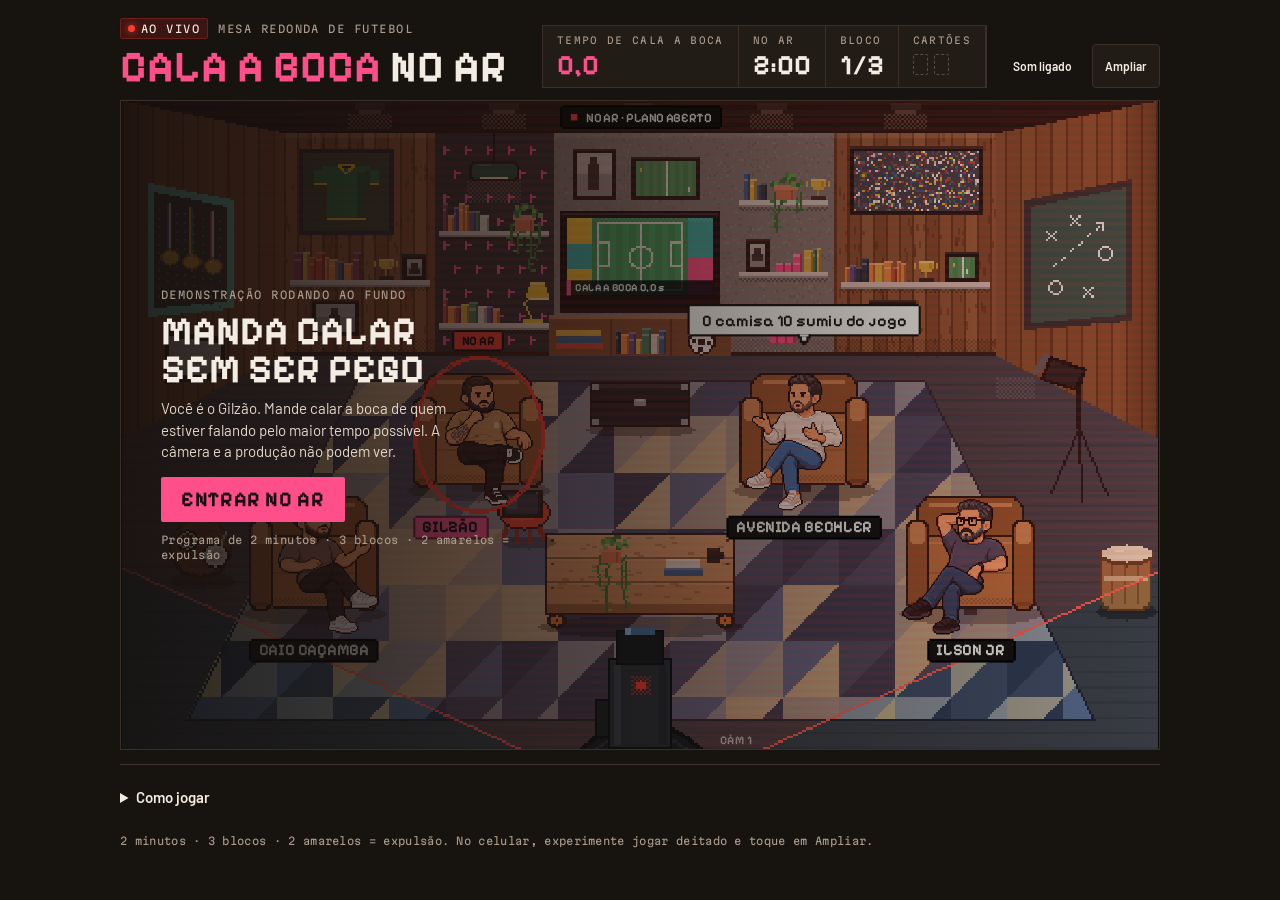
==== commit 9f932c19: "Ajusta modo ampliado em retrato e compacto no desktop" ====
--- a/mobile-preview.html
+++ b/mobile-preview.html
@@ -53,13 +53,13 @@
 .em-foco .marca{display:none}
 .em-foco .bar{display:flex;flex-wrap:nowrap;align-items:stretch;gap:8px}
 .em-foco .placar{flex:1}
-.bar{display:flex;flex-wrap:wrap;align-items:flex-end;justify-content:space-between;gap:12px 24px}
+.bar{display:grid;grid-template-columns:minmax(0,1fr) auto auto;align-items:end;gap:12px}
 .marca{min-width:0}
 .eyebrow{font-family:var(--f-mono);font-size:10.5px;letter-spacing:.14em;text-transform:uppercase;color:var(--muted);margin:0;display:flex;align-items:center;gap:10px;flex-wrap:wrap}
 .vivo{display:inline-flex;align-items:center;gap:6px;color:var(--fg);background:#3a1512;border:1px solid #6b211b;padding:2px 7px;border-radius:2px}
 .vivo::before{content:"";width:7px;height:7px;border-radius:50%;background:var(--tally);box-shadow:0 0 8px var(--tally);animation:pisca 1.2s steps(2) infinite}
 @keyframes pisca{50%{opacity:.25}}
-.titulo{font-family:var(--f-display);font-weight:700;font-size:clamp(34px,6vw,58px);line-height:.92;letter-spacing:0;text-transform:uppercase;margin:8px 0 0;text-wrap:balance}
+.titulo{font-family:var(--f-display);font-weight:700;font-size:clamp(34px,4vw,44px);line-height:.92;letter-spacing:0;text-transform:uppercase;margin:8px 0 0;text-wrap:balance}
 .titulo span{color:var(--pink)}
 .placar{display:flex;flex-wrap:wrap;align-items:stretch;border:1px solid var(--line);background:var(--panel)}
 .stat{display:flex;flex-direction:column;gap:3px;padding:8px 14px;border-right:1px solid var(--line);min-width:0}
@@ -156,13 +156,18 @@
   .alvo{font-size:14px}
   .cartaz .lead{font-size:12px}
 }
+@media (orientation:portrait) and (max-width:760px){
+  .em-foco .bar{display:grid;grid-template-columns:minmax(0,1fr) auto}
+  .em-foco .marca{display:block}
+  .em-foco .placar{width:100%}
+}
 @media (orientation:landscape) and (max-height:500px){
   .marca{display:none}
   .bar{display:flex;flex-wrap:nowrap;gap:8px}
   .placar{flex:1;width:auto}
   .stat{padding:4px 9px}
   .val{font-size:22px}
-  .jogador{display:grid;grid-template-columns:minmax(0,1fr) 152px;grid-template-rows:auto minmax(0,1fr) auto;gap:8px;height:calc(100svh - 20px);min-height:260px}
+  .jogador{display:grid;grid-template-columns:minmax(0,1fr) 152px;grid-template-rows:auto minmax(0,1fr) auto;gap:8px;height:calc(100vh - 20px);height:calc(100svh - 20px);min-height:260px}
   .jogador .bar{grid-column:1/-1}
   .jogador .palco{grid-column:1;grid-row:2/4;min-height:0;height:100%;aspect-ratio:auto}
   .controles{grid-column:2;grid-row:2;align-self:center}
@@ -1349,14 +1354,17 @@
   setTxt('statusFala', demo ? 'Pronto para entrar no ar' : (jogo.modo === 'fim' ? 'Programa encerrado' : (fala.quem ? GENTE[fala.quem].nome + ' está falando' : 'A mesa fez uma pausa')));
   setTxt('statusRisco', !rodando ? '2 amarelos = expulsão' : (jogo.modo === 'flagra' ? 'Flagra! Solte para continuar' : (risco ? 'Estão vendo o Gilzão · solte!' : (prod.estado === 'aviso' ? 'A produção vai olhar · atenção!' : 'Fora de vista · pode mandar'))));
   $('#statusJogo').classList.toggle('perigo', rodando && risco);
-  for (const btn of botoesAlvo) {
-    const falando = rodando && fala.quem === btn.dataset.alvo;
-    const pressionado = rodando && jog.ativo && jog.alvo === btn.dataset.alvo;
-    btn.disabled = !rodando;
-    btn.classList.toggle('falando', falando); btn.classList.toggle('pressionado', pressionado);
-    btn.setAttribute('aria-pressed', String(pressionado));
-    const legenda = pressionado ? 'Solte para parar' : (falando ? 'Falando agora' : 'Segure');
-    if (btn.lastElementChild.textContent !== legenda) btn.lastElementChild.textContent = legenda;
+  const estadoAlvos = [rodando, fala.quem, jog.ativo, jog.alvo].join('|');
+  if (hudCache.alvos !== estadoAlvos) {
+    hudCache.alvos = estadoAlvos;
+    for (const btn of botoesAlvo) {
+      const falando = rodando && fala.quem === btn.dataset.alvo;
+      const pressionado = rodando && jog.ativo && jog.alvo === btn.dataset.alvo;
+      btn.disabled = !rodando;
+      btn.classList.toggle('falando', falando); btn.classList.toggle('pressionado', pressionado);
+      btn.setAttribute('aria-pressed', String(pressionado));
+      btn.lastElementChild.textContent = pressionado ? 'Solte para parar' : (falando ? 'Falando agora' : 'Segure');
+    }
   }
 }
 
@@ -1427,6 +1435,7 @@
 }
 $('#btnAmpliar').addEventListener('click', () => alternarFoco());
 compacto.addEventListener('change', () => { limparEntrada(); ajustar(); });
+window.matchMedia('(orientation:landscape)').addEventListener('change', limparEntrada);
 
 /* ---------- tamanho e enquadramento responsivos, sem distorcer a arte ---------- */
 function ajustar() {
